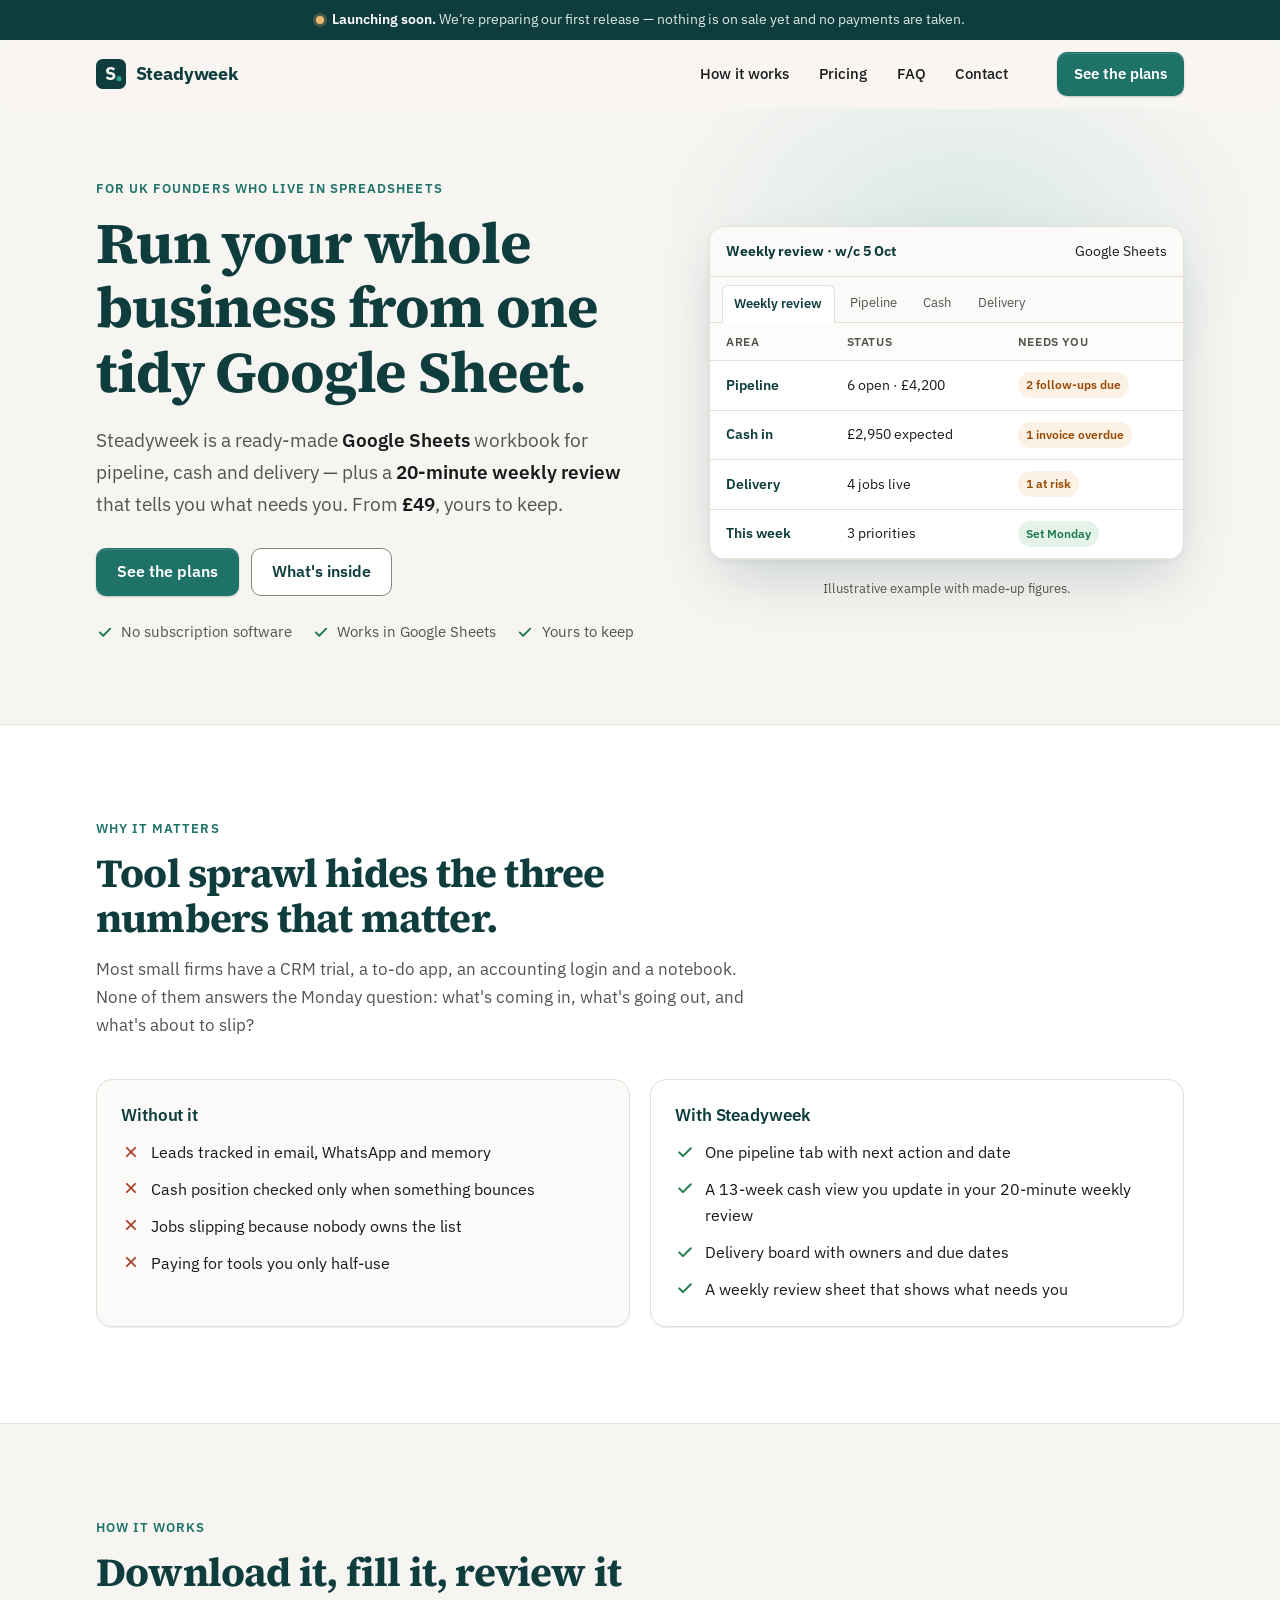
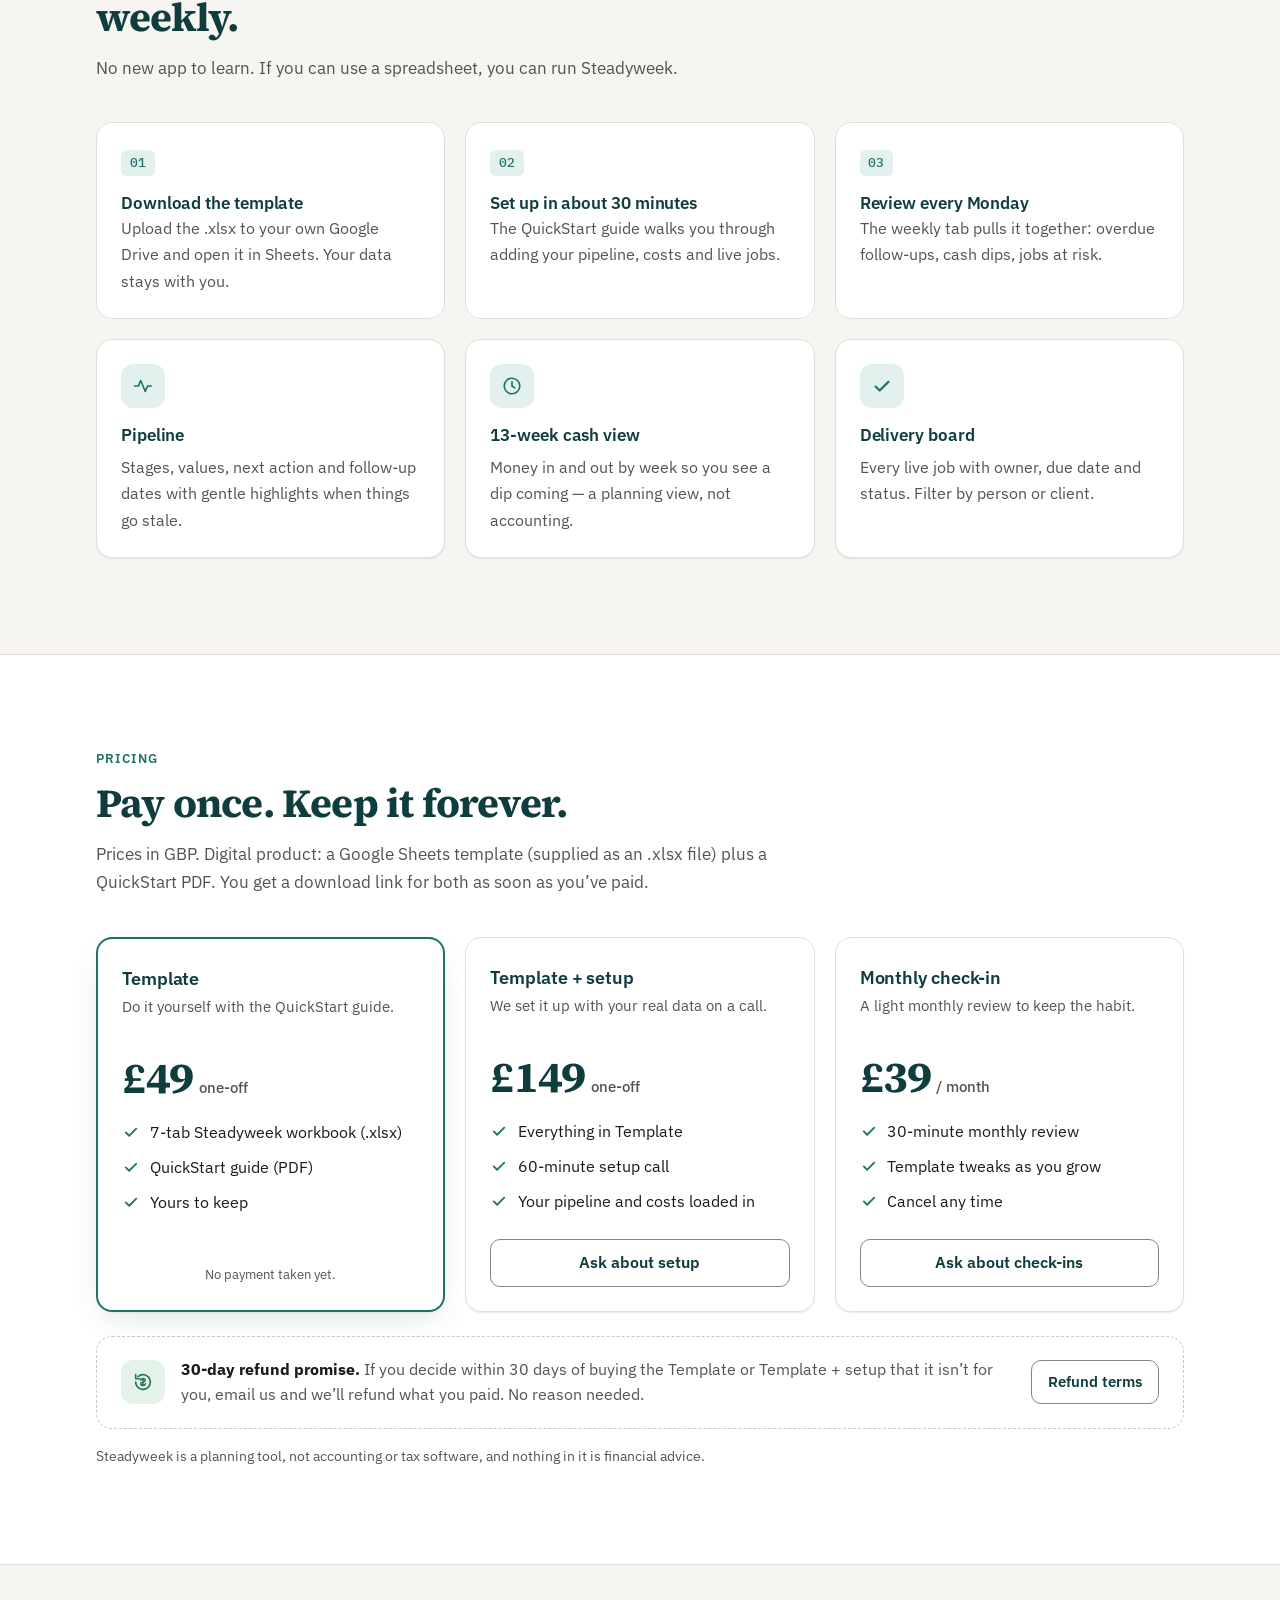
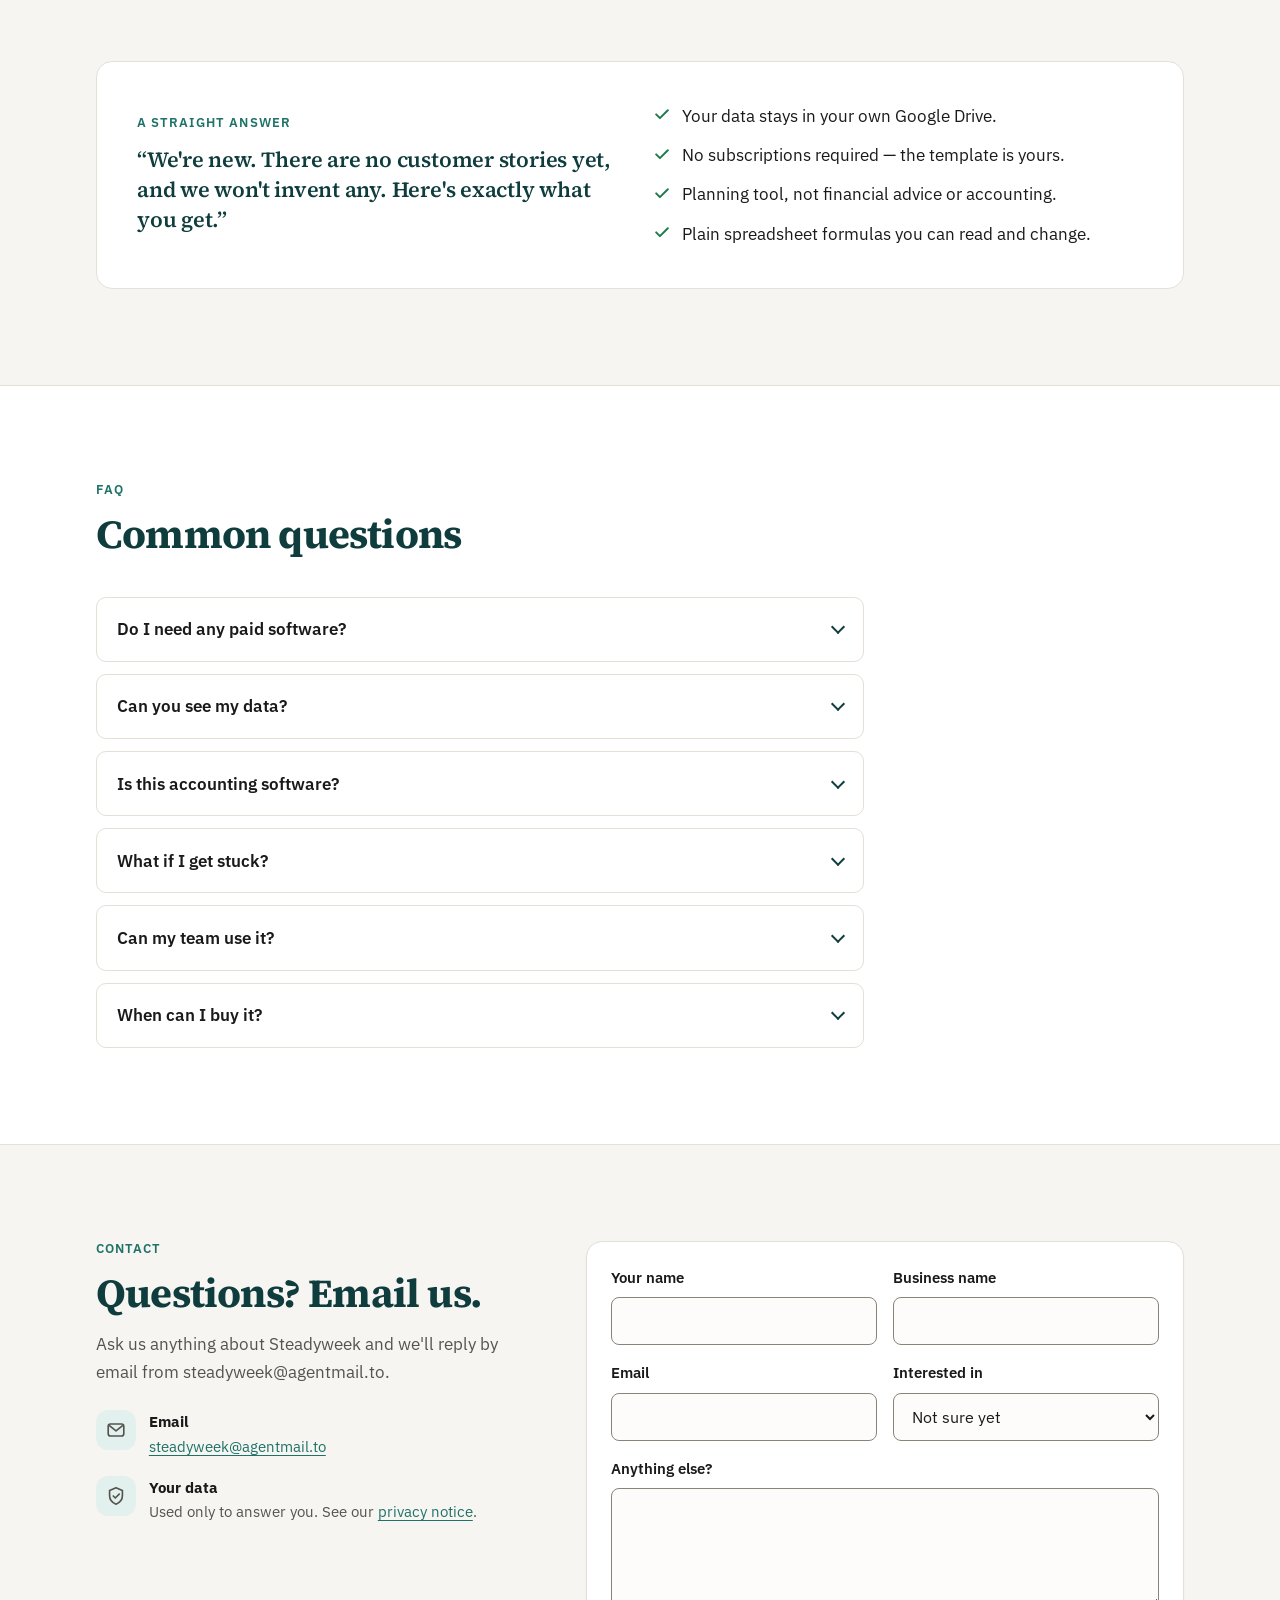
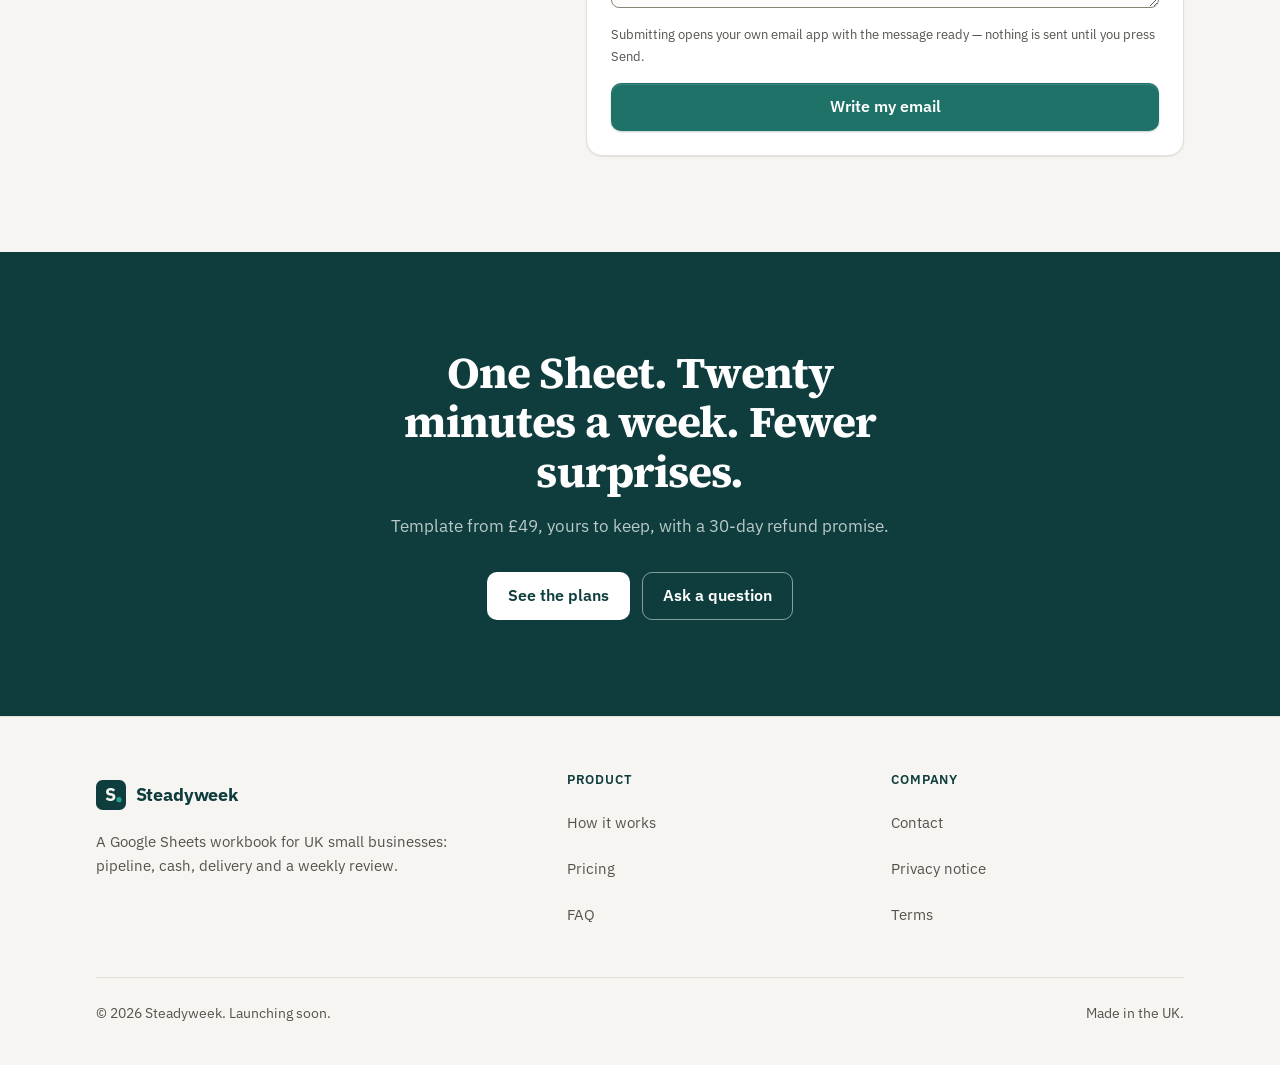
==== index.html @ 645fd772 "Publish site 2026-10-13 12:15 BST" ====
<!doctype html>
<html lang="en-GB">
<head>
  <meta charset="utf-8">
  <meta name="viewport" content="width=device-width, initial-scale=1">
  <title>Steadyweek — run your small business from one Google Sheet</title>
  <meta name="description" content="One Google Sheet for your pipeline, cash, delivery and a 20-minute weekly review. Built for UK micro-businesses. No new software, no lock-in.">
  <meta name="theme-color" content="#0F3D3E">
  <meta property="og:type" content="website">
  <meta property="og:title" content="Steadyweek — run your small business from one Google Sheet">
  <meta property="og:description" content="One Google Sheet for your pipeline, cash, delivery and a 20-minute weekly review. Built for UK micro-businesses. No new software, no lock-in.">
  <meta property="og:image" content="https://evanturner557-del.github.io/steadyweek/assets/og.png">
  <meta name="twitter:card" content="summary_large_image">
  <link rel="icon" href="assets/favicon.svg" type="image/svg+xml">
  <link rel="preload" href="_shared/fonts/source-serif-4-latin-700-normal.woff2" as="font" type="font/woff2" crossorigin>
  <link rel="preload" href="_shared/fonts/ibm-plex-sans-latin-400-normal.woff2" as="font" type="font/woff2" crossorigin>
  <link rel="stylesheet" href="_shared/kit.css">
  <script src="assets/config.js"></script>
  <script src="assets/analytics.js" defer></script>
  <script src="_shared/kit.js" defer></script>
</head>
<body>
<svg width="0" height="0" style="position:absolute" aria-hidden="true" focusable="false">
  <symbol id="i-check" viewBox="0 0 24 24"><path d="m5 12.5 4.5 4.5L19 7.5" fill="none" stroke="currentColor" stroke-width="2.4" stroke-linecap="round" stroke-linejoin="round"/></symbol>
  <symbol id="i-x" viewBox="0 0 24 24"><path d="M7 7l10 10M17 7 7 17" fill="none" stroke="currentColor" stroke-width="2.2" stroke-linecap="round"/></symbol>
  <symbol id="i-star" viewBox="0 0 24 24"><path d="m12 2.8 2.8 5.9 6.4.8-4.7 4.4 1.2 6.4L12 17.2l-5.7 3.1 1.2-6.4-4.7-4.4 6.4-.8z" fill="currentColor"/></symbol>
  <symbol id="i-chat" viewBox="0 0 24 24"><path d="M4 6.5A2.5 2.5 0 0 1 6.5 4h11A2.5 2.5 0 0 1 20 6.5v7a2.5 2.5 0 0 1-2.5 2.5H11l-4.5 4v-4A2.5 2.5 0 0 1 4 13.5z" fill="none" stroke="currentColor" stroke-width="1.8" stroke-linejoin="round"/></symbol>
  <symbol id="i-shield" viewBox="0 0 24 24"><path d="M12 3 5 6v5.5c0 4.3 3 7.9 7 9.5 4-1.6 7-5.2 7-9.5V6z" fill="none" stroke="currentColor" stroke-width="1.8" stroke-linejoin="round"/><path d="m9 12 2.2 2.2L15.5 10" fill="none" stroke="currentColor" stroke-width="1.8" stroke-linecap="round" stroke-linejoin="round"/></symbol>
  <symbol id="i-pin" viewBox="0 0 24 24"><path d="M12 21s-6.5-5.6-6.5-11a6.5 6.5 0 0 1 13 0c0 5.4-6.5 11-6.5 11z" fill="none" stroke="currentColor" stroke-width="1.8"/><circle cx="12" cy="10" r="2.3" fill="none" stroke="currentColor" stroke-width="1.8"/></symbol>
  <symbol id="i-pulse" viewBox="0 0 24 24"><path d="M3 12h4l2.5-6 5 12 2.5-6h4" fill="none" stroke="currentColor" stroke-width="1.8" stroke-linecap="round" stroke-linejoin="round"/></symbol>
  <symbol id="i-user" viewBox="0 0 24 24"><circle cx="12" cy="8.5" r="3.5" fill="none" stroke="currentColor" stroke-width="1.8"/><path d="M5 20c.8-3.6 3.6-5.5 7-5.5s6.2 1.9 7 5.5" fill="none" stroke="currentColor" stroke-width="1.8" stroke-linecap="round"/></symbol>
  <symbol id="i-cross" viewBox="0 0 24 24"><rect x="4" y="4" width="16" height="16" rx="4" fill="none" stroke="currentColor" stroke-width="1.8"/><path d="M12 8.5v7M8.5 12h7" stroke="currentColor" stroke-width="1.8" stroke-linecap="round"/></symbol>
  <symbol id="i-mail" viewBox="0 0 24 24"><rect x="3.5" y="5.5" width="17" height="13" rx="2.5" fill="none" stroke="currentColor" stroke-width="1.8"/><path d="m4.5 7 7.5 6 7.5-6" fill="none" stroke="currentColor" stroke-width="1.8" stroke-linejoin="round"/></symbol>
  <symbol id="i-clock" viewBox="0 0 24 24"><circle cx="12" cy="12" r="8.5" fill="none" stroke="currentColor" stroke-width="1.8"/><path d="M12 7.5V12l3 2" fill="none" stroke="currentColor" stroke-width="1.8" stroke-linecap="round"/></symbol>
  <symbol id="i-info" viewBox="0 0 24 24"><circle cx="12" cy="12" r="9" fill="none" stroke="currentColor" stroke-width="2"/><path d="M12 11v5.5M12 7.6v.1" stroke="currentColor" stroke-width="2.2" stroke-linecap="round"/></symbol>
  <symbol id="i-refund" viewBox="0 0 24 24"><path d="M4 12a8 8 0 1 0 2.6-5.9M4 4v4.5h4.5" fill="none" stroke="currentColor" stroke-width="1.8" stroke-linecap="round" stroke-linejoin="round"/><path d="M12 8v8M9.5 10.2c0-1 1.1-1.7 2.5-1.7s2.5.7 2.5 1.7c0 2.3-5 1.3-5 3.6 0 1 1.1 1.7 2.5 1.7s2.5-.7 2.5-1.7" fill="none" stroke="currentColor" stroke-width="1.6" stroke-linecap="round"/></symbol>
  <symbol id="i-menu" viewBox="0 0 24 24"><path d="M4 7h16M4 12h16M4 17h16" stroke="currentColor" stroke-width="2" stroke-linecap="round"/></symbol>
</svg>
<a class="skip-link" href="#main">Skip to content</a>
<div class="paused-banner" role="status">Steadyweek is paused for now. Nothing is on sale and no payments are taken.</div>
<div class="announce" role="region" aria-label="Site notice"><div class="container"><span class="dot" aria-hidden="true"></span><span><strong>Launching soon.</strong> We’re preparing our first release — nothing is on sale yet and no payments are taken.</span></div></div>
<header class="site-header">
  <div class="container">
    <a class="brand" href="./"><svg viewBox="0 0 64 64" aria-hidden="true"><rect width="64" height="64" rx="14" fill="#0F3D3E"/><text x="30" y="45" text-anchor="middle" font-family="Source Serif 4, Georgia, serif" font-weight="700" font-size="38" fill="#F7F5F2">S</text><circle cx="49" cy="42" r="5.5" fill="#2A9D8F"/></svg>Steadyweek</a>
    <nav class="nav" aria-label="Primary"><a href="#how">How it works</a><a href="#pricing">Pricing</a><a href="#faq">FAQ</a><a href="#contact">Contact</a></nav>
    <a class="btn btn--primary btn--sm header-cta" href="#pricing" data-cta="header">See the plans</a>
    <button class="nav-toggle" type="button" aria-controls="mobile-nav" aria-expanded="false" aria-label="Open menu"><svg aria-hidden="true"><use href="#i-menu"/></svg></button>
  </div>
  <nav class="mobile-nav" id="mobile-nav" aria-label="Mobile"><a href="#how">How it works</a><a href="#pricing">Pricing</a><a href="#faq">FAQ</a><a href="#contact">Contact</a><a class="btn btn--primary" href="#pricing" data-cta="mobile-nav">See the plans</a></nav>
</header>
<main id="main">
  <section class="hero">
    <div class="container hero__grid">
      <div>
        <span class="eyebrow">For UK founders who live in spreadsheets</span>
        <h1>Run your whole business from one tidy Google Sheet.</h1>
        <p class="lede">Steadyweek is a ready-made <strong>Google Sheets</strong> workbook for pipeline, cash and delivery — plus a <strong>20-minute weekly review</strong> that tells you what needs you. From <strong>£49</strong>, yours to keep.</p>
        <div class="btn-row">
          <a class="btn btn--primary" href="#pricing" data-cta="hero">See the plans</a>
          <a class="btn btn--ghost" href="#how" data-cta="hero-secondary">What&#x27;s inside</a>
        </div>
        <ul class="assurances"><li><svg aria-hidden="true"><use href="#i-check"/></svg>No subscription software</li><li><svg aria-hidden="true"><use href="#i-check"/></svg>Works in Google Sheets</li><li><svg aria-hidden="true"><use href="#i-check"/></svg>Yours to keep</li></ul>
      </div>
      <figure class="mock" style="margin:0" aria-label="Illustrative example of the weekly review sheet">
        <div class="sheet"><div class="sheet__head"><b>Weekly review · w/c 5 Oct</b><span>Google Sheets</span></div>
          <div class="sheet__tabs"><span class="on">Weekly review</span><span>Pipeline</span><span>Cash</span><span>Delivery</span></div>
          <table><thead><tr><th scope="col">Area</th><th scope="col">Status</th><th scope="col">Needs you</th></tr></thead><tbody><tr><td>Pipeline</td><td>6 open · £4,200</td><td><span class="flag">2 follow-ups due</span></td></tr><tr><td>Cash in</td><td>£2,950 expected</td><td><span class="flag">1 invoice overdue</span></td></tr><tr><td>Delivery</td><td>4 jobs live</td><td><span class="flag">1 at risk</span></td></tr><tr><td>This week</td><td>3 priorities</td><td><span class="flag flag--ok">Set Monday</span></td></tr></tbody></table></div><figcaption class="mock__caption">Illustrative example with made-up figures.</figcaption></figure>
    </div>
  </section>
  <section class="section section--tint" id="why">
    <div class="container">
      <div class="section-head"><span class="eyebrow">Why it matters</span><h2>Tool sprawl hides the three numbers that matter.</h2><p>Most small firms have a CRM trial, a to-do app, an accounting login and a notebook. None of them answers the Monday question: what&#x27;s coming in, what&#x27;s going out, and what&#x27;s about to slip?</p></div>
      <div class="contrast">
        <div class="card card--before"><h3>Without it</h3><ul><li><svg class="x" aria-hidden="true"><use href="#i-x"/></svg>Leads tracked in email, WhatsApp and memory</li><li><svg class="x" aria-hidden="true"><use href="#i-x"/></svg>Cash position checked only when something bounces</li><li><svg class="x" aria-hidden="true"><use href="#i-x"/></svg>Jobs slipping because nobody owns the list</li><li><svg class="x" aria-hidden="true"><use href="#i-x"/></svg>Paying for tools you only half-use</li></ul></div>
        <div class="card"><h3>With Steadyweek</h3><ul><li><svg class="ok" aria-hidden="true"><use href="#i-check"/></svg>One pipeline tab with next action and date</li><li><svg class="ok" aria-hidden="true"><use href="#i-check"/></svg>A 13-week cash view you update in your 20-minute weekly review</li><li><svg class="ok" aria-hidden="true"><use href="#i-check"/></svg>Delivery board with owners and due dates</li><li><svg class="ok" aria-hidden="true"><use href="#i-check"/></svg>A weekly review sheet that shows what needs you</li></ul></div>
      </div>
    </div>
  </section>
  <section class="section" id="how">
    <div class="container">
      <div class="section-head"><span class="eyebrow">How it works</span><h2>Download it, fill it, review it weekly.</h2><p>No new app to learn. If you can use a spreadsheet, you can run Steadyweek.</p></div>
      <div class="steps"><div class="step"><span class="step__n">01</span><h3>Download the template</h3><p>Upload the .xlsx to your own Google Drive and open it in Sheets. Your data stays with you.</p></div><div class="step"><span class="step__n">02</span><h3>Set up in about 30 minutes</h3><p>The QuickStart guide walks you through adding your pipeline, costs and live jobs.</p></div><div class="step"><span class="step__n">03</span><h3>Review every Monday</h3><p>The weekly tab pulls it together: overdue follow-ups, cash dips, jobs at risk.</p></div></div>
      <div class="grid grid--3" style="margin-top:1.25rem"><div class="card"><div class="icon"><svg aria-hidden="true"><use href="#i-pulse"/></svg></div><h3>Pipeline</h3><p>Stages, values, next action and follow-up dates with gentle highlights when things go stale.</p></div><div class="card"><div class="icon"><svg aria-hidden="true"><use href="#i-clock"/></svg></div><h3>13-week cash view</h3><p>Money in and out by week so you see a dip coming — a planning view, not accounting.</p></div><div class="card"><div class="icon"><svg aria-hidden="true"><use href="#i-check"/></svg></div><h3>Delivery board</h3><p>Every live job with owner, due date and status. Filter by person or client.</p></div></div>
    </div>
  </section>
  <section class="section section--tint" id="pricing">
    <div class="container">
      <div class="section-head"><span class="eyebrow">Pricing</span><h2>Pay once. Keep it forever.</h2><p>Prices in GBP. Digital product: a Google Sheets template (supplied as an .xlsx file) plus a QuickStart PDF. You get a download link for both as soon as you’ve paid.</p></div>
      <div class="pricing"><article class="tier tier--featured"><h3>Template</h3><p class="tier__for">Do it yourself with the QuickStart guide.</p>
          <p class="price"><b>£49</b><span>one-off</span></p><ul class="checks"><li><svg aria-hidden="true"><use href="#i-check"/></svg>7-tab Steadyweek workbook (.xlsx)</li><li><svg aria-hidden="true"><use href="#i-check"/></svg>QuickStart guide (PDF)</li><li><svg aria-hidden="true"><use href="#i-check"/></svg>Yours to keep</li></ul><div class="cta-wrap"><p class="sub">No payment taken yet.</p></div></article><article class="tier"><h3>Template + setup</h3><p class="tier__for">We set it up with your real data on a call.</p>
          <p class="price"><b>£149</b><span>one-off</span></p><ul class="checks"><li><svg aria-hidden="true"><use href="#i-check"/></svg>Everything in Template</li><li><svg aria-hidden="true"><use href="#i-check"/></svg>60-minute setup call</li><li><svg aria-hidden="true"><use href="#i-check"/></svg>Your pipeline and costs loaded in</li></ul><div class="cta-wrap"><a class="btn btn--ghost btn--block" href="#contact" data-cta="enquire" data-plan="setup">Ask about setup</a></div></article><article class="tier"><h3>Monthly check-in</h3><p class="tier__for">A light monthly review to keep the habit.</p>
          <p class="price"><b>£39</b><span>/ month</span></p><ul class="checks"><li><svg aria-hidden="true"><use href="#i-check"/></svg>30-minute monthly review</li><li><svg aria-hidden="true"><use href="#i-check"/></svg>Template tweaks as you grow</li><li><svg aria-hidden="true"><use href="#i-check"/></svg>Cancel any time</li></ul><div class="cta-wrap"><a class="btn btn--ghost btn--block" href="#contact" data-cta="enquire" data-plan="checkin">Ask about check-ins</a></div></article></div>
      <div class="guarantee"><div class="icon"><svg aria-hidden="true"><use href="#i-refund"/></svg></div><p><strong>30-day refund promise.</strong> If you decide within 30 days of buying the Template or Template + setup that it isn’t for you, email us and we’ll refund what you paid. No reason needed.</p><a class="btn btn--ghost btn--sm" href="terms.html#refunds">Refund terms</a></div>
      <p class="fineprint">Steadyweek is a planning tool, not accounting or tax software, and nothing in it is financial advice.</p>
    </div>
  </section>
  <section class="section" id="honest">
    <div class="container"><div class="note-card"><div><span class="eyebrow">A straight answer</span><blockquote>“We&#x27;re new. There are no customer stories yet, and we won&#x27;t invent any. Here&#x27;s exactly what you get.”</blockquote></div><ul class="promise-list"><li><svg aria-hidden="true"><use href="#i-check"/></svg><span>Your data stays in your own Google Drive.</span></li><li><svg aria-hidden="true"><use href="#i-check"/></svg><span>No subscriptions required — the template is yours.</span></li><li><svg aria-hidden="true"><use href="#i-check"/></svg><span>Planning tool, not financial advice or accounting.</span></li><li><svg aria-hidden="true"><use href="#i-check"/></svg><span>Plain spreadsheet formulas you can read and change.</span></li></ul></div></div>
  </section>
  <section class="section section--tint" id="faq">
    <div class="container"><div class="section-head"><span class="eyebrow">FAQ</span><h2>Common questions</h2></div><div class="faq"><details><summary>Do I need any paid software?</summary><p>No. Steadyweek is built for Google Sheets, which is free with a Google account. The file is a standard .xlsx, but we haven’t tested it in Microsoft Excel yet, so we don’t promise that it works there.</p></details><details><summary>Can you see my data?</summary><p>No. You keep the template on your own computer or in your own Google Drive. We never have access unless you share it with us for a setup call.</p></details><details><summary>Is this accounting software?</summary><p>No. It&#x27;s a planning and weekly-review tool. Keep your bookkeeping in your accounting software and your accountant in the loop.</p></details><details><summary>What if I get stuck?</summary><p>The QuickStart guide covers the basics, and the setup tier includes a live call. If a file doesn’t work as described, email us and we’ll put it right.</p></details><details><summary>Can my team use it?</summary><p>Yes. Share the Sheet with whoever needs it, using Google&#x27;s normal sharing settings.</p></details><details><summary>When can I buy it?</summary><p>We’re finishing the first version. Ordering opens at launch, and this page will be updated as soon as it does. No payment is taken today.</p></details></div></div>
  </section>
<section class="section" id="contact">
    <div class="container contact-grid">
      <div>
        <span class="eyebrow">Contact</span>
        <h2 style="font-size:clamp(1.75rem,3.6vw,2.5rem)">Questions? Email us.</h2>
        <p style="color:var(--muted);margin-top:.9rem">Ask us anything about Steadyweek and we&#x27;ll reply by email from steadyweek@agentmail.to.</p>
        <ul class="contact-points"><li><span class="icon" aria-hidden="true"><svg><use href="#i-mail"/></svg></span><span><b>Email</b><a href="mailto:steadyweek@agentmail.to">steadyweek@agentmail.to</a></span></li>
          <li><span class="icon" aria-hidden="true"><svg><use href="#i-shield"/></svg></span><span><b>Your data</b>Used only to answer you. See our <a href="privacy.html">privacy notice</a>.</span></li></ul>
      </div>
      <form class="form" data-contact data-email="steadyweek@agentmail.to" data-subject="Steadyweek enquiry" novalidate>
        <div class="row-2">
          <div class="field"><label for="f-name">Your name</label><input id="f-name" name="name" autocomplete="name" required></div>
          <div class="field"><label for="f-business">Business name</label><input id="f-business" name="business" autocomplete="organization" required></div>
        </div>
        <div class="row-2">
          <div class="field"><label for="f-email">Email</label><input id="f-email" name="email" type="email" autocomplete="email" required></div>
          <div class="field"><label for="f-plan">Interested in</label><select id="f-plan" name="plan"><option value="">Not sure yet</option><option value="template">Template (£49)</option><option value="setup">Template + setup (£149)</option><option value="checkin">Monthly check-in (£39)</option></select></div>
        </div>
        <div class="field"><label for="f-message">Anything else?</label><textarea id="f-message" name="message"></textarea></div>
        <p class="hint">Submitting opens your own email app with the message ready — nothing is sent until you press Send.</p>
        <button class="btn btn--primary" type="submit">Write my email</button>
        <p class="form-status" role="status" aria-live="polite"></p>
      </form>
    </div>
  </section>
  <section class="section section--ink">
    <div class="container final-cta"><h2>One Sheet. Twenty minutes a week. Fewer surprises.</h2><p>Template from £49, yours to keep, with a 30-day refund promise.</p>
      <div class="btn-row"><a class="btn btn--light" href="#pricing" data-cta="final">See the plans</a><a class="btn btn--outline-light" href="#contact" data-cta="final-contact">Ask a question</a></div></div>
  </section>
</main>
<footer class="site-footer">
  <div class="container">
    <div class="footer-grid">
      <div><a class="brand" href="./"><svg viewBox="0 0 64 64" aria-hidden="true"><rect width="64" height="64" rx="14" fill="#0F3D3E"/><text x="30" y="45" text-anchor="middle" font-family="Source Serif 4, Georgia, serif" font-weight="700" font-size="38" fill="#F7F5F2">S</text><circle cx="49" cy="42" r="5.5" fill="#2A9D8F"/></svg>Steadyweek</a><p style="margin-top:.75rem;max-width:22rem">A Google Sheets workbook for UK small businesses: pipeline, cash, delivery and a weekly review.</p></div>
      <div><h2>Product</h2><ul><li><a href="#how">How it works</a></li><li><a href="#pricing">Pricing</a></li><li><a href="#faq">FAQ</a></li></ul></div>
      <div><h2>Company</h2><ul><li><a href="#contact">Contact</a></li><li><a href="privacy.html">Privacy notice</a></li><li><a href="terms.html">Terms</a></li></ul></div>
    </div>
    <div class="footer-base"><span>© <span data-year>2026</span> Steadyweek. Launching soon.</span><span>Made in the UK.</span></div>
  </div>
</footer>
</body>
</html>
---- _shared/kit.css ----
@font-face { font-family: "IBM Plex Sans"; font-style: normal; font-weight: 400; font-display: swap; src: url("fonts/ibm-plex-sans-latin-400-normal.woff2") format("woff2"); }
@font-face { font-family: "IBM Plex Sans"; font-style: normal; font-weight: 500; font-display: swap; src: url("fonts/ibm-plex-sans-latin-500-normal.woff2") format("woff2"); }
@font-face { font-family: "IBM Plex Sans"; font-style: normal; font-weight: 600; font-display: swap; src: url("fonts/ibm-plex-sans-latin-600-normal.woff2") format("woff2"); }
@font-face { font-family: "IBM Plex Sans"; font-style: normal; font-weight: 700; font-display: swap; src: url("fonts/ibm-plex-sans-latin-700-normal.woff2") format("woff2"); }
@font-face { font-family: "Source Serif 4"; font-style: normal; font-weight: 600; font-display: swap; src: url("fonts/source-serif-4-latin-600-normal.woff2") format("woff2"); }
@font-face { font-family: "Source Serif 4"; font-style: normal; font-weight: 700; font-display: swap; src: url("fonts/source-serif-4-latin-700-normal.woff2") format("woff2"); }
@font-face { font-family: "IBM Plex Mono"; font-style: normal; font-weight: 500; font-display: swap; src: url("fonts/ibm-plex-mono-latin-500-normal.woff2") format("woff2"); }

:root {
  --ink: #0F3D3E;
  --ink-deep: #0A2C2D;
  --accent: #2A9D8F;
  --accent-strong: #1E7268;
  --accent-soft: #E3F1EE;
  --bg: #F7F5F2;
  --surface: #FFFFFF;
  --tint: #EFEBE4;
  --text: #1A1A1A;
  --muted: #55534E;
  --line: #E4E0D8;
  --line-strong: #CFC8BB;
  --line-input: #8A8478; --warn: #9A4A07;
  --warn-soft: #FBF1E4;
  --ok: #1F7A4C;
  --ok-soft: #E4F2EA;
  --serif: "Source Serif 4", ui-serif, Georgia, serif;
  --sans: "IBM Plex Sans", ui-sans-serif, system-ui, -apple-system, "Segoe UI", sans-serif;
  --mono: "IBM Plex Mono", ui-monospace, monospace;
  --r: 10px;
  --r-lg: 16px;
  --container: 72rem;
  --shadow-1: 0 1px 2px rgba(15,61,62,.06), 0 1px 1px rgba(15,61,62,.04);
  --shadow-2: 0 1px 2px rgba(26,26,26,.05), 0 12px 32px -8px rgba(15,61,62,.14);
  --shadow-3: 0 2px 4px rgba(26,26,26,.04), 0 24px 60px -12px rgba(15,61,62,.22);
  --ease: cubic-bezier(.22,1,.36,1);
}

*, *::before, *::after { box-sizing: border-box; }
html { -webkit-text-size-adjust: 100%; scroll-behavior: smooth; scroll-padding-top: 5rem; }
@media (prefers-reduced-motion: reduce) { html { scroll-behavior: auto; } *, *::before, *::after { transition: none !important; animation: none !important; } }
body { margin: 0; background: var(--bg); color: var(--text); font: 400 1.0625rem/1.65 var(--sans); -webkit-font-smoothing: antialiased; text-rendering: optimizeLegibility; }
img, svg { display: block; max-width: 100%; }
a { color: var(--accent-strong); text-underline-offset: .18em; text-decoration-thickness: 1px; }
a:hover { color: var(--ink); }
:focus-visible { outline: 3px solid var(--accent); outline-offset: 2px; border-radius: 4px; }
h1, h2, h3 { font-family: var(--serif); color: var(--ink); letter-spacing: -.02em; line-height: 1.12; margin: 0; font-weight: 700; }
h3 { font-family: var(--sans); font-size: 1.0625rem; letter-spacing: -.005em; line-height: 1.35; font-weight: 600; }
p { margin: 0; }
.container { width: 100%; max-width: var(--container); margin: 0 auto; padding: 0 1.25rem; }
@media (min-width: 48rem) { .container { padding: 0 2rem; } }
.sr-only { position: absolute; width: 1px; height: 1px; overflow: hidden; clip: rect(0 0 0 0); white-space: nowrap; }
.skip-link { position: absolute; left: 1rem; top: -4rem; z-index: 100; background: var(--ink); color: #fff; padding: .75rem 1rem; border-radius: var(--r); font-weight: 600; }
.skip-link:focus { top: 1rem; color: #fff; }

.announce { background: var(--ink); color: #DCE8E6; font-size: .875rem; }
.announce .container { display: flex; gap: .5rem; align-items: center; justify-content: center; min-height: 2.5rem; text-align: center; padding-top: .35rem; padding-bottom: .35rem; }
.announce strong { color: #fff; font-weight: 600; }
.announce a { color: #fff; }
.dot { width: .5rem; height: .5rem; border-radius: 50%; background: #F2B872; flex: none; box-shadow: 0 0 0 3px rgba(242,184,114,.25); }

.site-header { position: sticky; top: 0; z-index: 50; background: rgba(247,245,242,.88); backdrop-filter: saturate(1.4) blur(10px); -webkit-backdrop-filter: saturate(1.4) blur(10px); border-bottom: 1px solid transparent; transition: border-color .2s; }
.site-header.is-scrolled { border-bottom-color: var(--line); }
.site-header .container { display: flex; align-items: center; gap: 1.5rem; min-height: 4.25rem; }
.brand { display: inline-flex; align-items: center; gap: .6rem; color: var(--ink); text-decoration: none; font-weight: 700; font-size: 1.125rem; letter-spacing: -.01em; min-height: 44px; }
.brand svg { width: 30px; height: 30px; flex: none; }
.nav { display: none; margin-left: auto; gap: .25rem; align-items: center; }
.nav a { color: var(--text); text-decoration: none; font-size: .9375rem; font-weight: 500; padding: .6rem .8rem; border-radius: 8px; min-height: 44px; display: inline-flex; align-items: center; }
.nav a:hover { background: var(--tint); color: var(--ink); }
.site-header .header-cta { display: none; }
.nav-toggle { margin-left: auto; display: inline-flex; align-items: center; justify-content: center; width: 44px; height: 44px; border: 1px solid var(--line-input); background: var(--surface); border-radius: var(--r); cursor: pointer; color: var(--ink); }
.nav-toggle svg { width: 20px; height: 20px; }
.mobile-nav { display: none; border-top: 1px solid var(--line); background: var(--bg); }
.mobile-nav.is-open { display: block; }
.mobile-nav a { display: flex; align-items: center; min-height: 52px; padding: 0 1.25rem; color: var(--text); text-decoration: none; font-weight: 500; border-bottom: 1px solid var(--line); }
.mobile-nav .btn { margin: 1rem 1.25rem 1.25rem; display: flex; }
@media (min-width: 60rem) {
  .nav { display: flex; }
  .site-header .header-cta { display: inline-flex; margin-left: .75rem; }
  .nav-toggle, .mobile-nav, .mobile-nav.is-open { display: none; }
}

.btn { display: inline-flex; align-items: center; justify-content: center; gap: .5rem; min-height: 48px; padding: .75rem 1.25rem; border-radius: var(--r); font: 600 1rem/1.2 var(--sans); text-decoration: none; border: 1px solid transparent; cursor: pointer; transition: background-color .15s var(--ease), box-shadow .15s var(--ease), transform .15s var(--ease), color .15s; white-space: nowrap; }
.btn--primary { background: var(--accent-strong); color: #fff; box-shadow: 0 1px 0 rgba(255,255,255,.15) inset, 0 1px 2px rgba(10,44,45,.25); }
.btn--primary:hover { background: var(--ink); color: #fff; transform: translateY(-1px); box-shadow: 0 6px 16px -4px rgba(15,61,62,.4); }
.btn--ghost { background: var(--surface); color: var(--ink); border-color: var(--line-input); }
.btn--ghost:hover { border-color: var(--ink); color: var(--ink); }
.btn--sm { min-height: 44px; padding: .55rem 1rem; font-size: .9375rem; }
.btn--block { width: 100%; }
.btn svg { width: 18px; height: 18px; }
.btn-row { display: flex; flex-wrap: wrap; gap: .75rem; }
.tag { display: inline-flex; align-items: center; gap: .4rem; font: 600 .75rem/1 var(--sans); letter-spacing: .06em; text-transform: uppercase; color: var(--accent-strong); background: var(--accent-soft); padding: .45rem .7rem; border-radius: 999px; }
.tag--warn { color: var(--warn); background: var(--warn-soft); }
.eyebrow { font: 600 .8125rem/1.2 var(--sans); letter-spacing: .08em; text-transform: uppercase; color: var(--accent-strong); margin-bottom: .9rem; display: block; }

.hero { padding: 3rem 0 3.5rem; position: relative; overflow: hidden; }
.hero::before { content: ""; position: absolute; inset: -30% -10% auto 40%; height: 620px; background: radial-gradient(closest-side, rgba(42,157,143,.14), transparent 70%); pointer-events: none; }
.hero__grid { display: grid; gap: 2.75rem; align-items: center; position: relative; }
.hero h1 { font-size: clamp(2.25rem, 6.2vw, 3.6rem); max-width: 18ch; }
.hero .lede { font-size: clamp(1.0625rem, 1.6vw, 1.2rem); color: var(--muted); margin-top: 1.25rem; max-width: 36rem; }
.hero .lede strong { color: var(--text); font-weight: 600; }
.hero .btn-row { margin-top: 1.75rem; }
@media (max-width: 39.99rem) { .hero .btn-row .btn { flex: 1 1 100%; } }
.nowrap { white-space: nowrap; }
.assurances { display: flex; flex-wrap: wrap; gap: .5rem 1.25rem; margin: 1.5rem 0 0; padding: 0; list-style: none; font-size: .9375rem; color: var(--muted); }
.assurances li { display: inline-flex; align-items: center; gap: .45rem; }
.assurances svg { width: 18px; height: 18px; color: var(--ok); flex: none; }
@media (min-width: 60rem) { .hero { padding: 4.5rem 0 5rem; } .hero__grid { grid-template-columns: 1.08fr .92fr; gap: 3.5rem; } }

.mock { position: relative; }
.mock__frame { background: var(--surface); border: 1px solid var(--line); border-radius: var(--r-lg); box-shadow: var(--shadow-3); padding: 1.1rem; }
.mock__bar { display: flex; align-items: center; justify-content: space-between; gap: .75rem; padding: .1rem .2rem .9rem; border-bottom: 1px solid var(--line); margin-bottom: 1rem; font-size: .8125rem; color: var(--muted); }
.mock__bar b { color: var(--ink); font-weight: 600; }
.review { border: 1px solid var(--line); border-radius: var(--r); padding: .95rem 1rem; background: #FCFBF9; }
.review__head { display: flex; align-items: center; gap: .65rem; margin-bottom: .45rem; }
.avatar { width: 32px; height: 32px; border-radius: 50%; display: grid; place-items: center; font: 600 .8125rem var(--sans); color: #fff; background: #7A6F5E; flex: none; }
.review__who { font-weight: 600; font-size: .9375rem; line-height: 1.2; }
.review__meta { font-size: .8125rem; color: var(--muted); }
.stars { display: inline-flex; gap: 1px; color: #C9821B; vertical-align: -2px; }
.stars svg { width: 14px; height: 14px; }
.stars .off { color: var(--line-input); }
.review p { font-size: .9375rem; line-height: 1.55; }
.draft { margin-top: .85rem; border: 1px solid #BFDDD7; background: var(--accent-soft); border-radius: var(--r); padding: .95rem 1rem; }
.draft__label { display: flex; align-items: center; justify-content: space-between; font: 600 .75rem/1 var(--sans); letter-spacing: .05em; text-transform: uppercase; color: var(--accent-strong); margin-bottom: .55rem; }
.draft p { font-size: .9375rem; line-height: 1.55; color: #17302F; }
.mock__actions { display: flex; gap: .6rem; margin-top: .9rem; align-items: center; }
.mock__actions .btn { min-height: 44px; font-size: .9375rem; }
.mock__note { margin-left: auto; font-size: .8125rem; color: var(--muted); }
.mock__caption { margin-top: 1.1rem; font-size: .8125rem; color: var(--muted); text-align: center; }
.float-chip { position: absolute; display: none; align-items: center; gap: .5rem; background: var(--surface); border: 1px solid var(--line); border-radius: 999px; padding: .5rem .85rem .5rem .55rem; box-shadow: var(--shadow-2); font-size: .8125rem; font-weight: 600; color: var(--ink); }
.float-chip i { width: 24px; height: 24px; border-radius: 50%; display: grid; place-items: center; background: var(--ok-soft); color: var(--ok); font-style: normal; }
@media (min-width: 60rem) { .float-chip { display: inline-flex; } .float-chip--a { left: -1.75rem; bottom: .9rem; } .float-chip--b { right: -1rem; top: -1rem; } }

.section { padding: 4.5rem 0; }
.section--tint { background: var(--surface); border-top: 1px solid var(--line); border-bottom: 1px solid var(--line); }
.section--ink { background: var(--ink); color: #DCE8E6; }
.section--ink h2, .section--ink h3 { color: #fff; }
.section-head { max-width: 42rem; margin-bottom: 2.5rem; }
.section-head h2 { font-size: clamp(1.75rem, 3.6vw, 2.5rem); }
.section-head p { color: var(--muted); margin-top: .9rem; font-size: 1.0625rem; }
.section--ink .section-head p { color: #B8C9C7; }
.center { text-align: center; margin-left: auto; margin-right: auto; }
@media (min-width: 60rem) { .section { padding: 6rem 0; } }

.grid { display: grid; gap: 1.25rem; }
@media (min-width: 40rem) { .grid--2, .grid--3 { grid-template-columns: repeat(2, 1fr); } }
@media (min-width: 60rem) { .grid--3 { grid-template-columns: repeat(3, 1fr); } }
.card { background: var(--surface); border: 1px solid var(--line); border-radius: var(--r-lg); padding: 1.5rem; box-shadow: var(--shadow-1); }
.card h3 { margin-bottom: .45rem; }
.card p { color: var(--muted); font-size: 1rem; }
.icon { width: 44px; height: 44px; border-radius: 12px; display: grid; place-items: center; background: var(--accent-soft); color: var(--accent-strong); margin-bottom: 1rem; }
.icon svg { width: 22px; height: 22px; }

.contrast { display: grid; gap: 1.25rem; }
@media (min-width: 48rem) { .contrast { grid-template-columns: 1fr 1fr; } }
.contrast .card--before { background: #FBFAF8; }
.contrast ul { list-style: none; margin: .75rem 0 0; padding: 0; display: grid; gap: .65rem; }
.contrast li { display: flex; gap: .6rem; align-items: flex-start; color: var(--text); font-size: 1rem; }
.contrast li svg { width: 20px; height: 20px; flex: none; margin-top: .15rem; }
.x { color: #A8452F; } .ok { color: var(--ok); }

.steps { display: grid; gap: 1.25rem; counter-reset: s; }
@media (min-width: 60rem) { .steps { grid-template-columns: repeat(3, 1fr); } }
.step { position: relative; padding: 1.5rem; border-radius: var(--r-lg); background: var(--surface); border: 1px solid var(--line); }
.step__n { font: 500 .8125rem/1 var(--mono); color: var(--accent-strong); background: var(--accent-soft); padding: .4rem .55rem; border-radius: 6px; display: inline-block; margin-bottom: 1rem; }
.step p { color: var(--muted); font-size: 1rem; }

.pricing { display: grid; gap: 1.25rem; align-items: stretch; }
@media (min-width: 60rem) { .pricing { grid-template-columns: repeat(3, 1fr); } }
.tier { position: relative; display: flex; flex-direction: column; background: var(--surface); border: 1px solid var(--line); border-radius: var(--r-lg); padding: 1.75rem 1.5rem 1.5rem; box-shadow: var(--shadow-1); }
.tier--featured { border: 2px solid var(--accent-strong); box-shadow: var(--shadow-2); }
.tier__badge { position: absolute; top: -.8rem; left: 1.5rem; background: var(--accent-strong); color: #fff; font: 600 .75rem/1 var(--sans); letter-spacing: .05em; text-transform: uppercase; padding: .45rem .7rem; border-radius: 999px; }
.tier h3 { font-size: 1.125rem; }
.tier__for { color: var(--muted); font-size: .9375rem; margin-top: .25rem; min-height: 2.9em; }
.price { display: flex; align-items: baseline; gap: .35rem; margin: 1.1rem 0 1.25rem; font-family: var(--serif); color: var(--ink); }
.price b { font-size: 2.75rem; line-height: 1; letter-spacing: -.03em; font-weight: 700; }
.price span { font: 500 .9375rem var(--sans); color: var(--muted); }
.checks { list-style: none; padding: 0; margin: 0 0 1.5rem; display: grid; gap: .6rem; font-size: .9688rem; }
.checks li { display: flex; gap: .6rem; align-items: flex-start; }
.checks svg { width: 18px; height: 18px; color: var(--ok); flex: none; margin-top: .2rem; }
.tier .cta-wrap { margin-top: auto; }
.test-note { display: flex; gap: .45rem; align-items: flex-start; margin-top: .75rem; font-size: .8125rem; color: var(--warn); line-height: 1.45; }
.test-note svg { width: 16px; height: 16px; flex: none; margin-top: .1rem; }
.tier .sub { margin-top: .75rem; font-size: .8125rem; color: var(--muted); text-align: center; }
.guarantee { margin-top: 1.5rem; display: grid; gap: 1rem; align-items: center; background: var(--surface); border: 1px dashed var(--line-strong); border-radius: var(--r-lg); padding: 1.25rem 1.5rem; }
@media (min-width: 48rem) { .guarantee { grid-template-columns: auto 1fr auto; } }
.guarantee .icon { margin: 0; background: var(--ok-soft); color: var(--ok); }
.guarantee p { color: var(--muted); font-size: .9688rem; }
.guarantee strong { color: var(--text); }
.fineprint { font-size: .875rem; color: var(--muted); margin-top: 1rem; }

.compare { width: 100%; border-collapse: separate; border-spacing: 0; background: var(--surface); border: 1px solid var(--line); border-radius: var(--r-lg); overflow: hidden; font-size: .9688rem; }
.compare th, .compare td { padding: .9rem 1rem; text-align: left; border-bottom: 1px solid var(--line); vertical-align: top; }
.compare thead th { background: #FBFAF8; font-weight: 600; color: var(--ink); font-size: .875rem; }
.compare tbody tr:last-child td, .compare tbody tr:last-child th { border-bottom: 0; }
.compare tbody th { font-weight: 600; color: var(--text); }
.compare .us { background: rgba(227,241,238,.45); }
.table-scroll { overflow-x: auto; -webkit-overflow-scrolling: touch; border-radius: var(--r-lg); }
.table-scroll .compare { min-width: 40rem; }

.checker { display: grid; gap: 1.5rem; }
@media (min-width: 60rem) { .checker { grid-template-columns: 1.2fr .8fr; align-items: start; } }
.checker fieldset { border: 0; margin: 0; padding: 0; display: grid; gap: .6rem; }
.checker legend { font-weight: 600; margin-bottom: .75rem; color: var(--ink); }
.check-row { display: flex; gap: .8rem; align-items: flex-start; padding: .85rem 1rem; border: 1px solid var(--line); border-radius: var(--r); background: var(--surface); cursor: pointer; min-height: 52px; }
.check-row:hover { border-color: var(--line-strong); }
.check-row input { width: 20px; height: 20px; margin: .15rem 0 0; accent-color: var(--accent-strong); flex: none; }
.check-row span { font-size: .9688rem; }
.score { position: sticky; top: 6rem; text-align: center; }
.score .score__num { font: 700 3.5rem/1 var(--serif); color: var(--ink); letter-spacing: -.03em; }
.score__bar { height: 8px; background: var(--tint); border-radius: 999px; overflow: hidden; margin: 1rem 0; }
.score__bar i { display: block; height: 100%; width: 0; background: var(--accent-strong); border-radius: 999px; transition: width .3s var(--ease); }
.score p { color: var(--muted); font-size: .9375rem; }

.faq { display: grid; gap: .75rem; max-width: 48rem; }
.faq details { background: var(--surface); border: 1px solid var(--line); border-radius: var(--r); }
.faq summary { list-style: none; cursor: pointer; padding: 1.1rem 1.25rem; font-weight: 600; display: flex; justify-content: space-between; align-items: center; gap: 1rem; min-height: 56px; }
.faq summary::-webkit-details-marker { display: none; }
.faq summary::after { content: ""; width: 10px; height: 10px; border-right: 2px solid var(--ink); border-bottom: 2px solid var(--ink); transform: rotate(45deg); transition: transform .2s var(--ease); flex: none; margin-top: -4px; }
.faq details[open] summary::after { transform: rotate(-135deg); margin-top: 4px; }
.faq details p { padding: 0 1.25rem 1.2rem; color: var(--muted); }

.note-card { display: grid; gap: 1.5rem; align-items: center; background: var(--surface); border: 1px solid var(--line); border-radius: var(--r-lg); padding: 2rem; }
@media (min-width: 60rem) { .note-card { grid-template-columns: 1fr 1fr; padding: 2.5rem; } }
.note-card blockquote { margin: 0; font: 600 1.35rem/1.4 var(--serif); color: var(--ink); letter-spacing: -.01em; }
.promise-list { list-style: none; margin: 0; padding: 0; display: grid; gap: .7rem; }
.promise-list li { display: flex; gap: .6rem; align-items: flex-start; }
.promise-list svg { width: 20px; height: 20px; color: var(--ok); flex: none; margin-top: .15rem; }

.contact-grid { display: grid; gap: 2rem; }
@media (min-width: 60rem) { .contact-grid { grid-template-columns: .85fr 1.15fr; gap: 3rem; } }
.form { display: grid; gap: 1rem; background: var(--surface); border: 1px solid var(--line); border-radius: var(--r-lg); padding: 1.5rem; box-shadow: var(--shadow-1); }
@media (min-width: 40rem) { .form .row-2 { display: grid; grid-template-columns: 1fr 1fr; gap: 1rem; } }
.field { display: grid; gap: .4rem; }
.field label { font-weight: 600; font-size: .9375rem; }
.field input, .field select, .field textarea { width: 100%; font: 400 1rem/1.4 var(--sans); color: var(--text); background: #FDFCFB; border: 1px solid var(--line-input); border-radius: 8px; padding: .75rem .85rem; min-height: 48px; }
.field textarea { min-height: 7.5rem; resize: vertical; }
.field input:focus, .field select:focus, .field textarea:focus { outline: none; border-color: var(--accent-strong); box-shadow: 0 0 0 3px rgba(42,157,143,.22); }
.field input:focus-visible, .field select:focus-visible, .field textarea:focus-visible { outline: 3px solid var(--accent); outline-offset: 2px; }
.hint { font-size: .8125rem; color: var(--muted); }
.form-status { display: none; padding: .9rem 1rem; border-radius: 8px; background: var(--ok-soft); color: #174F33; font-size: .9375rem; }
.form-status.is-visible { display: block; }
.contact-points { list-style: none; padding: 0; margin: 1.5rem 0 0; display: grid; gap: 1rem; }
.contact-points li { display: flex; gap: .8rem; align-items: flex-start; }
.contact-points .icon { margin: 0; width: 40px; height: 40px; }
.contact-points b { display: block; color: var(--text); }
.contact-points span { color: var(--muted); font-size: .9375rem; }

.final-cta { text-align: center; }
.final-cta h2 { font-size: clamp(1.9rem, 4vw, 2.75rem); color: #fff; max-width: 22ch; margin: 0 auto; }
.final-cta p { color: #B8C9C7; margin: 1rem auto 0; max-width: 34rem; }
.final-cta .btn-row { justify-content: center; margin-top: 2rem; }
.btn--light { background: #fff; color: var(--ink); }
.btn--light:hover { background: var(--accent-soft); color: var(--ink); }
.btn--outline-light { border-color: rgba(255,255,255,.5); color: #fff; background: transparent; }
.btn--outline-light:hover { border-color: #fff; color: #fff; }

.site-footer { padding: 3.5rem 0 2.5rem; border-top: 1px solid var(--line); font-size: .9375rem; color: var(--muted); }
.footer-grid { display: grid; gap: 2rem; }
@media (min-width: 48rem) { .footer-grid { grid-template-columns: 1.5fr 1fr 1fr; } }
.site-footer h2 { font: 600 .8125rem/1 var(--sans); letter-spacing: .06em; text-transform: uppercase; color: var(--ink); margin-bottom: 1rem; }
.site-footer ul { list-style: none; padding: 0; margin: 0; display: grid; gap: .1rem; }
.site-footer ul a { color: var(--muted); text-decoration: none; display: inline-flex; min-height: 44px; align-items: center; }
.site-footer ul a:hover { color: var(--ink); text-decoration: underline; }
.footer-base { margin-top: 2.5rem; padding-top: 1.5rem; border-top: 1px solid var(--line); display: flex; flex-wrap: wrap; gap: .5rem 1.5rem; justify-content: space-between; font-size: .875rem; }

.legal { padding: 3rem 0 5rem; }
.legal .container { max-width: 46rem; }
.legal h1 { font-size: clamp(2rem, 5vw, 2.75rem); }
.legal .updated { color: var(--muted); margin: .75rem 0 2rem; font-size: .9375rem; }
.legal h2 { font-size: 1.375rem; margin: 2.25rem 0 .75rem; }
.legal p, .legal li { color: #2D2C29; }
.legal p + p { margin-top: .9rem; }
.legal ul { padding-left: 1.2rem; display: grid; gap: .4rem; }
.callout { background: var(--warn-soft); border: 1px solid #EBD3B3; border-radius: var(--r); padding: 1rem 1.25rem; color: #5B3A12; font-size: .9375rem; }

.paused-banner { display: none; background: var(--warn); color: #fff; text-align: center; padding: .75rem 1rem; font-weight: 600; }
html[data-paused="true"] .paused-banner { display: block; }
html[data-paused="true"] [data-cta="checkout"] { pointer-events: none; opacity: .5; }

.reveal { opacity: 1; transform: none; }
.js .reveal { opacity: 0; transform: translateY(12px); transition: opacity .5s var(--ease), transform .5s var(--ease); }
.js .reveal.is-in { opacity: 1; transform: none; }

.browser { background: var(--surface); border: 1px solid var(--line); border-radius: var(--r-lg); box-shadow: var(--shadow-3); overflow: hidden; }
.browser__bar { display: flex; align-items: center; gap: .5rem; padding: .7rem .9rem; background: #FBFAF8; border-bottom: 1px solid var(--line); }
.browser__bar i { width: 10px; height: 10px; border-radius: 50%; background: var(--line-strong); }
.browser__url { margin-left: .5rem; flex: 1; background: var(--surface); border: 1px solid var(--line); border-radius: 999px; padding: .3rem .8rem; font: 500 .8125rem var(--mono); color: var(--muted); }
.browser__body { padding: 1.5rem 1.5rem 1.75rem; }
.browser__nav { display: flex; justify-content: space-between; align-items: center; font-size: .8125rem; color: var(--muted); margin-bottom: 1.5rem; }
.browser__nav b { color: var(--ink); font-size: .9375rem; }
.browser__h { font: 700 1.6rem/1.15 var(--serif); color: var(--ink); letter-spacing: -.02em; }
.browser__p { color: var(--muted); font-size: .9375rem; margin-top: .6rem; }
.browser__cta { display: inline-flex; margin-top: 1rem; background: var(--accent-strong); color: #fff; border-radius: 8px; padding: .55rem .9rem; font-weight: 600; font-size: .875rem; }
.browser__tiles { display: grid; grid-template-columns: repeat(3, 1fr); gap: .6rem; margin-top: 1.25rem; }
.browser__tiles span { height: 56px; border-radius: 8px; background: var(--tint); }
.sheet { background: var(--surface); border: 1px solid var(--line); border-radius: var(--r-lg); box-shadow: var(--shadow-3); overflow: hidden; font-size: .875rem; }
.sheet__head { display: flex; justify-content: space-between; align-items: center; padding: .8rem 1rem; border-bottom: 1px solid var(--line); background: #FBFAF8; }
.sheet__head b { color: var(--ink); }
.sheet__tabs { display: flex; gap: .25rem; padding: .5rem .75rem 0; border-bottom: 1px solid var(--line); background: #FBFAF8; }
.sheet__tabs span { padding: .45rem .7rem; border-radius: 6px 6px 0 0; font-size: .8125rem; color: var(--muted); }
.sheet__tabs span.on { background: var(--surface); color: var(--ink); font-weight: 600; border: 1px solid var(--line); border-bottom-color: var(--surface); margin-bottom: -1px; }
.sheet table { width: 100%; border-collapse: collapse; }
.sheet th, .sheet td { text-align: left; padding: .7rem 1rem; border-bottom: 1px solid var(--line); }
.sheet th { font: 600 .75rem var(--sans); text-transform: uppercase; letter-spacing: .05em; color: var(--muted); background: #FDFCFB; }
.sheet td:first-child { font-weight: 600; color: var(--ink); }
.flag { display: inline-block; padding: .2rem .5rem; border-radius: 999px; background: var(--warn-soft); color: var(--warn); font-size: .75rem; font-weight: 600; }
.flag--ok { background: var(--ok-soft); color: var(--ok); }
.calc { background: var(--surface); border: 1px solid var(--line); border-radius: var(--r-lg); box-shadow: var(--shadow-3); padding: 1.5rem; display: grid; gap: 1rem; }
.calc .field input { font-size: 1.0625rem; }
.calc__out { background: var(--accent-soft); border-radius: var(--r); padding: 1.1rem 1.2rem; }
.calc__out small { display: block; font: 600 .75rem var(--sans); letter-spacing: .06em; text-transform: uppercase; color: var(--accent-strong); }
.calc__out strong { display: block; font: 700 2.25rem/1.1 var(--serif); color: var(--ink); letter-spacing: -.02em; margin-top: .3rem; }
.calc__out p { font-size: .9375rem; color: #17302F; margin-top: .35rem; }
.soon { display: inline-flex; align-items: center; gap: .4rem; font-size: .8125rem; color: var(--muted); margin-top: .75rem; }

.launch-state { display: flex; align-items: center; justify-content: center; gap: .5rem; margin: 0; padding: .8rem 1rem; border: 1px dashed #BFDDD7; border-radius: 999px; background: var(--accent-soft); color: var(--accent-strong); font: 600 .9375rem/1.2 var(--sans); text-align: center; }
.launch-state svg { width: 18px; height: 18px; flex: none; }
.launch-card { max-width: 56rem; margin: 0 auto; text-align: center; background: var(--surface); border: 1px solid var(--line); border-radius: var(--r-lg); padding: clamp(1.75rem, 4vw, 3rem); box-shadow: var(--shadow-2); }
.launch-card h2 { font-size: clamp(1.75rem, 3.6vw, 2.5rem); }
.launch-card > p { color: var(--muted); margin: .9rem auto 0; max-width: 36rem; font-size: 1.0625rem; }
.launch-facts { list-style: none; padding: 0; margin: 1.75rem 0 0; display: grid; gap: .75rem; text-align: left; }
@media (min-width: 720px) { .launch-facts { grid-template-columns: repeat(3, 1fr); } }
.launch-facts li { display: flex; gap: .7rem; align-items: flex-start; font-size: .9375rem; color: var(--text); background: var(--bg); border-radius: 12px; padding: .85rem .9rem; }
.launch-facts .icon { width: 34px; height: 34px; border-radius: 10px; margin: 0; flex: none; }
.launch-facts .icon svg { width: 18px; height: 18px; }
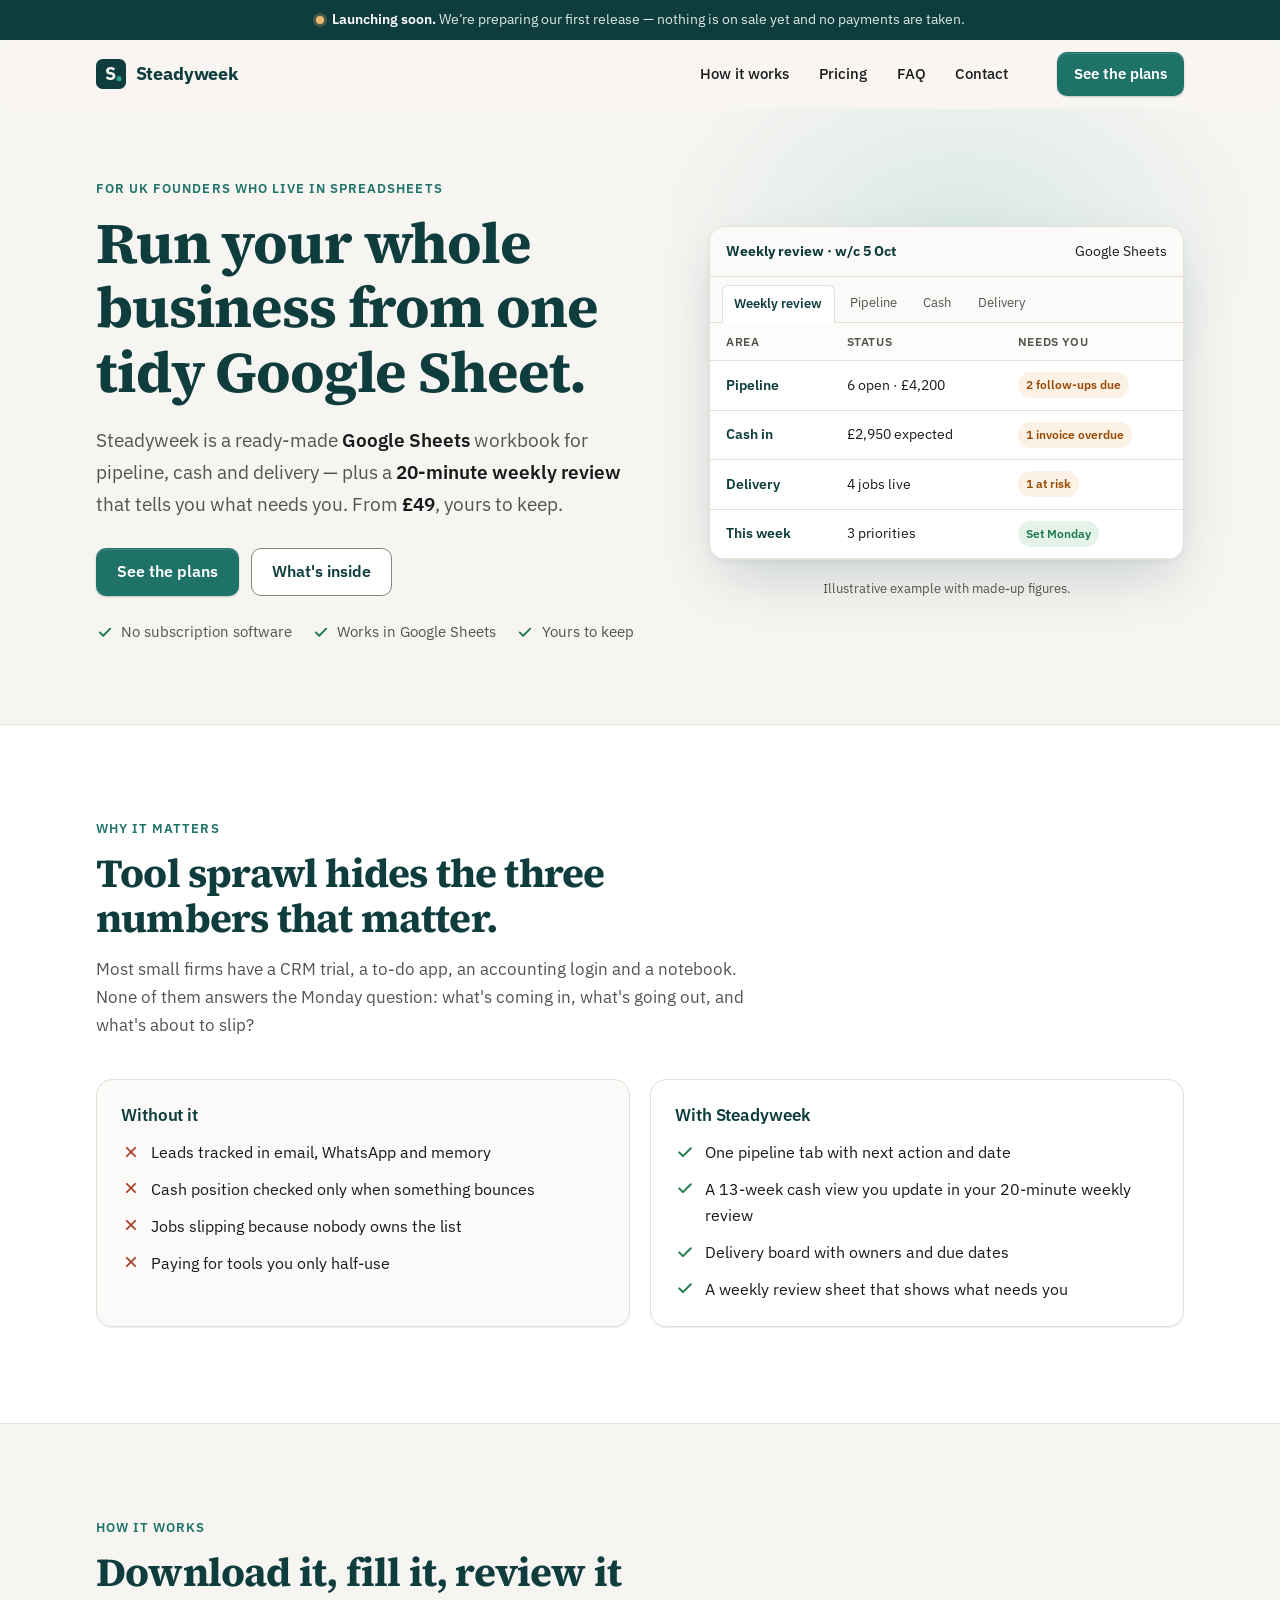
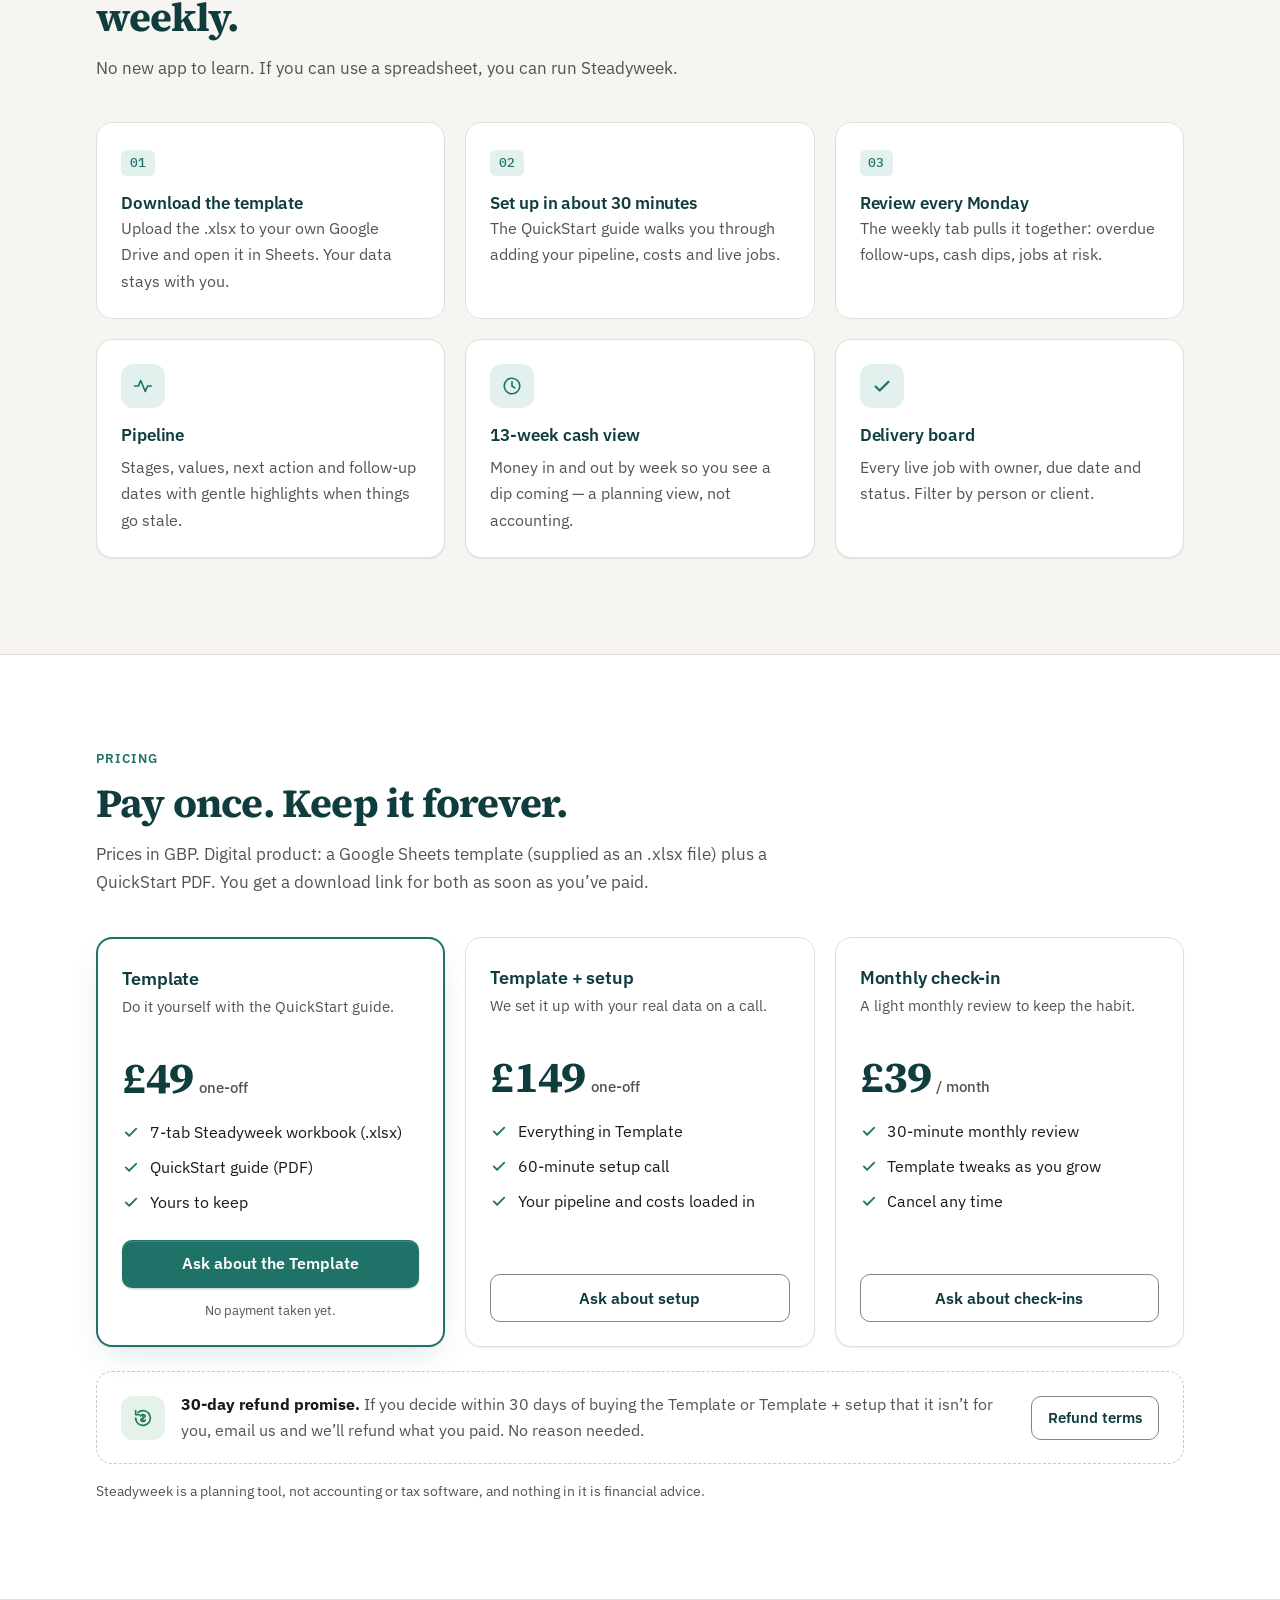
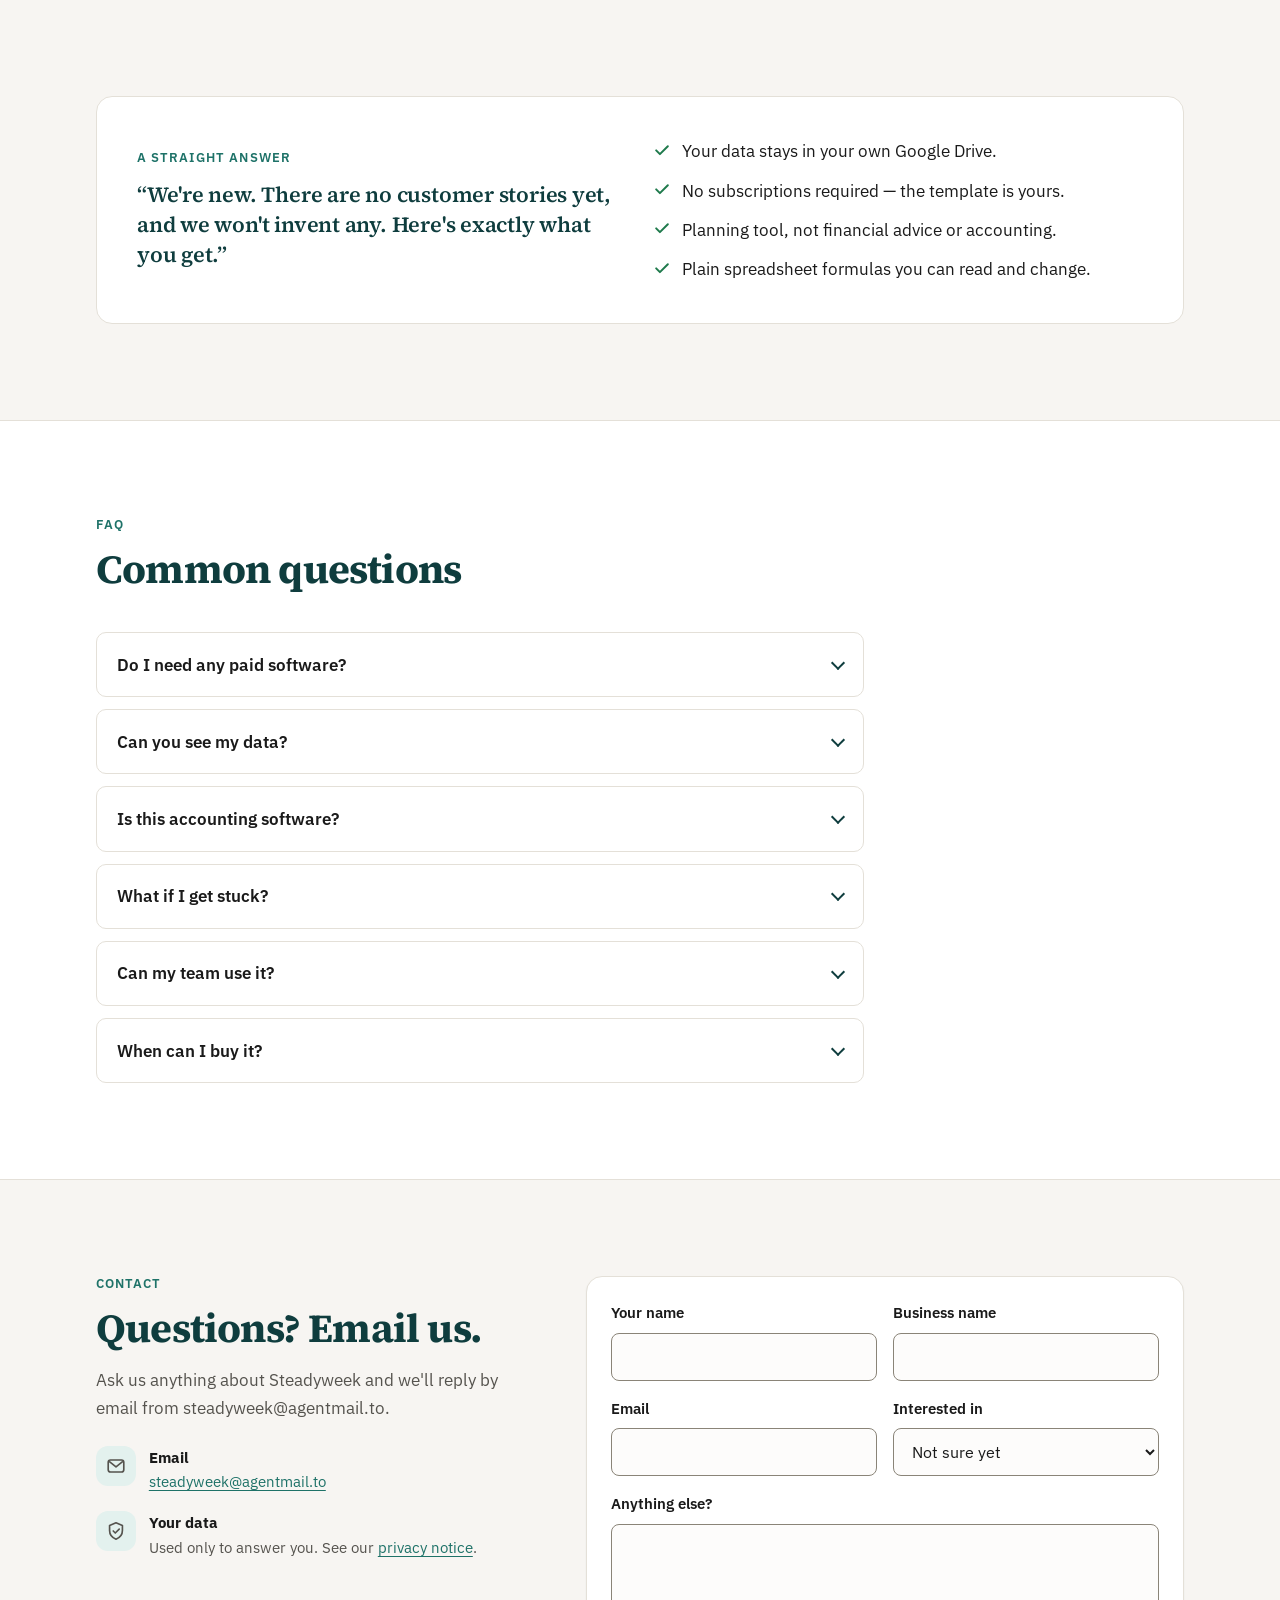
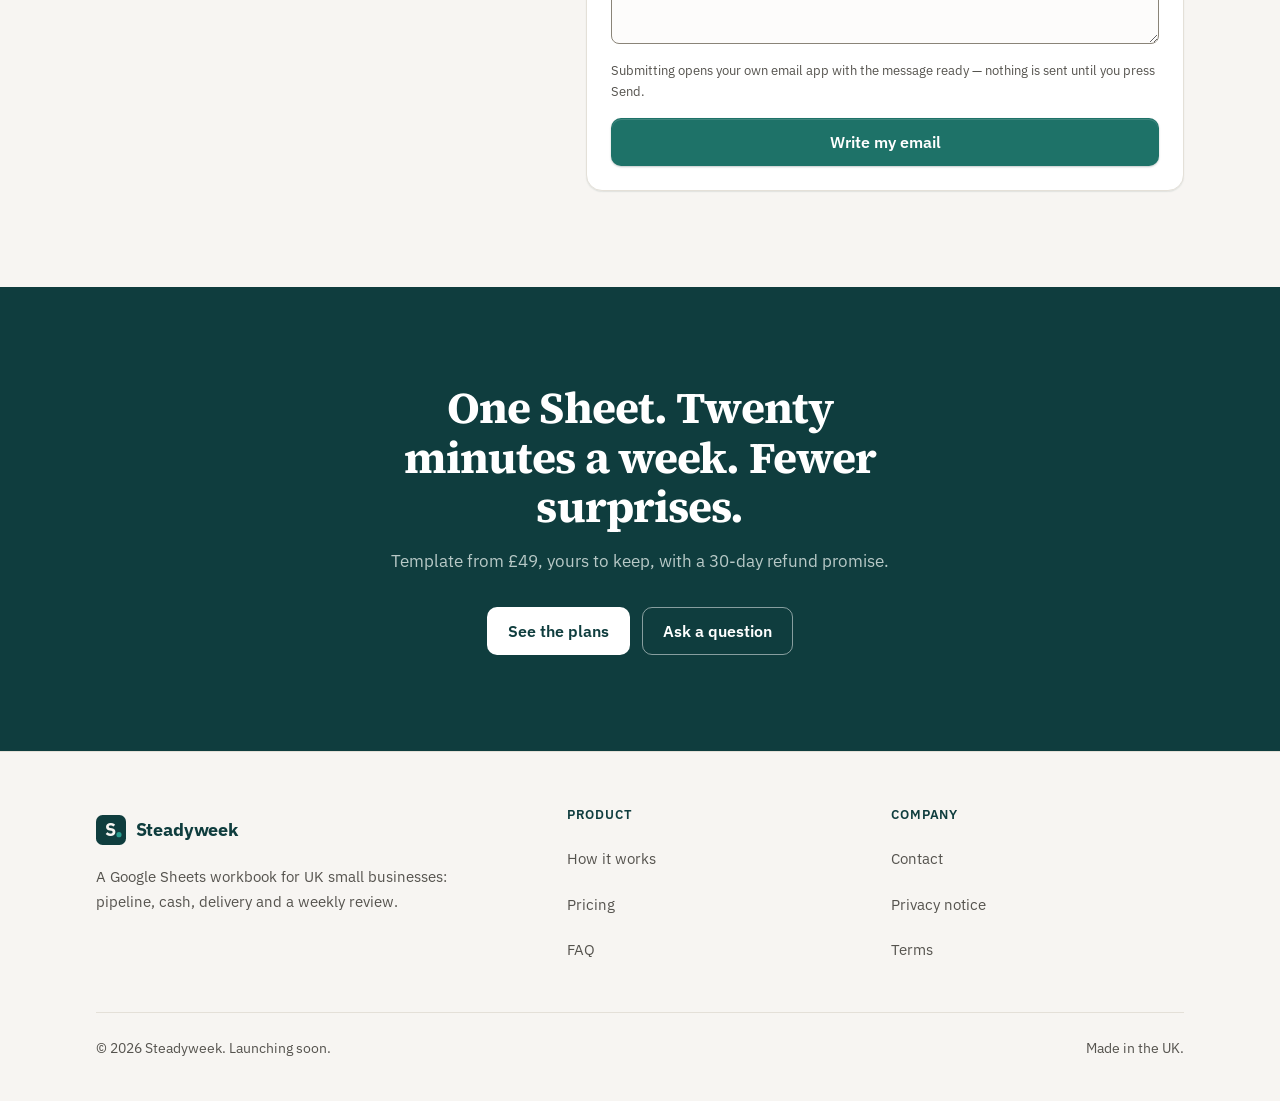
==== commit 4025f04e: "Publish site 2026-10-13 13:10 BST" ====
--- a/index.html
+++ b/index.html
@@ -3,6 +3,8 @@
 <head>
   <meta charset="utf-8">
   <meta name="viewport" content="width=device-width, initial-scale=1">
+  <meta http-equiv="Content-Security-Policy" content="default-src 'self'; img-src 'self' data:; style-src 'self'; script-src 'self'; font-src 'self'; form-action 'self' mailto:; base-uri 'self'; frame-ancestors 'none'">
+  <meta name="referrer" content="strict-origin-when-cross-origin">
   <title>Steadyweek — run your small business from one Google Sheet</title>
   <meta name="description" content="One Google Sheet for your pipeline, cash, delivery and a 20-minute weekly review. Built for UK micro-businesses. No new software, no lock-in.">
   <meta name="theme-color" content="#0F3D3E">
@@ -11,16 +13,18 @@
   <meta property="og:description" content="One Google Sheet for your pipeline, cash, delivery and a 20-minute weekly review. Built for UK micro-businesses. No new software, no lock-in.">
   <meta property="og:image" content="https://evanturner557-del.github.io/steadyweek/assets/og.png">
   <meta name="twitter:card" content="summary_large_image">
+  <link rel="canonical" href="https://evanturner557-del.github.io/steadyweek/">
   <link rel="icon" href="assets/favicon.svg" type="image/svg+xml">
   <link rel="preload" href="_shared/fonts/source-serif-4-latin-700-normal.woff2" as="font" type="font/woff2" crossorigin>
   <link rel="preload" href="_shared/fonts/ibm-plex-sans-latin-400-normal.woff2" as="font" type="font/woff2" crossorigin>
   <link rel="stylesheet" href="_shared/kit.css">
+  <link rel="stylesheet" href="assets/site.css">
   <script src="assets/config.js"></script>
   <script src="assets/analytics.js" defer></script>
   <script src="_shared/kit.js" defer></script>
 </head>
 <body>
-<svg width="0" height="0" style="position:absolute" aria-hidden="true" focusable="false">
+<svg width="0" height="0" aria-hidden="true" focusable="false" class="x-s5">
   <symbol id="i-check" viewBox="0 0 24 24"><path d="m5 12.5 4.5 4.5L19 7.5" fill="none" stroke="currentColor" stroke-width="2.4" stroke-linecap="round" stroke-linejoin="round"/></symbol>
   <symbol id="i-x" viewBox="0 0 24 24"><path d="M7 7l10 10M17 7 7 17" fill="none" stroke="currentColor" stroke-width="2.2" stroke-linecap="round"/></symbol>
   <symbol id="i-star" viewBox="0 0 24 24"><path d="m12 2.8 2.8 5.9 6.4.8-4.7 4.4 1.2 6.4L12 17.2l-5.7 3.1 1.2-6.4-4.7-4.4 6.4-.8z" fill="currentColor"/></symbol>
@@ -37,7 +41,6 @@
   <symbol id="i-menu" viewBox="0 0 24 24"><path d="M4 7h16M4 12h16M4 17h16" stroke="currentColor" stroke-width="2" stroke-linecap="round"/></symbol>
 </svg>
 <a class="skip-link" href="#main">Skip to content</a>
-<div class="paused-banner" role="status">Steadyweek is paused for now. Nothing is on sale and no payments are taken.</div>
 <div class="announce" role="region" aria-label="Site notice"><div class="container"><span class="dot" aria-hidden="true"></span><span><strong>Launching soon.</strong> We’re preparing our first release — nothing is on sale yet and no payments are taken.</span></div></div>
 <header class="site-header">
   <div class="container">
@@ -61,7 +64,7 @@
         </div>
         <ul class="assurances"><li><svg aria-hidden="true"><use href="#i-check"/></svg>No subscription software</li><li><svg aria-hidden="true"><use href="#i-check"/></svg>Works in Google Sheets</li><li><svg aria-hidden="true"><use href="#i-check"/></svg>Yours to keep</li></ul>
       </div>
-      <figure class="mock" style="margin:0" aria-label="Illustrative example of the weekly review sheet">
+      <figure class="mock x-s6" aria-label="Illustrative example of the weekly review sheet">
         <div class="sheet"><div class="sheet__head"><b>Weekly review · w/c 5 Oct</b><span>Google Sheets</span></div>
           <div class="sheet__tabs"><span class="on">Weekly review</span><span>Pipeline</span><span>Cash</span><span>Delivery</span></div>
           <table><thead><tr><th scope="col">Area</th><th scope="col">Status</th><th scope="col">Needs you</th></tr></thead><tbody><tr><td>Pipeline</td><td>6 open · £4,200</td><td><span class="flag">2 follow-ups due</span></td></tr><tr><td>Cash in</td><td>£2,950 expected</td><td><span class="flag">1 invoice overdue</span></td></tr><tr><td>Delivery</td><td>4 jobs live</td><td><span class="flag">1 at risk</span></td></tr><tr><td>This week</td><td>3 priorities</td><td><span class="flag flag--ok">Set Monday</span></td></tr></tbody></table></div><figcaption class="mock__caption">Illustrative example with made-up figures.</figcaption></figure>
@@ -80,14 +83,14 @@
     <div class="container">
       <div class="section-head"><span class="eyebrow">How it works</span><h2>Download it, fill it, review it weekly.</h2><p>No new app to learn. If you can use a spreadsheet, you can run Steadyweek.</p></div>
       <div class="steps"><div class="step"><span class="step__n">01</span><h3>Download the template</h3><p>Upload the .xlsx to your own Google Drive and open it in Sheets. Your data stays with you.</p></div><div class="step"><span class="step__n">02</span><h3>Set up in about 30 minutes</h3><p>The QuickStart guide walks you through adding your pipeline, costs and live jobs.</p></div><div class="step"><span class="step__n">03</span><h3>Review every Monday</h3><p>The weekly tab pulls it together: overdue follow-ups, cash dips, jobs at risk.</p></div></div>
-      <div class="grid grid--3" style="margin-top:1.25rem"><div class="card"><div class="icon"><svg aria-hidden="true"><use href="#i-pulse"/></svg></div><h3>Pipeline</h3><p>Stages, values, next action and follow-up dates with gentle highlights when things go stale.</p></div><div class="card"><div class="icon"><svg aria-hidden="true"><use href="#i-clock"/></svg></div><h3>13-week cash view</h3><p>Money in and out by week so you see a dip coming — a planning view, not accounting.</p></div><div class="card"><div class="icon"><svg aria-hidden="true"><use href="#i-check"/></svg></div><h3>Delivery board</h3><p>Every live job with owner, due date and status. Filter by person or client.</p></div></div>
+      <div class="grid grid--3 x-s7"><div class="card"><div class="icon"><svg aria-hidden="true"><use href="#i-pulse"/></svg></div><h3>Pipeline</h3><p>Stages, values, next action and follow-up dates with gentle highlights when things go stale.</p></div><div class="card"><div class="icon"><svg aria-hidden="true"><use href="#i-clock"/></svg></div><h3>13-week cash view</h3><p>Money in and out by week so you see a dip coming — a planning view, not accounting.</p></div><div class="card"><div class="icon"><svg aria-hidden="true"><use href="#i-check"/></svg></div><h3>Delivery board</h3><p>Every live job with owner, due date and status. Filter by person or client.</p></div></div>
     </div>
   </section>
   <section class="section section--tint" id="pricing">
     <div class="container">
       <div class="section-head"><span class="eyebrow">Pricing</span><h2>Pay once. Keep it forever.</h2><p>Prices in GBP. Digital product: a Google Sheets template (supplied as an .xlsx file) plus a QuickStart PDF. You get a download link for both as soon as you’ve paid.</p></div>
       <div class="pricing"><article class="tier tier--featured"><h3>Template</h3><p class="tier__for">Do it yourself with the QuickStart guide.</p>
-          <p class="price"><b>£49</b><span>one-off</span></p><ul class="checks"><li><svg aria-hidden="true"><use href="#i-check"/></svg>7-tab Steadyweek workbook (.xlsx)</li><li><svg aria-hidden="true"><use href="#i-check"/></svg>QuickStart guide (PDF)</li><li><svg aria-hidden="true"><use href="#i-check"/></svg>Yours to keep</li></ul><div class="cta-wrap"><p class="sub">No payment taken yet.</p></div></article><article class="tier"><h3>Template + setup</h3><p class="tier__for">We set it up with your real data on a call.</p>
+          <p class="price"><b>£49</b><span>one-off</span></p><ul class="checks"><li><svg aria-hidden="true"><use href="#i-check"/></svg>7-tab Steadyweek workbook (.xlsx)</li><li><svg aria-hidden="true"><use href="#i-check"/></svg>QuickStart guide (PDF)</li><li><svg aria-hidden="true"><use href="#i-check"/></svg>Yours to keep</li></ul><div class="cta-wrap"><a class="btn btn--primary btn--block" href="#contact" data-cta="enquire" data-plan="template">Ask about the Template</a><p class="sub">No payment taken yet.</p></div></article><article class="tier"><h3>Template + setup</h3><p class="tier__for">We set it up with your real data on a call.</p>
           <p class="price"><b>£149</b><span>one-off</span></p><ul class="checks"><li><svg aria-hidden="true"><use href="#i-check"/></svg>Everything in Template</li><li><svg aria-hidden="true"><use href="#i-check"/></svg>60-minute setup call</li><li><svg aria-hidden="true"><use href="#i-check"/></svg>Your pipeline and costs loaded in</li></ul><div class="cta-wrap"><a class="btn btn--ghost btn--block" href="#contact" data-cta="enquire" data-plan="setup">Ask about setup</a></div></article><article class="tier"><h3>Monthly check-in</h3><p class="tier__for">A light monthly review to keep the habit.</p>
           <p class="price"><b>£39</b><span>/ month</span></p><ul class="checks"><li><svg aria-hidden="true"><use href="#i-check"/></svg>30-minute monthly review</li><li><svg aria-hidden="true"><use href="#i-check"/></svg>Template tweaks as you grow</li><li><svg aria-hidden="true"><use href="#i-check"/></svg>Cancel any time</li></ul><div class="cta-wrap"><a class="btn btn--ghost btn--block" href="#contact" data-cta="enquire" data-plan="checkin">Ask about check-ins</a></div></article></div>
       <div class="guarantee"><div class="icon"><svg aria-hidden="true"><use href="#i-refund"/></svg></div><p><strong>30-day refund promise.</strong> If you decide within 30 days of buying the Template or Template + setup that it isn’t for you, email us and we’ll refund what you paid. No reason needed.</p><a class="btn btn--ghost btn--sm" href="terms.html#refunds">Refund terms</a></div>
@@ -104,8 +107,8 @@
     <div class="container contact-grid">
       <div>
         <span class="eyebrow">Contact</span>
-        <h2 style="font-size:clamp(1.75rem,3.6vw,2.5rem)">Questions? Email us.</h2>
-        <p style="color:var(--muted);margin-top:.9rem">Ask us anything about Steadyweek and we&#x27;ll reply by email from steadyweek@agentmail.to.</p>
+        <h2 class="x-s8">Questions? Email us.</h2>
+        <p class="x-s9">Ask us anything about Steadyweek and we&#x27;ll reply by email from steadyweek@agentmail.to.</p>
         <ul class="contact-points"><li><span class="icon" aria-hidden="true"><svg><use href="#i-mail"/></svg></span><span><b>Email</b><a href="mailto:steadyweek@agentmail.to">steadyweek@agentmail.to</a></span></li>
           <li><span class="icon" aria-hidden="true"><svg><use href="#i-shield"/></svg></span><span><b>Your data</b>Used only to answer you. See our <a href="privacy.html">privacy notice</a>.</span></li></ul>
       </div>
@@ -133,7 +136,7 @@
 <footer class="site-footer">
   <div class="container">
     <div class="footer-grid">
-      <div><a class="brand" href="./"><svg viewBox="0 0 64 64" aria-hidden="true"><rect width="64" height="64" rx="14" fill="#0F3D3E"/><text x="30" y="45" text-anchor="middle" font-family="Source Serif 4, Georgia, serif" font-weight="700" font-size="38" fill="#F7F5F2">S</text><circle cx="49" cy="42" r="5.5" fill="#2A9D8F"/></svg>Steadyweek</a><p style="margin-top:.75rem;max-width:22rem">A Google Sheets workbook for UK small businesses: pipeline, cash, delivery and a weekly review.</p></div>
+      <div><a class="brand" href="./"><svg viewBox="0 0 64 64" aria-hidden="true"><rect width="64" height="64" rx="14" fill="#0F3D3E"/><text x="30" y="45" text-anchor="middle" font-family="Source Serif 4, Georgia, serif" font-weight="700" font-size="38" fill="#F7F5F2">S</text><circle cx="49" cy="42" r="5.5" fill="#2A9D8F"/></svg>Steadyweek</a><p class="x-s10">A Google Sheets workbook for UK small businesses: pipeline, cash, delivery and a weekly review.</p></div>
       <div><h2>Product</h2><ul><li><a href="#how">How it works</a></li><li><a href="#pricing">Pricing</a></li><li><a href="#faq">FAQ</a></li></ul></div>
       <div><h2>Company</h2><ul><li><a href="#contact">Contact</a></li><li><a href="privacy.html">Privacy notice</a></li><li><a href="terms.html">Terms</a></li></ul></div>
     </div>
--- a/assets/site.css
+++ b/assets/site.css
@@ -0,0 +1,10 @@
+.x-s1{margin-left:auto !important}
+.x-s2{font-size:1.125rem !important;color:var(--muted) !important}
+.x-s3{margin-top:1.5rem !important}
+.x-s4{margin-top:0 !important;border-top:0 !important;padding-top:0 !important}
+.x-s5{position:absolute !important}
+.x-s6{margin:0 !important}
+.x-s7{margin-top:1.25rem !important}
+.x-s8{font-size:clamp(1.75rem,3.6vw,2.5rem) !important}
+.x-s9{color:var(--muted) !important;margin-top:.9rem !important}
+.x-s10{margin-top:.75rem !important;max-width:22rem !important}
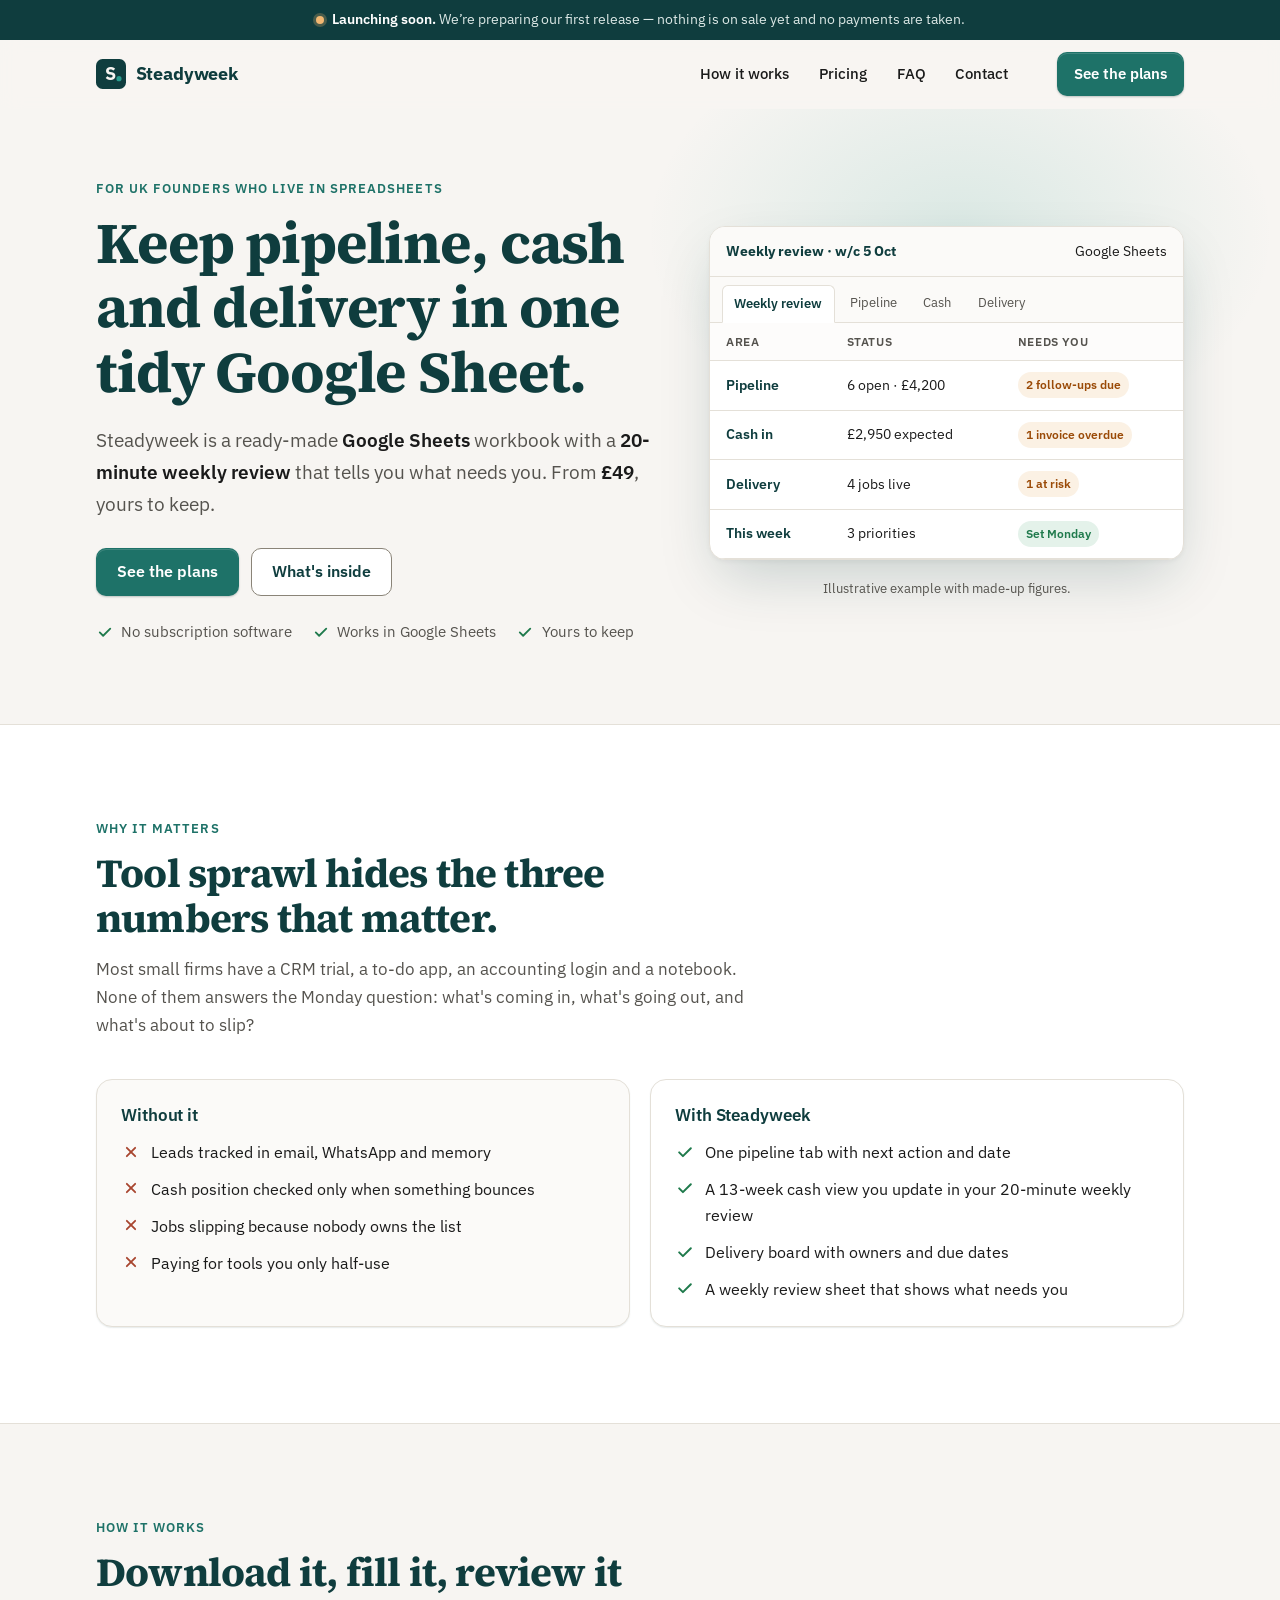
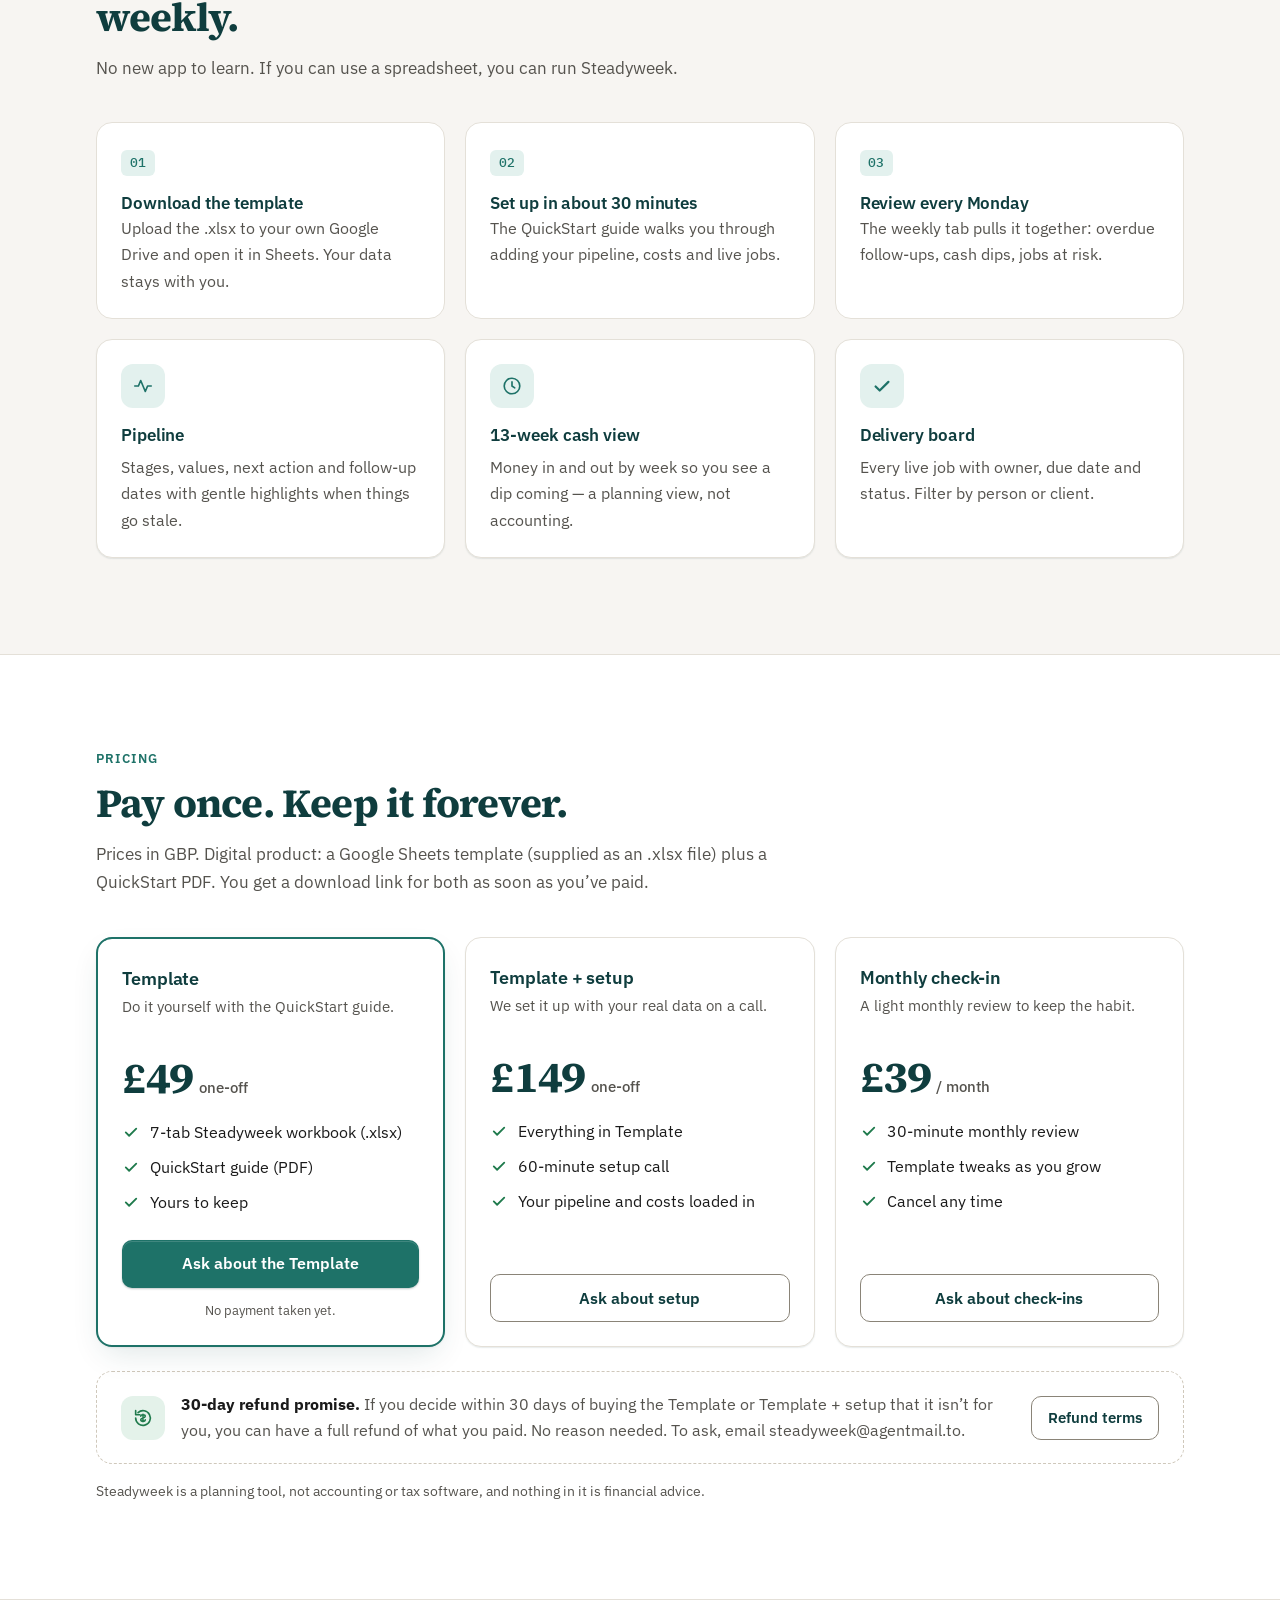
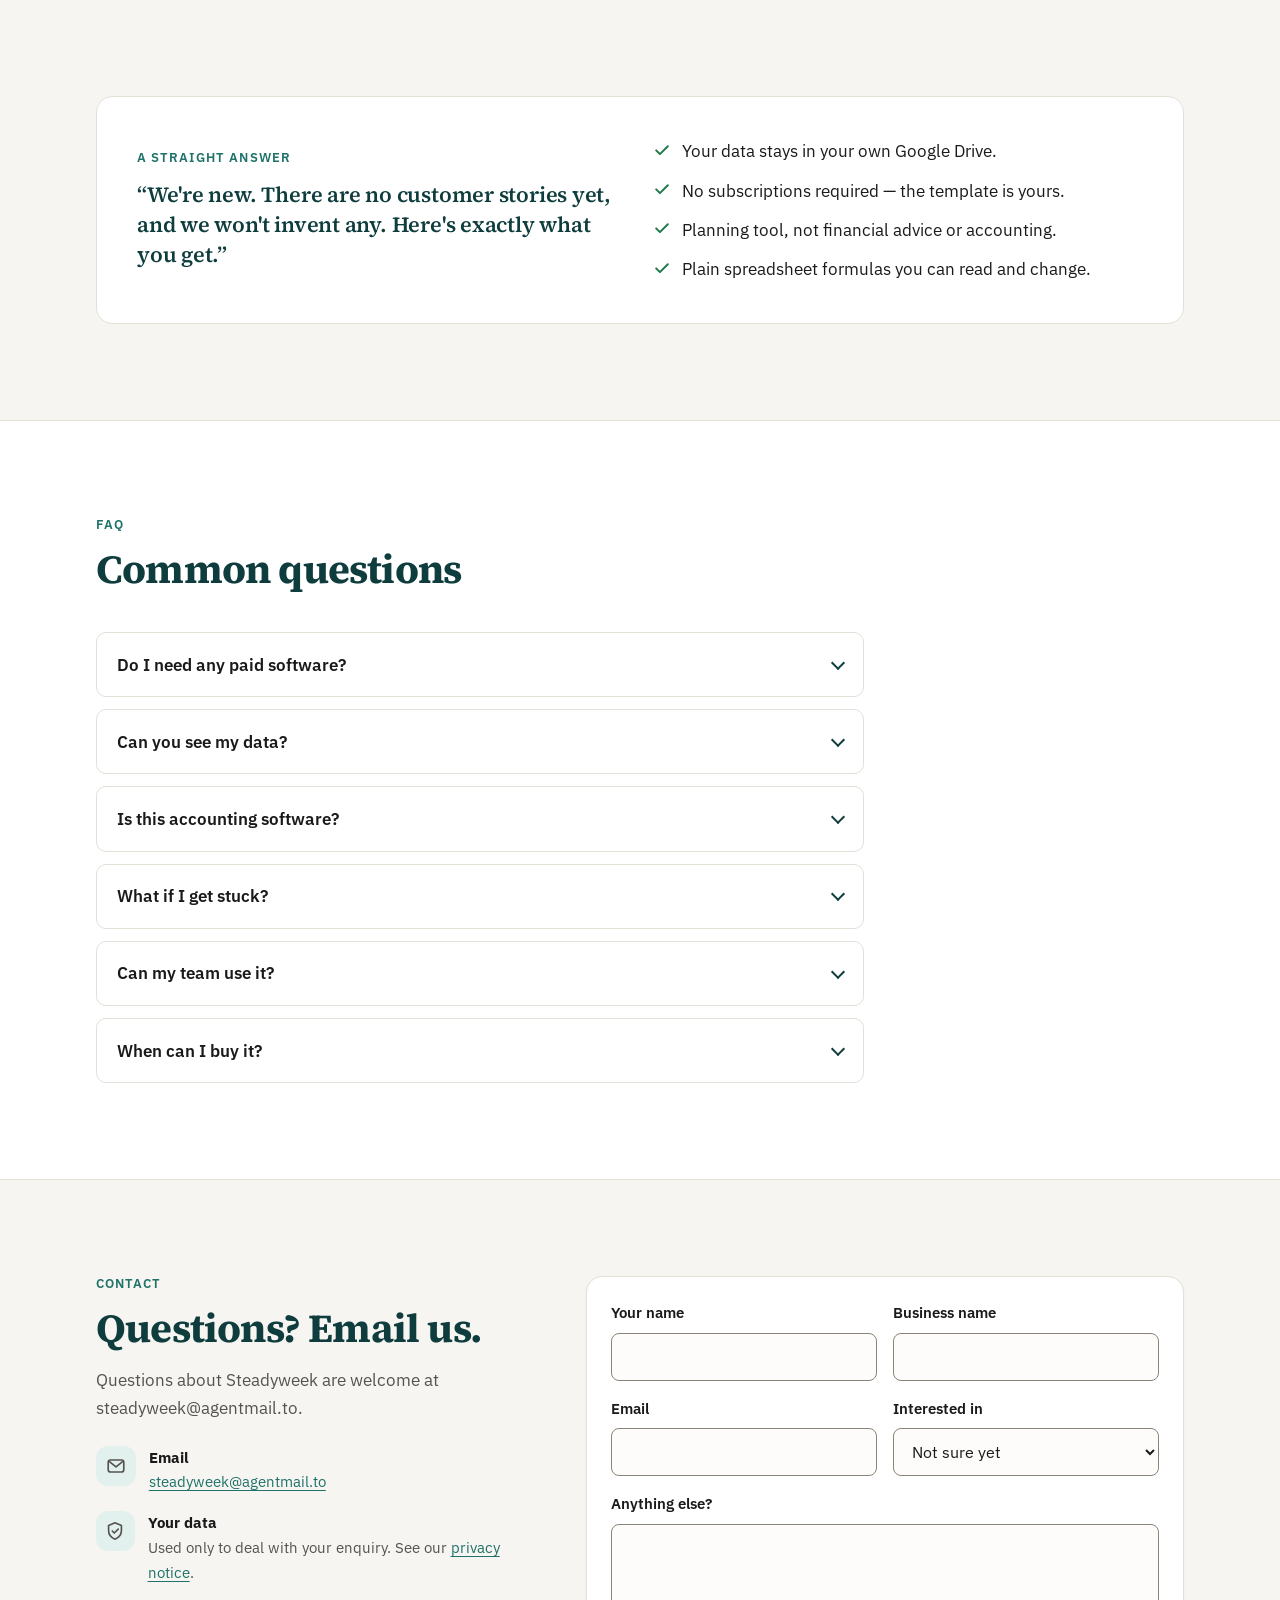
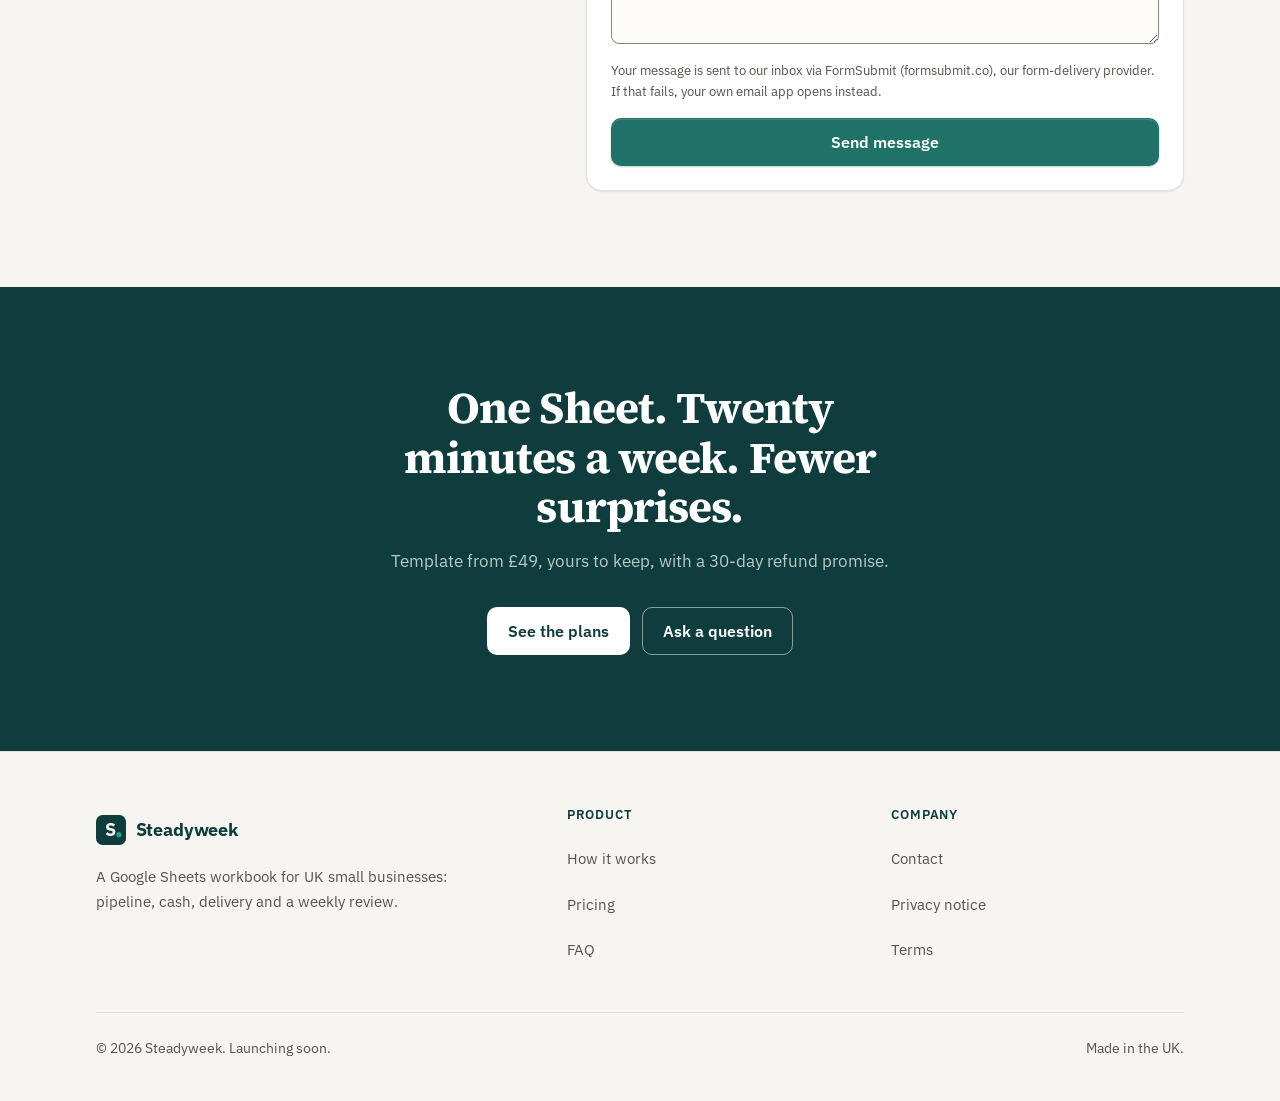
==== commit 560e0ffa: "Publish site 2026-10-14 16:49 BST" ====
--- a/index.html
+++ b/index.html
@@ -3,15 +3,16 @@
 <head>
   <meta charset="utf-8">
   <meta name="viewport" content="width=device-width, initial-scale=1">
-  <meta http-equiv="Content-Security-Policy" content="default-src 'self'; img-src 'self' data:; style-src 'self'; script-src 'self'; font-src 'self'; form-action 'self' mailto:; base-uri 'self'; frame-ancestors 'none'">
+  <meta http-equiv="Content-Security-Policy" content="default-src 'self'; img-src 'self' data:; style-src 'self'; script-src 'self'; font-src 'self'; connect-src 'self' https://formsubmit.co; form-action 'self'; base-uri 'self'; object-src 'none'">
   <meta name="referrer" content="strict-origin-when-cross-origin">
-  <title>Steadyweek — run your small business from one Google Sheet</title>
+  <title>Steadyweek — pipeline, cash and delivery in one Google Sheet</title>
   <meta name="description" content="One Google Sheet for your pipeline, cash, delivery and a 20-minute weekly review. Built for UK micro-businesses. No new software, no lock-in.">
   <meta name="theme-color" content="#0F3D3E">
   <meta property="og:type" content="website">
-  <meta property="og:title" content="Steadyweek — run your small business from one Google Sheet">
+  <meta property="og:title" content="Steadyweek — pipeline, cash and delivery in one Google Sheet">
   <meta property="og:description" content="One Google Sheet for your pipeline, cash, delivery and a 20-minute weekly review. Built for UK micro-businesses. No new software, no lock-in.">
   <meta property="og:image" content="https://evanturner557-del.github.io/steadyweek/assets/og.png">
+  <meta property="og:url" content="https://evanturner557-del.github.io/steadyweek/">
   <meta name="twitter:card" content="summary_large_image">
   <link rel="canonical" href="https://evanturner557-del.github.io/steadyweek/">
   <link rel="icon" href="assets/favicon.svg" type="image/svg+xml">
@@ -56,8 +57,8 @@
     <div class="container hero__grid">
       <div>
         <span class="eyebrow">For UK founders who live in spreadsheets</span>
-        <h1>Run your whole business from one tidy Google Sheet.</h1>
-        <p class="lede">Steadyweek is a ready-made <strong>Google Sheets</strong> workbook for pipeline, cash and delivery — plus a <strong>20-minute weekly review</strong> that tells you what needs you. From <strong>£49</strong>, yours to keep.</p>
+        <h1>Keep pipeline, cash and delivery in one tidy Google Sheet.</h1>
+        <p class="lede">Steadyweek is a ready-made <strong>Google Sheets</strong> workbook with a <strong>20-minute weekly review</strong> that tells you what needs you. From <strong>£49</strong>, yours to keep.</p>
         <div class="btn-row">
           <a class="btn btn--primary" href="#pricing" data-cta="hero">See the plans</a>
           <a class="btn btn--ghost" href="#how" data-cta="hero-secondary">What&#x27;s inside</a>
@@ -93,7 +94,7 @@
           <p class="price"><b>£49</b><span>one-off</span></p><ul class="checks"><li><svg aria-hidden="true"><use href="#i-check"/></svg>7-tab Steadyweek workbook (.xlsx)</li><li><svg aria-hidden="true"><use href="#i-check"/></svg>QuickStart guide (PDF)</li><li><svg aria-hidden="true"><use href="#i-check"/></svg>Yours to keep</li></ul><div class="cta-wrap"><a class="btn btn--primary btn--block" href="#contact" data-cta="enquire" data-plan="template">Ask about the Template</a><p class="sub">No payment taken yet.</p></div></article><article class="tier"><h3>Template + setup</h3><p class="tier__for">We set it up with your real data on a call.</p>
           <p class="price"><b>£149</b><span>one-off</span></p><ul class="checks"><li><svg aria-hidden="true"><use href="#i-check"/></svg>Everything in Template</li><li><svg aria-hidden="true"><use href="#i-check"/></svg>60-minute setup call</li><li><svg aria-hidden="true"><use href="#i-check"/></svg>Your pipeline and costs loaded in</li></ul><div class="cta-wrap"><a class="btn btn--ghost btn--block" href="#contact" data-cta="enquire" data-plan="setup">Ask about setup</a></div></article><article class="tier"><h3>Monthly check-in</h3><p class="tier__for">A light monthly review to keep the habit.</p>
           <p class="price"><b>£39</b><span>/ month</span></p><ul class="checks"><li><svg aria-hidden="true"><use href="#i-check"/></svg>30-minute monthly review</li><li><svg aria-hidden="true"><use href="#i-check"/></svg>Template tweaks as you grow</li><li><svg aria-hidden="true"><use href="#i-check"/></svg>Cancel any time</li></ul><div class="cta-wrap"><a class="btn btn--ghost btn--block" href="#contact" data-cta="enquire" data-plan="checkin">Ask about check-ins</a></div></article></div>
-      <div class="guarantee"><div class="icon"><svg aria-hidden="true"><use href="#i-refund"/></svg></div><p><strong>30-day refund promise.</strong> If you decide within 30 days of buying the Template or Template + setup that it isn’t for you, email us and we’ll refund what you paid. No reason needed.</p><a class="btn btn--ghost btn--sm" href="terms.html#refunds">Refund terms</a></div>
+      <div class="guarantee"><div class="icon"><svg aria-hidden="true"><use href="#i-refund"/></svg></div><p><strong>30-day refund promise.</strong> If you decide within 30 days of buying the Template or Template + setup that it isn’t for you, you can have a full refund of what you paid. No reason needed. To ask, email steadyweek@agentmail.to.</p><a class="btn btn--ghost btn--sm" href="terms.html#refunds">Refund terms</a></div>
       <p class="fineprint">Steadyweek is a planning tool, not accounting or tax software, and nothing in it is financial advice.</p>
     </div>
   </section>
@@ -101,18 +102,18 @@
     <div class="container"><div class="note-card"><div><span class="eyebrow">A straight answer</span><blockquote>“We&#x27;re new. There are no customer stories yet, and we won&#x27;t invent any. Here&#x27;s exactly what you get.”</blockquote></div><ul class="promise-list"><li><svg aria-hidden="true"><use href="#i-check"/></svg><span>Your data stays in your own Google Drive.</span></li><li><svg aria-hidden="true"><use href="#i-check"/></svg><span>No subscriptions required — the template is yours.</span></li><li><svg aria-hidden="true"><use href="#i-check"/></svg><span>Planning tool, not financial advice or accounting.</span></li><li><svg aria-hidden="true"><use href="#i-check"/></svg><span>Plain spreadsheet formulas you can read and change.</span></li></ul></div></div>
   </section>
   <section class="section section--tint" id="faq">
-    <div class="container"><div class="section-head"><span class="eyebrow">FAQ</span><h2>Common questions</h2></div><div class="faq"><details><summary>Do I need any paid software?</summary><p>No. Steadyweek is built for Google Sheets, which is free with a Google account. The file is a standard .xlsx, but we haven’t tested it in Microsoft Excel yet, so we don’t promise that it works there.</p></details><details><summary>Can you see my data?</summary><p>No. You keep the template on your own computer or in your own Google Drive. We never have access unless you share it with us for a setup call.</p></details><details><summary>Is this accounting software?</summary><p>No. It&#x27;s a planning and weekly-review tool. Keep your bookkeeping in your accounting software and your accountant in the loop.</p></details><details><summary>What if I get stuck?</summary><p>The QuickStart guide covers the basics, and the setup tier includes a live call. If a file doesn’t work as described, email us and we’ll put it right.</p></details><details><summary>Can my team use it?</summary><p>Yes. Share the Sheet with whoever needs it, using Google&#x27;s normal sharing settings.</p></details><details><summary>When can I buy it?</summary><p>We’re finishing the first version. Ordering opens at launch, and this page will be updated as soon as it does. No payment is taken today.</p></details></div></div>
+    <div class="container"><div class="section-head"><span class="eyebrow">FAQ</span><h2>Common questions</h2></div><div class="faq"><details><summary>Do I need any paid software?</summary><p>No. Steadyweek is built for Google Sheets, which is free with a Google account. The file is a standard .xlsx, but we haven’t tested it in Microsoft Excel yet, so we don’t promise that it works there.</p></details><details><summary>Can you see my data?</summary><p>No. You keep the template on your own computer or in your own Google Drive. We never have access unless you share it with us for a setup call.</p></details><details><summary>Is this accounting software?</summary><p>No. It&#x27;s a planning and weekly-review tool. Keep your bookkeeping in your accounting software and your accountant in the loop.</p></details><details><summary>What if I get stuck?</summary><p>The QuickStart guide covers the basics, and the setup tier includes a live call. If a file doesn’t work as described, you’re entitled to have it fixed or replaced, or to a refund, as set out in our terms.</p></details><details><summary>Can my team use it?</summary><p>Yes. Share the Sheet with whoever needs it, using Google&#x27;s normal sharing settings.</p></details><details><summary>When can I buy it?</summary><p>We’re finishing the first version. Ordering opens at launch, and this page will be updated as soon as it does. No payment is taken today.</p></details></div></div>
   </section>
 <section class="section" id="contact">
     <div class="container contact-grid">
       <div>
         <span class="eyebrow">Contact</span>
         <h2 class="x-s8">Questions? Email us.</h2>
-        <p class="x-s9">Ask us anything about Steadyweek and we&#x27;ll reply by email from steadyweek@agentmail.to.</p>
+        <p class="x-s9">Questions about Steadyweek are welcome at steadyweek@agentmail.to.</p>
         <ul class="contact-points"><li><span class="icon" aria-hidden="true"><svg><use href="#i-mail"/></svg></span><span><b>Email</b><a href="mailto:steadyweek@agentmail.to">steadyweek@agentmail.to</a></span></li>
-          <li><span class="icon" aria-hidden="true"><svg><use href="#i-shield"/></svg></span><span><b>Your data</b>Used only to answer you. See our <a href="privacy.html">privacy notice</a>.</span></li></ul>
+          <li><span class="icon" aria-hidden="true"><svg><use href="#i-shield"/></svg></span><span><b>Your data</b>Used only to deal with your enquiry. See our <a href="privacy.html">privacy notice</a>.</span></li></ul>
       </div>
-      <form class="form" data-contact data-email="steadyweek@agentmail.to" data-subject="Steadyweek enquiry" novalidate>
+      <form class="form" data-contact data-formsubmit="5b9f52098483a868f62fc809485ab004" data-email="steadyweek@agentmail.to" data-subject="Steadyweek enquiry" novalidate>
         <div class="row-2">
           <div class="field"><label for="f-name">Your name</label><input id="f-name" name="name" autocomplete="name" required></div>
           <div class="field"><label for="f-business">Business name</label><input id="f-business" name="business" autocomplete="organization" required></div>
@@ -122,8 +123,8 @@
           <div class="field"><label for="f-plan">Interested in</label><select id="f-plan" name="plan"><option value="">Not sure yet</option><option value="template">Template (£49)</option><option value="setup">Template + setup (£149)</option><option value="checkin">Monthly check-in (£39)</option></select></div>
         </div>
         <div class="field"><label for="f-message">Anything else?</label><textarea id="f-message" name="message"></textarea></div>
-        <p class="hint">Submitting opens your own email app with the message ready — nothing is sent until you press Send.</p>
-        <button class="btn btn--primary" type="submit">Write my email</button>
+        <p class="hint">Your message is sent to our inbox via FormSubmit (formsubmit.co), our form-delivery provider. If that fails, your own email app opens instead.</p>
+        <button class="btn btn--primary" type="submit">Send message</button>
         <p class="form-status" role="status" aria-live="polite"></p>
       </form>
     </div>
--- a/_shared/kit.css
+++ b/_shared/kit.css
@@ -323,3 +323,5 @@
 .launch-facts li { display: flex; gap: .7rem; align-items: flex-start; font-size: .9375rem; color: var(--text); background: var(--bg); border-radius: 12px; padding: .85rem .9rem; }
 .launch-facts .icon { width: 34px; height: 34px; border-radius: 10px; margin: 0; flex: none; }
 .launch-facts .icon svg { width: 18px; height: 18px; }
+
+.section--ink a:not(.btn){color:#fff;text-decoration:underline}
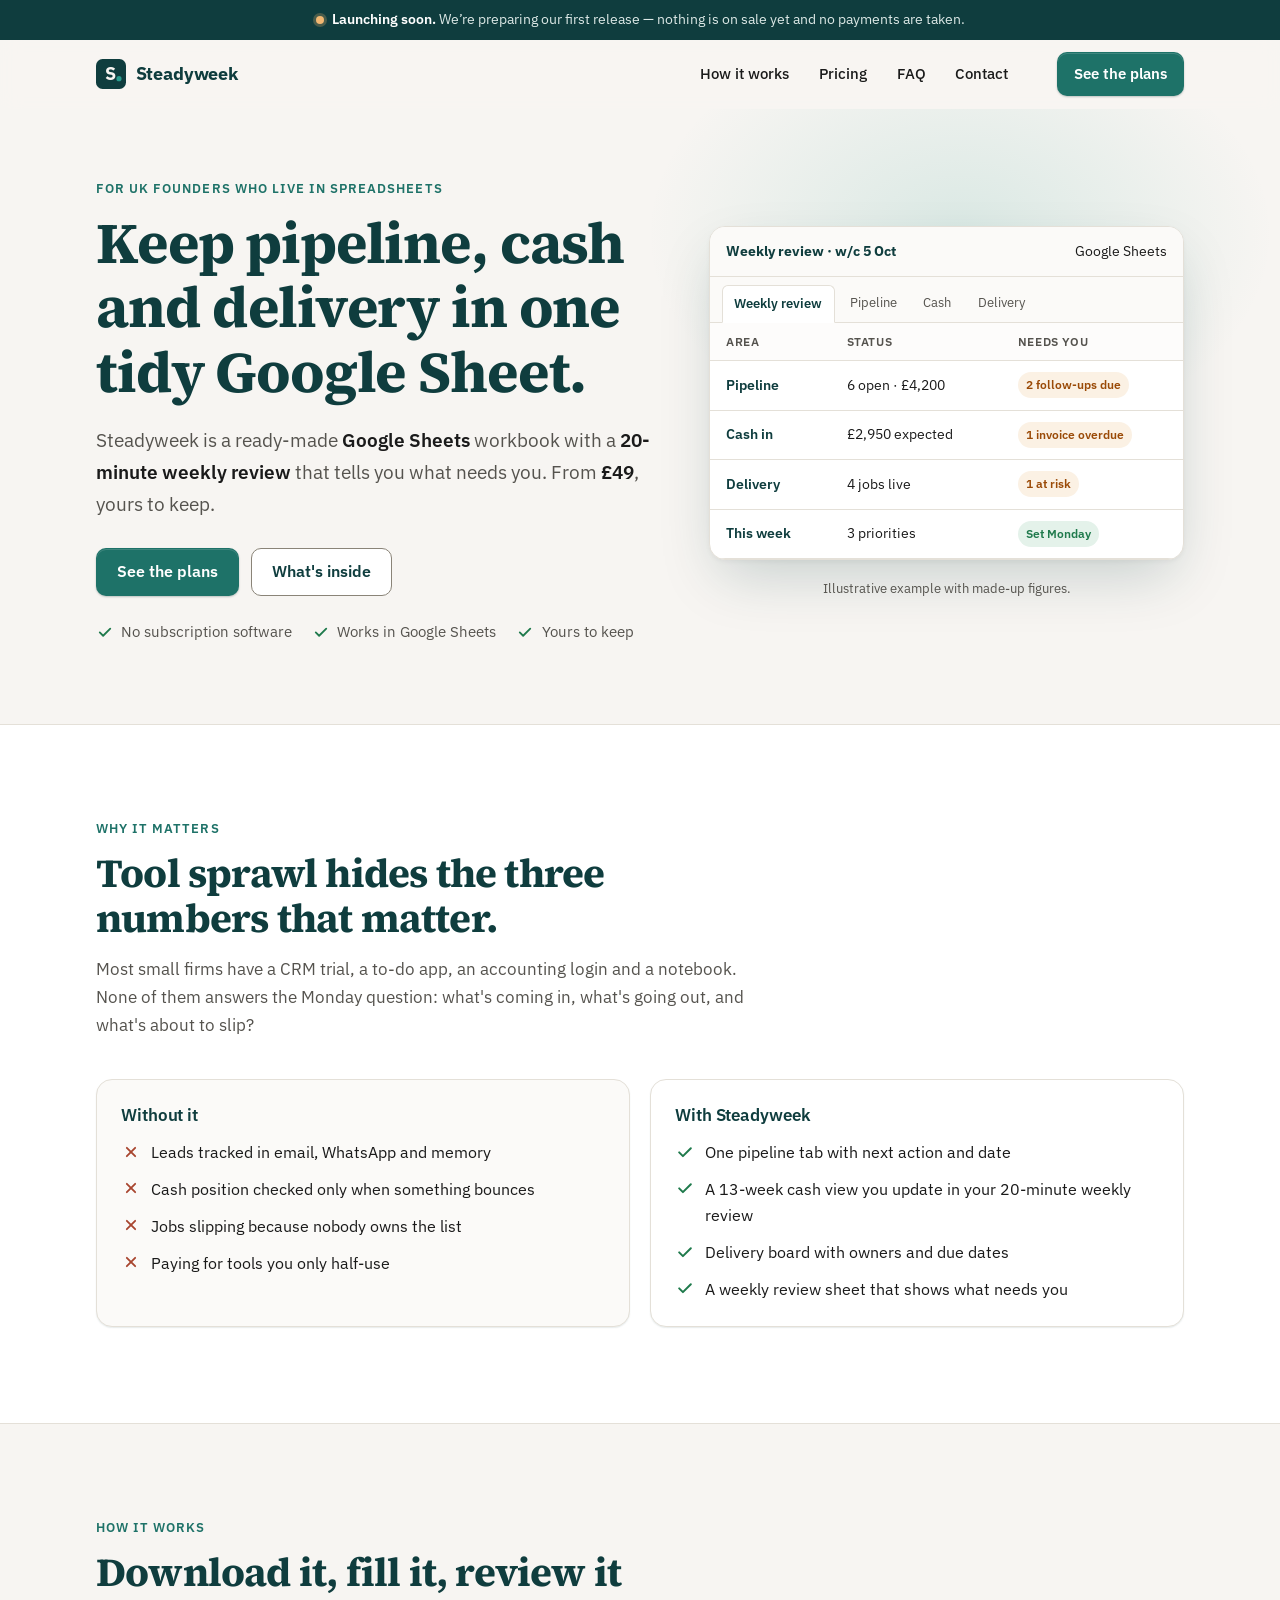
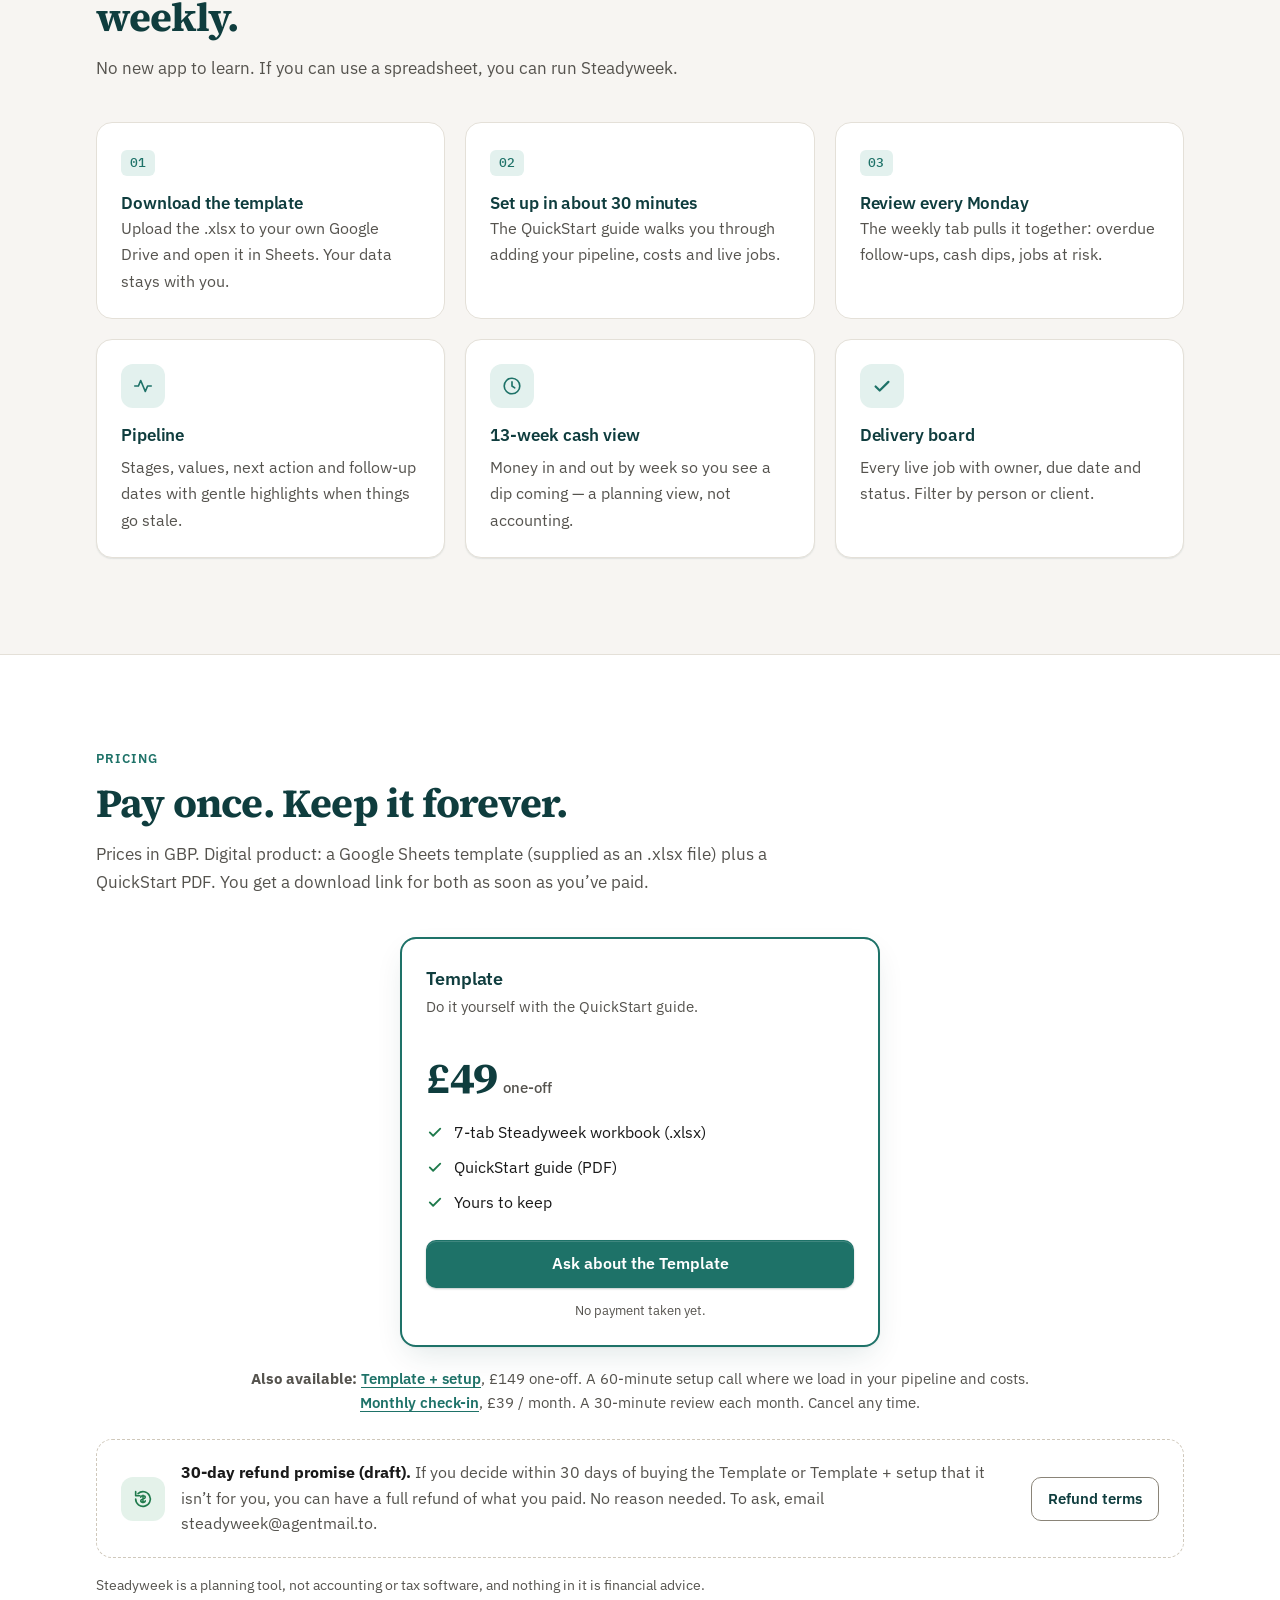
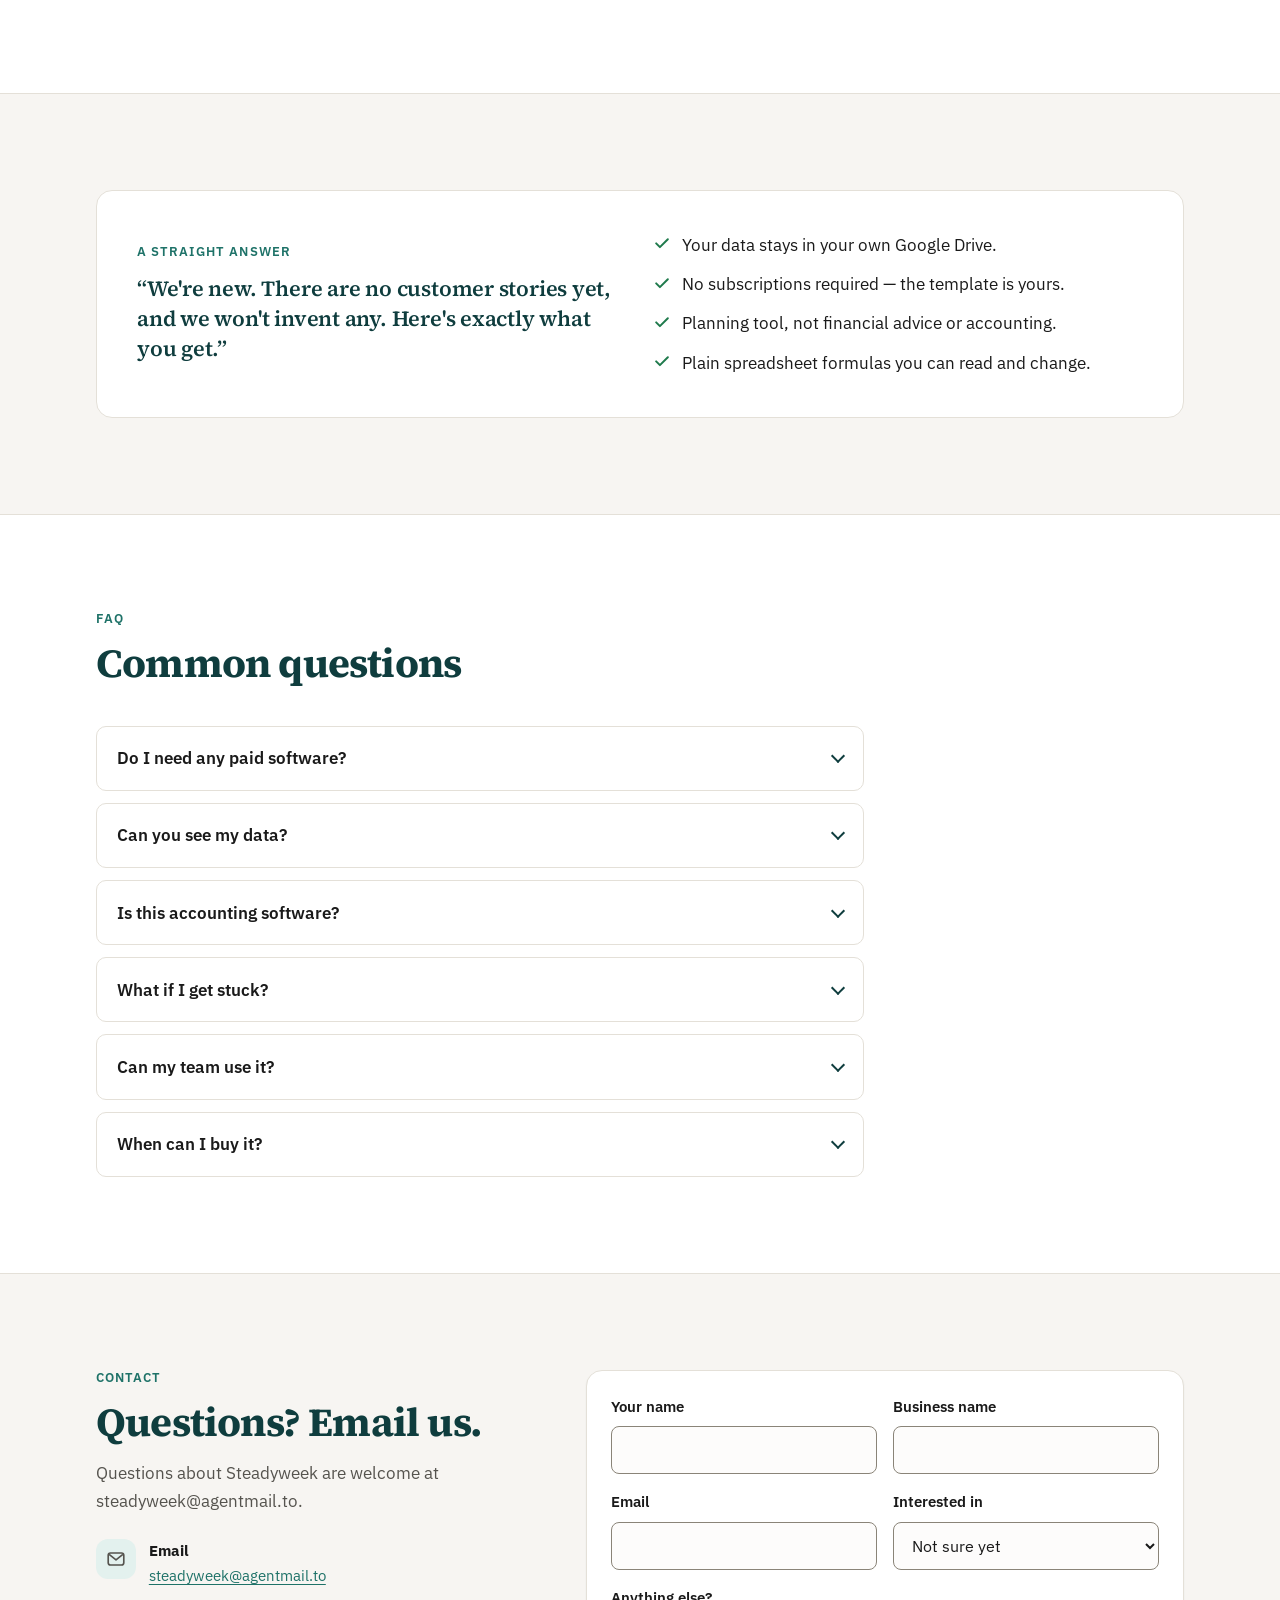
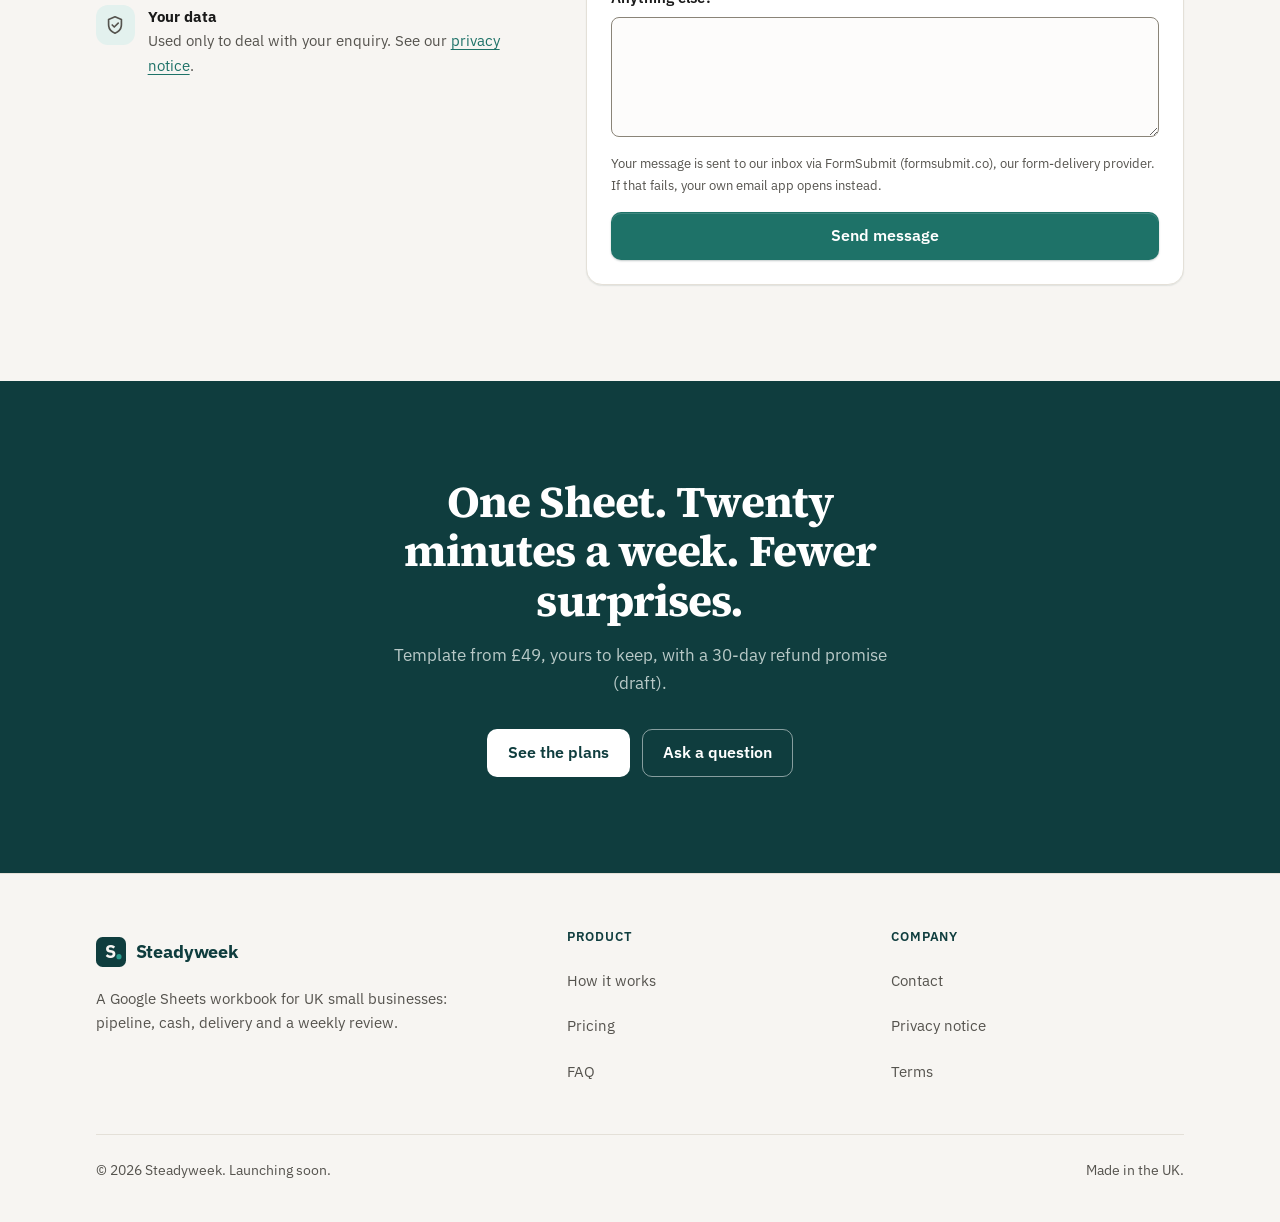
==== commit fdb91d36: "Publish site 2026-10-19 18:13 BST" ====
--- a/index.html
+++ b/index.html
@@ -3,7 +3,7 @@
 <head>
   <meta charset="utf-8">
   <meta name="viewport" content="width=device-width, initial-scale=1">
-  <meta http-equiv="Content-Security-Policy" content="default-src 'self'; img-src 'self' data:; style-src 'self'; script-src 'self'; font-src 'self'; connect-src 'self' https://formsubmit.co; form-action 'self'; base-uri 'self'; object-src 'none'">
+  <meta http-equiv="Content-Security-Policy" content="default-src 'self'; img-src 'self' data: https://localreplyloop.goatcounter.com; style-src 'self'; script-src 'self'; font-src 'self'; connect-src 'self' https://formsubmit.co; form-action 'self'; base-uri 'self'; object-src 'none'">
   <meta name="referrer" content="strict-origin-when-cross-origin">
   <title>Steadyweek — pipeline, cash and delivery in one Google Sheet</title>
   <meta name="description" content="One Google Sheet for your pipeline, cash, delivery and a 20-minute weekly review. Built for UK micro-businesses. No new software, no lock-in.">
@@ -12,8 +12,17 @@
   <meta property="og:title" content="Steadyweek — pipeline, cash and delivery in one Google Sheet">
   <meta property="og:description" content="One Google Sheet for your pipeline, cash, delivery and a 20-minute weekly review. Built for UK micro-businesses. No new software, no lock-in.">
   <meta property="og:image" content="https://evanturner557-del.github.io/steadyweek/assets/og.png">
+  <meta property="og:image:width" content="1200">
+  <meta property="og:image:height" content="630">
+  <meta property="og:image:alt" content="Steadyweek logo with the headline: Keep pipeline, cash and delivery in one tidy Google Sheet.">
+  <meta property="og:site_name" content="Steadyweek">
+  <meta property="og:locale" content="en_GB">
   <meta property="og:url" content="https://evanturner557-del.github.io/steadyweek/">
   <meta name="twitter:card" content="summary_large_image">
+  <meta name="twitter:title" content="Steadyweek — pipeline, cash and delivery in one Google Sheet">
+  <meta name="twitter:description" content="One Google Sheet for your pipeline, cash, delivery and a 20-minute weekly review. Built for UK micro-businesses. No new software, no lock-in.">
+  <meta name="twitter:image" content="https://evanturner557-del.github.io/steadyweek/assets/og.png">
+  <meta name="twitter:image:alt" content="Steadyweek logo with the headline: Keep pipeline, cash and delivery in one tidy Google Sheet.">
   <link rel="canonical" href="https://evanturner557-del.github.io/steadyweek/">
   <link rel="icon" href="assets/favicon.svg" type="image/svg+xml">
   <link rel="preload" href="_shared/fonts/source-serif-4-latin-700-normal.woff2" as="font" type="font/woff2" crossorigin>
@@ -23,6 +32,7 @@
   <script src="assets/config.js"></script>
   <script src="assets/analytics.js" defer></script>
   <script src="_shared/kit.js" defer></script>
+  <script type="application/ld+json">{"@context": "https://schema.org", "@type": "Organization", "name": "Steadyweek", "url": "https://evanturner557-del.github.io/steadyweek/", "logo": "https://evanturner557-del.github.io/steadyweek/assets/favicon.svg", "description": "One Google Sheet for your pipeline, cash, delivery and a 20-minute weekly review. Built for UK micro-businesses. No new software, no lock-in."}</script>
 </head>
 <body>
 <svg width="0" height="0" aria-hidden="true" focusable="false" class="x-s5">
@@ -90,11 +100,10 @@
   <section class="section section--tint" id="pricing">
     <div class="container">
       <div class="section-head"><span class="eyebrow">Pricing</span><h2>Pay once. Keep it forever.</h2><p>Prices in GBP. Digital product: a Google Sheets template (supplied as an .xlsx file) plus a QuickStart PDF. You get a download link for both as soon as you’ve paid.</p></div>
-      <div class="pricing"><article class="tier tier--featured"><h3>Template</h3><p class="tier__for">Do it yourself with the QuickStart guide.</p>
-          <p class="price"><b>£49</b><span>one-off</span></p><ul class="checks"><li><svg aria-hidden="true"><use href="#i-check"/></svg>7-tab Steadyweek workbook (.xlsx)</li><li><svg aria-hidden="true"><use href="#i-check"/></svg>QuickStart guide (PDF)</li><li><svg aria-hidden="true"><use href="#i-check"/></svg>Yours to keep</li></ul><div class="cta-wrap"><a class="btn btn--primary btn--block" href="#contact" data-cta="enquire" data-plan="template">Ask about the Template</a><p class="sub">No payment taken yet.</p></div></article><article class="tier"><h3>Template + setup</h3><p class="tier__for">We set it up with your real data on a call.</p>
-          <p class="price"><b>£149</b><span>one-off</span></p><ul class="checks"><li><svg aria-hidden="true"><use href="#i-check"/></svg>Everything in Template</li><li><svg aria-hidden="true"><use href="#i-check"/></svg>60-minute setup call</li><li><svg aria-hidden="true"><use href="#i-check"/></svg>Your pipeline and costs loaded in</li></ul><div class="cta-wrap"><a class="btn btn--ghost btn--block" href="#contact" data-cta="enquire" data-plan="setup">Ask about setup</a></div></article><article class="tier"><h3>Monthly check-in</h3><p class="tier__for">A light monthly review to keep the habit.</p>
-          <p class="price"><b>£39</b><span>/ month</span></p><ul class="checks"><li><svg aria-hidden="true"><use href="#i-check"/></svg>30-minute monthly review</li><li><svg aria-hidden="true"><use href="#i-check"/></svg>Template tweaks as you grow</li><li><svg aria-hidden="true"><use href="#i-check"/></svg>Cancel any time</li></ul><div class="cta-wrap"><a class="btn btn--ghost btn--block" href="#contact" data-cta="enquire" data-plan="checkin">Ask about check-ins</a></div></article></div>
-      <div class="guarantee"><div class="icon"><svg aria-hidden="true"><use href="#i-refund"/></svg></div><p><strong>30-day refund promise.</strong> If you decide within 30 days of buying the Template or Template + setup that it isn’t for you, you can have a full refund of what you paid. No reason needed. To ask, email steadyweek@agentmail.to.</p><a class="btn btn--ghost btn--sm" href="terms.html#refunds">Refund terms</a></div>
+      <div class="pricing pricing--single"><article class="tier tier--featured"><h3>Template</h3><p class="tier__for">Do it yourself with the QuickStart guide.</p>
+          <p class="price"><b>£49</b><span>one-off</span></p><ul class="checks"><li><svg aria-hidden="true"><use href="#i-check"/></svg>7-tab Steadyweek workbook (.xlsx)</li><li><svg aria-hidden="true"><use href="#i-check"/></svg>QuickStart guide (PDF)</li><li><svg aria-hidden="true"><use href="#i-check"/></svg>Yours to keep</li></ul><div class="cta-wrap"><a class="btn btn--primary btn--block" href="#contact" data-cta="enquire" data-plan="template">Ask about the Template</a><p class="sub">No payment taken yet.</p></div></article></div>
+      <p class="tier-more"><strong>Also available:</strong> <a href="#contact" data-cta="enquire-more" data-plan="setup">Template + setup</a>, £149 one-off. A 60-minute setup call where we load in your pipeline and costs.<br><a href="#contact" data-cta="enquire-more" data-plan="checkin">Monthly check-in</a>, £39 / month. A 30-minute review each month. Cancel any time.</p>
+      <div class="guarantee"><div class="icon"><svg aria-hidden="true"><use href="#i-refund"/></svg></div><p><strong>30-day refund promise <span data-draft="refund">(draft)</span>.</strong> If you decide within 30 days of buying the Template or Template + setup that it isn’t for you, you can have a full refund of what you paid. No reason needed. To ask, email steadyweek@agentmail.to.</p><a class="btn btn--ghost btn--sm" href="terms.html#refunds">Refund terms</a></div>
       <p class="fineprint">Steadyweek is a planning tool, not accounting or tax software, and nothing in it is financial advice.</p>
     </div>
   </section>
@@ -130,7 +139,7 @@
     </div>
   </section>
   <section class="section section--ink">
-    <div class="container final-cta"><h2>One Sheet. Twenty minutes a week. Fewer surprises.</h2><p>Template from £49, yours to keep, with a 30-day refund promise.</p>
+    <div class="container final-cta"><h2>One Sheet. Twenty minutes a week. Fewer surprises.</h2><p>Template from £49, yours to keep, with a 30-day refund promise (draft).</p>
       <div class="btn-row"><a class="btn btn--light" href="#pricing" data-cta="final">See the plans</a><a class="btn btn--outline-light" href="#contact" data-cta="final-contact">Ask a question</a></div></div>
   </section>
 </main>
--- a/_shared/kit.css
+++ b/_shared/kit.css
@@ -325,3 +325,7 @@
 .launch-facts .icon svg { width: 18px; height: 18px; }
 
 .section--ink a:not(.btn){color:#fff;text-decoration:underline}
+.pricing--single { max-width: 30rem; margin-inline: auto; }
+@media (min-width: 60rem) { .pricing.pricing--single { grid-template-columns: 1fr; } }
+.tier-more { max-width: 64rem; margin: 1.25rem auto 0; text-align: center; color: var(--muted); font-size: .9375rem; line-height: 1.6; }
+.tier-more a { font-weight: 600; white-space: nowrap; }
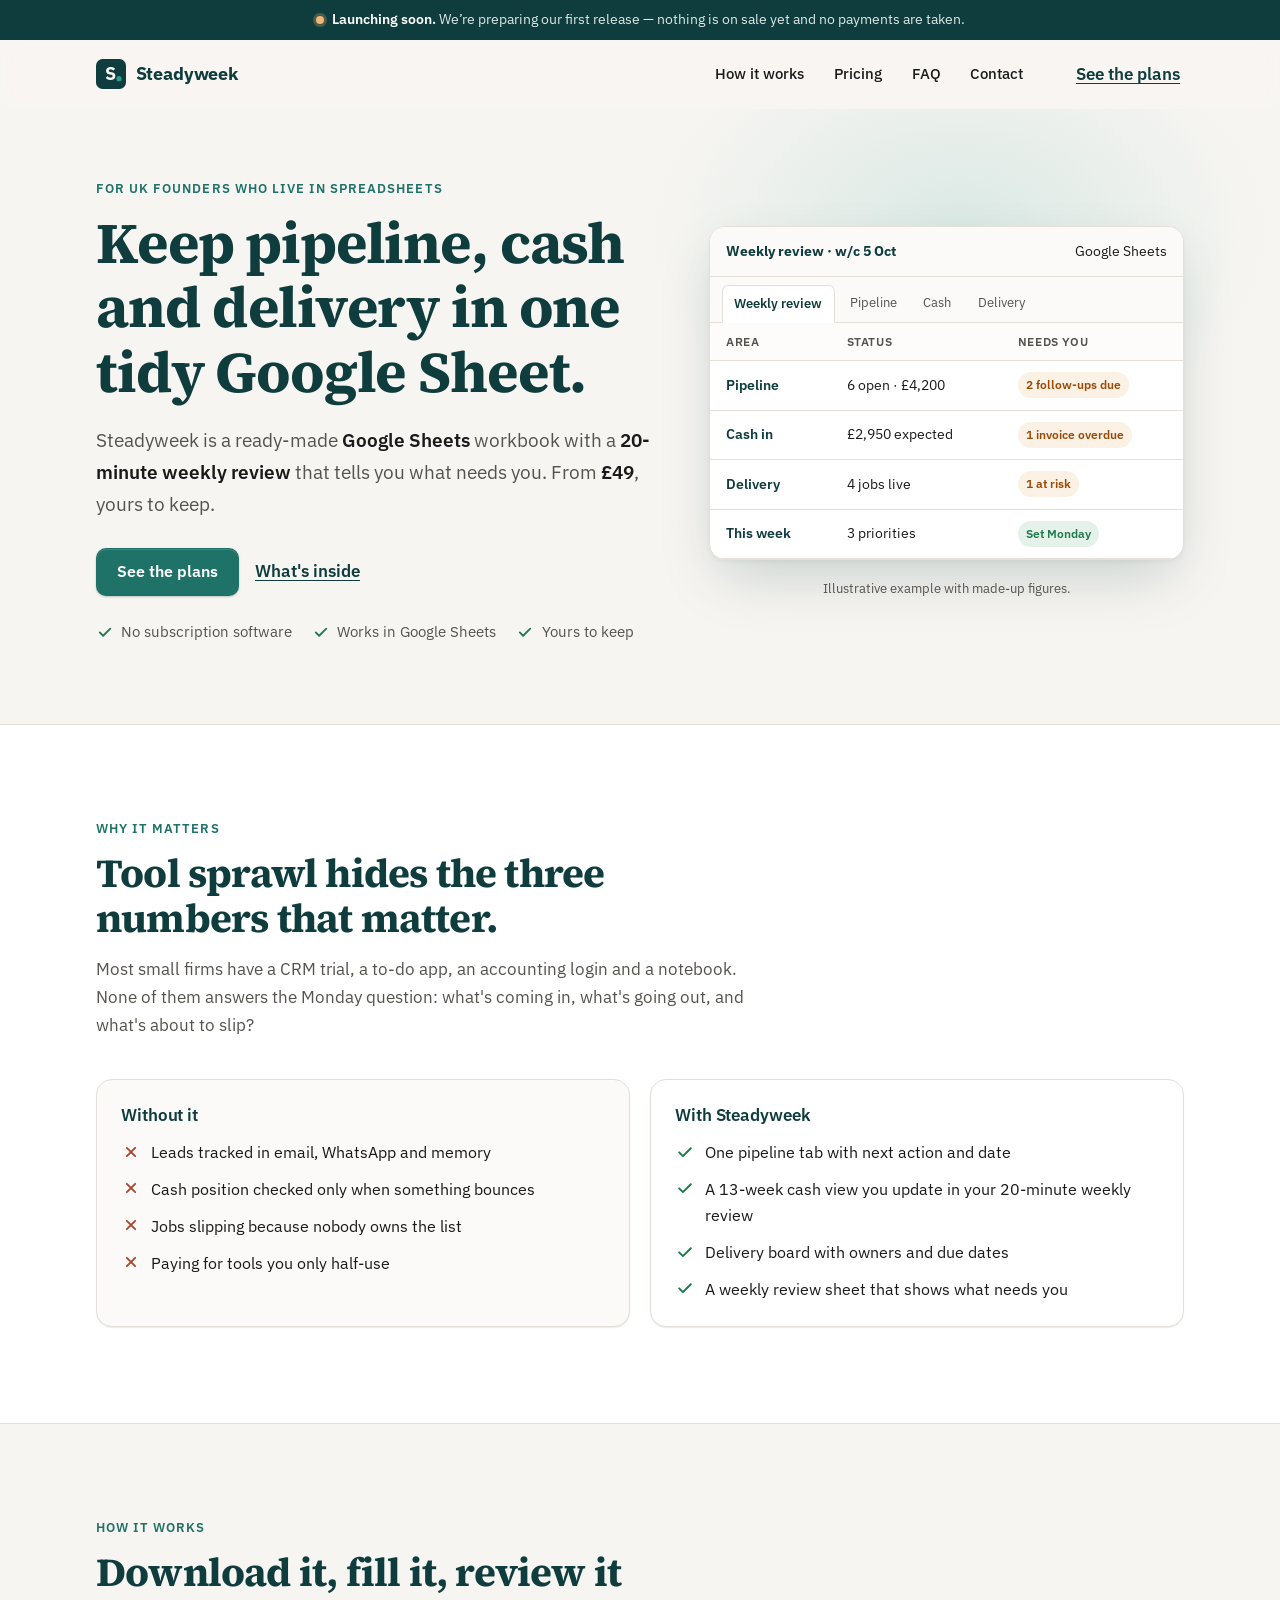
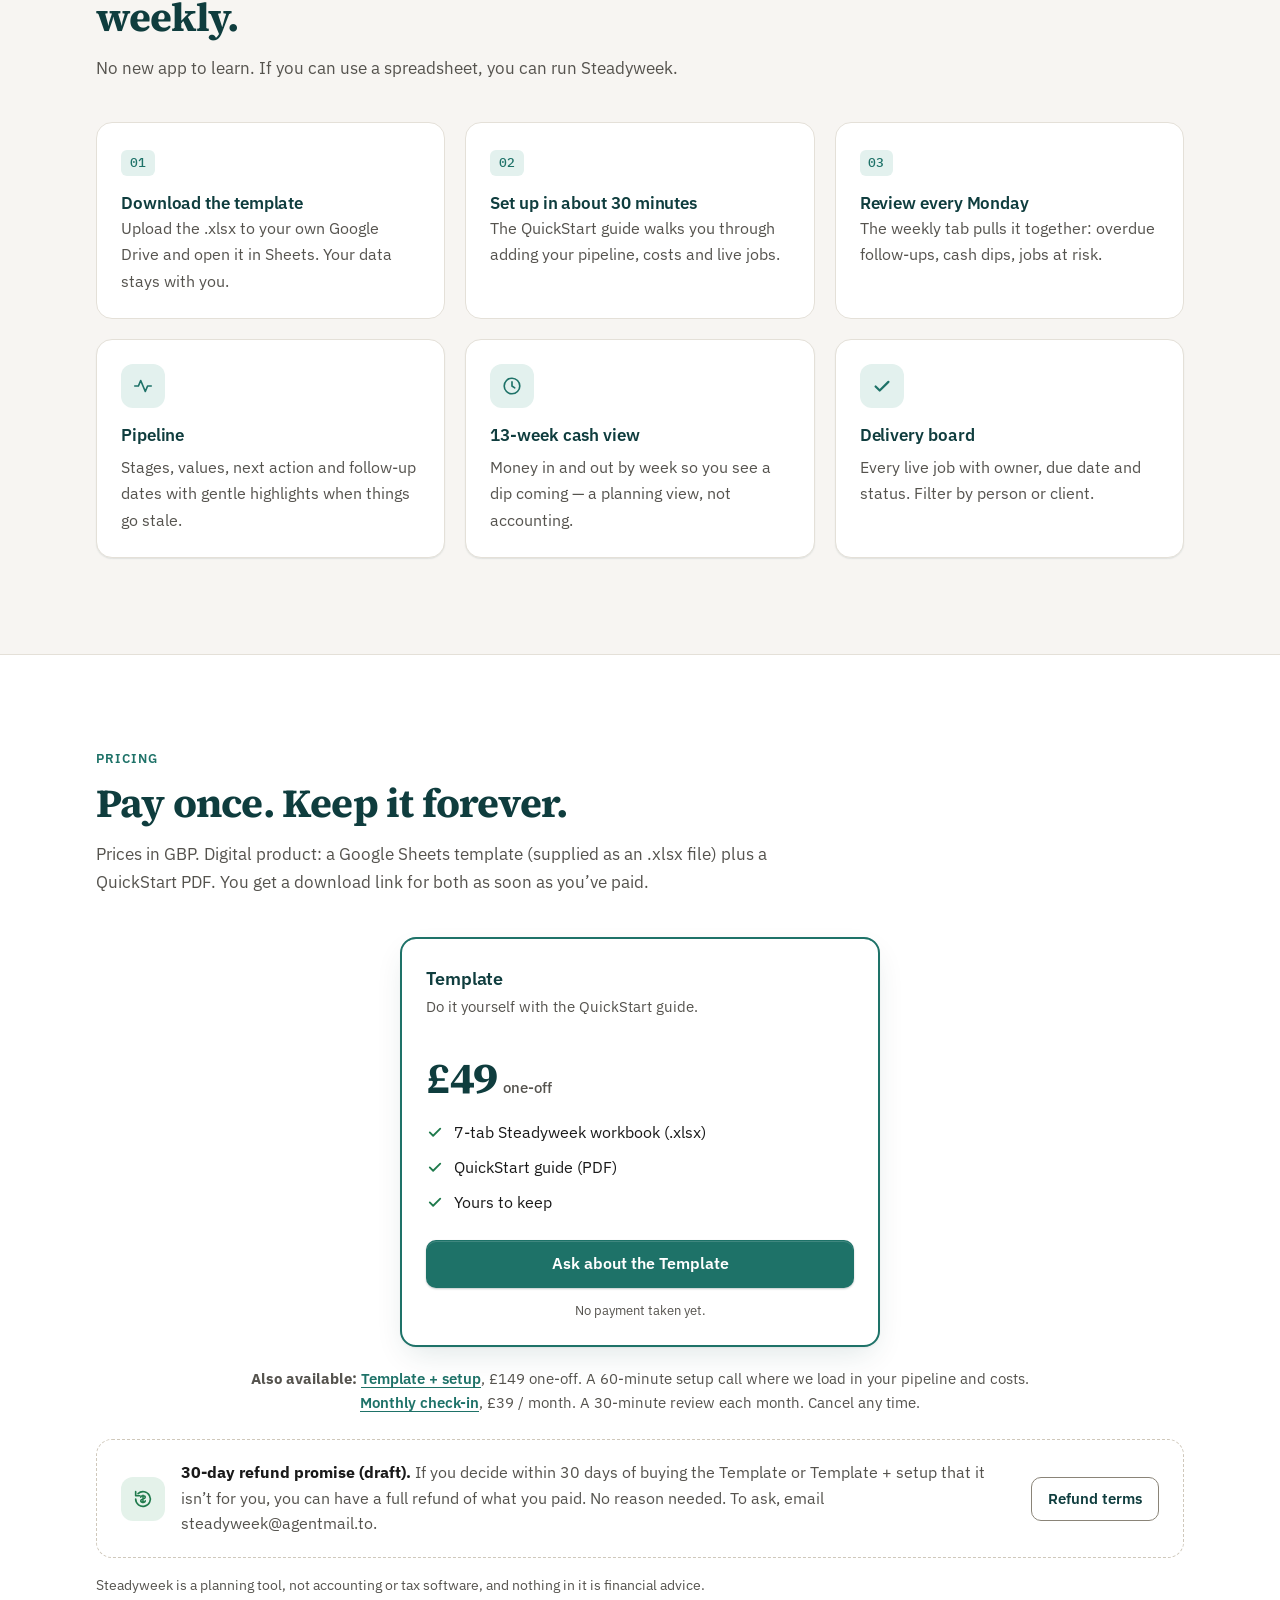
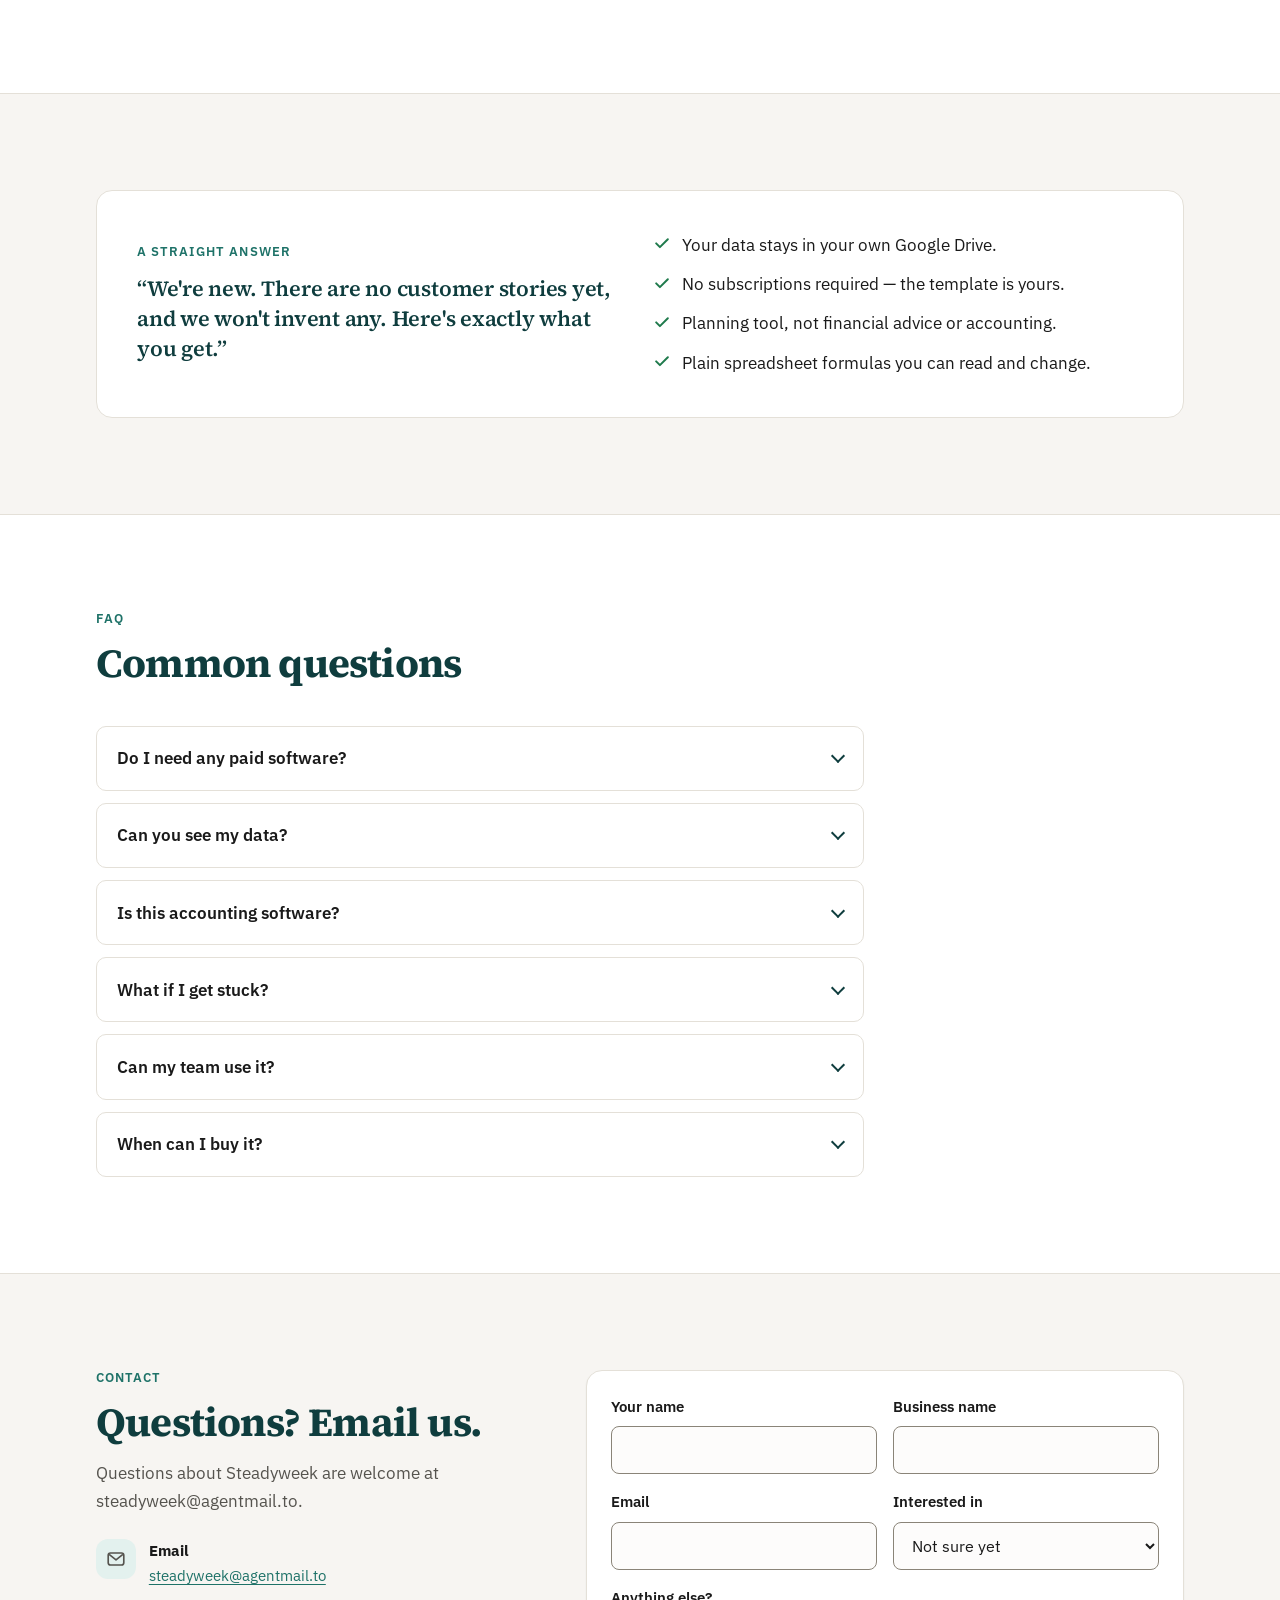
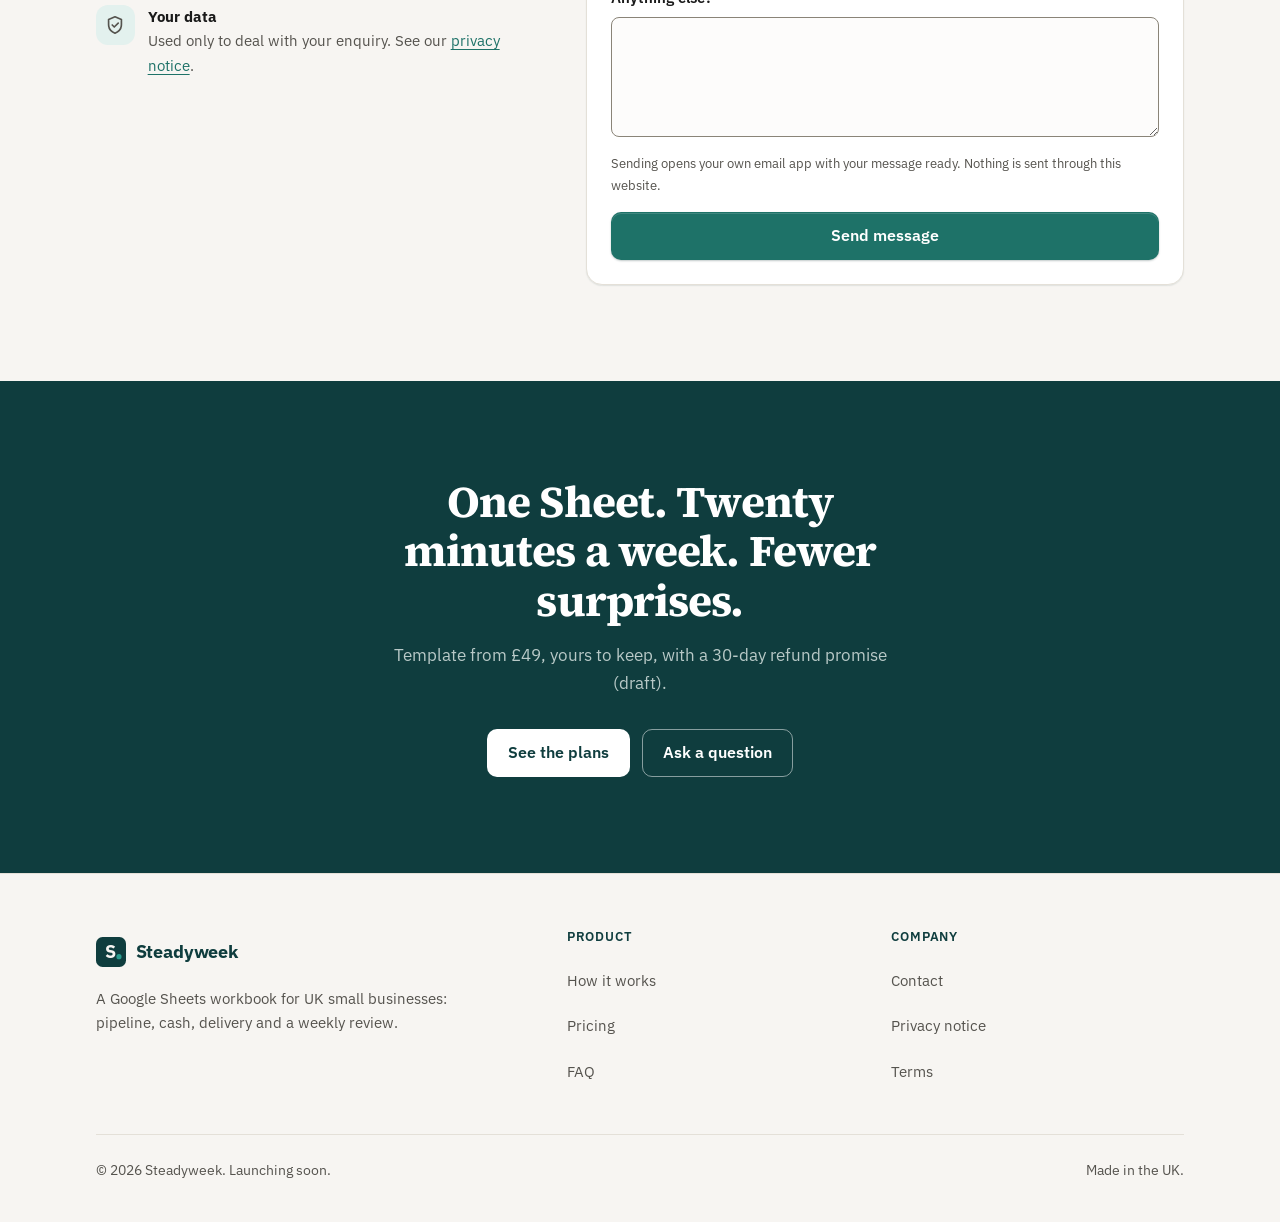
==== commit dec4607b: "Publish site 2026-10-21 08:30 BST" ====
--- a/index.html
+++ b/index.html
@@ -3,7 +3,7 @@
 <head>
   <meta charset="utf-8">
   <meta name="viewport" content="width=device-width, initial-scale=1">
-  <meta http-equiv="Content-Security-Policy" content="default-src 'self'; img-src 'self' data: https://localreplyloop.goatcounter.com; style-src 'self'; script-src 'self'; font-src 'self'; connect-src 'self' https://formsubmit.co; form-action 'self'; base-uri 'self'; object-src 'none'">
+  <meta http-equiv="Content-Security-Policy" content="default-src 'self'; img-src 'self' data: https://localreplyloop.goatcounter.com; style-src 'self'; script-src 'self'; font-src 'self'; connect-src 'self'; form-action 'self'; base-uri 'self'; object-src 'none'">
   <meta name="referrer" content="strict-origin-when-cross-origin">
   <title>Steadyweek — pipeline, cash and delivery in one Google Sheet</title>
   <meta name="description" content="One Google Sheet for your pipeline, cash, delivery and a 20-minute weekly review. Built for UK micro-businesses. No new software, no lock-in.">
@@ -57,10 +57,10 @@
   <div class="container">
     <a class="brand" href="./"><svg viewBox="0 0 64 64" aria-hidden="true"><rect width="64" height="64" rx="14" fill="#0F3D3E"/><text x="30" y="45" text-anchor="middle" font-family="Source Serif 4, Georgia, serif" font-weight="700" font-size="38" fill="#F7F5F2">S</text><circle cx="49" cy="42" r="5.5" fill="#2A9D8F"/></svg>Steadyweek</a>
     <nav class="nav" aria-label="Primary"><a href="#how">How it works</a><a href="#pricing">Pricing</a><a href="#faq">FAQ</a><a href="#contact">Contact</a></nav>
-    <a class="btn btn--primary btn--sm header-cta" href="#pricing" data-cta="header">See the plans</a>
+    <a class="header-cta header-link" href="#pricing" data-cta="header">See the plans</a>
     <button class="nav-toggle" type="button" aria-controls="mobile-nav" aria-expanded="false" aria-label="Open menu"><svg aria-hidden="true"><use href="#i-menu"/></svg></button>
   </div>
-  <nav class="mobile-nav" id="mobile-nav" aria-label="Mobile"><a href="#how">How it works</a><a href="#pricing">Pricing</a><a href="#faq">FAQ</a><a href="#contact">Contact</a><a class="btn btn--primary" href="#pricing" data-cta="mobile-nav">See the plans</a></nav>
+  <nav class="mobile-nav" id="mobile-nav" aria-label="Mobile"><a href="#how">How it works</a><a href="#pricing">Pricing</a><a href="#faq">FAQ</a><a href="#contact">Contact</a><a href="#pricing" data-cta="mobile-nav">See the plans</a></nav>
 </header>
 <main id="main">
   <section class="hero">
@@ -71,7 +71,7 @@
         <p class="lede">Steadyweek is a ready-made <strong>Google Sheets</strong> workbook with a <strong>20-minute weekly review</strong> that tells you what needs you. From <strong>£49</strong>, yours to keep.</p>
         <div class="btn-row">
           <a class="btn btn--primary" href="#pricing" data-cta="hero">See the plans</a>
-          <a class="btn btn--ghost" href="#how" data-cta="hero-secondary">What&#x27;s inside</a>
+          <a class="text-link" href="#how" data-cta="hero-secondary">What&#x27;s inside</a>
         </div>
         <ul class="assurances"><li><svg aria-hidden="true"><use href="#i-check"/></svg>No subscription software</li><li><svg aria-hidden="true"><use href="#i-check"/></svg>Works in Google Sheets</li><li><svg aria-hidden="true"><use href="#i-check"/></svg>Yours to keep</li></ul>
       </div>
@@ -122,7 +122,7 @@
         <ul class="contact-points"><li><span class="icon" aria-hidden="true"><svg><use href="#i-mail"/></svg></span><span><b>Email</b><a href="mailto:steadyweek@agentmail.to">steadyweek@agentmail.to</a></span></li>
           <li><span class="icon" aria-hidden="true"><svg><use href="#i-shield"/></svg></span><span><b>Your data</b>Used only to deal with your enquiry. See our <a href="privacy.html">privacy notice</a>.</span></li></ul>
       </div>
-      <form class="form" data-contact data-formsubmit="5b9f52098483a868f62fc809485ab004" data-email="steadyweek@agentmail.to" data-subject="Steadyweek enquiry" novalidate>
+      <form class="form" data-contact data-email="steadyweek@agentmail.to" data-subject="Steadyweek enquiry" novalidate>
         <div class="row-2">
           <div class="field"><label for="f-name">Your name</label><input id="f-name" name="name" autocomplete="name" required></div>
           <div class="field"><label for="f-business">Business name</label><input id="f-business" name="business" autocomplete="organization" required></div>
@@ -132,7 +132,7 @@
           <div class="field"><label for="f-plan">Interested in</label><select id="f-plan" name="plan"><option value="">Not sure yet</option><option value="template">Template (£49)</option><option value="setup">Template + setup (£149)</option><option value="checkin">Monthly check-in (£39)</option></select></div>
         </div>
         <div class="field"><label for="f-message">Anything else?</label><textarea id="f-message" name="message"></textarea></div>
-        <p class="hint">Your message is sent to our inbox via FormSubmit (formsubmit.co), our form-delivery provider. If that fails, your own email app opens instead.</p>
+        <p class="hint">Sending opens your own email app with your message ready. Nothing is sent through this website.</p>
         <button class="btn btn--primary" type="submit">Send message</button>
         <p class="form-status" role="status" aria-live="polite"></p>
       </form>
--- a/_shared/kit.css
+++ b/_shared/kit.css
@@ -73,6 +73,7 @@
 .mobile-nav.is-open { display: block; }
 .mobile-nav a { display: flex; align-items: center; min-height: 52px; padding: 0 1.25rem; color: var(--text); text-decoration: none; font-weight: 500; border-bottom: 1px solid var(--line); }
 .mobile-nav .btn { margin: 1rem 1.25rem 1.25rem; display: flex; }
+.mobile-nav .btn--primary, .mobile-nav .btn--primary:hover { color: #fff; }
 @media (min-width: 60rem) {
   .nav { display: flex; }
   .site-header .header-cta { display: inline-flex; margin-left: .75rem; }
@@ -329,3 +330,8 @@
 @media (min-width: 60rem) { .pricing.pricing--single { grid-template-columns: 1fr; } }
 .tier-more { max-width: 64rem; margin: 1.25rem auto 0; text-align: center; color: var(--muted); font-size: .9375rem; line-height: 1.6; }
 .tier-more a { font-weight: 600; white-space: nowrap; }
+
+.site-header .header-link { display: inline-flex; color: var(--ink); font-weight: 600; text-decoration: underline; text-underline-offset: .2em; min-height: 44px; align-items: center; padding: 0 .25rem; }
+@media (max-width: 59.99rem) { .site-header .header-link { display: none; } }
+.btn-row .text-link { display: inline-flex; align-items: center; min-height: 48px; padding: 0 .25rem; color: var(--ink); font-weight: 600; text-decoration: underline; text-underline-offset: .2em; }
+.btn-row .text-link:hover, .site-header .header-link:hover { color: var(--accent-strong); }
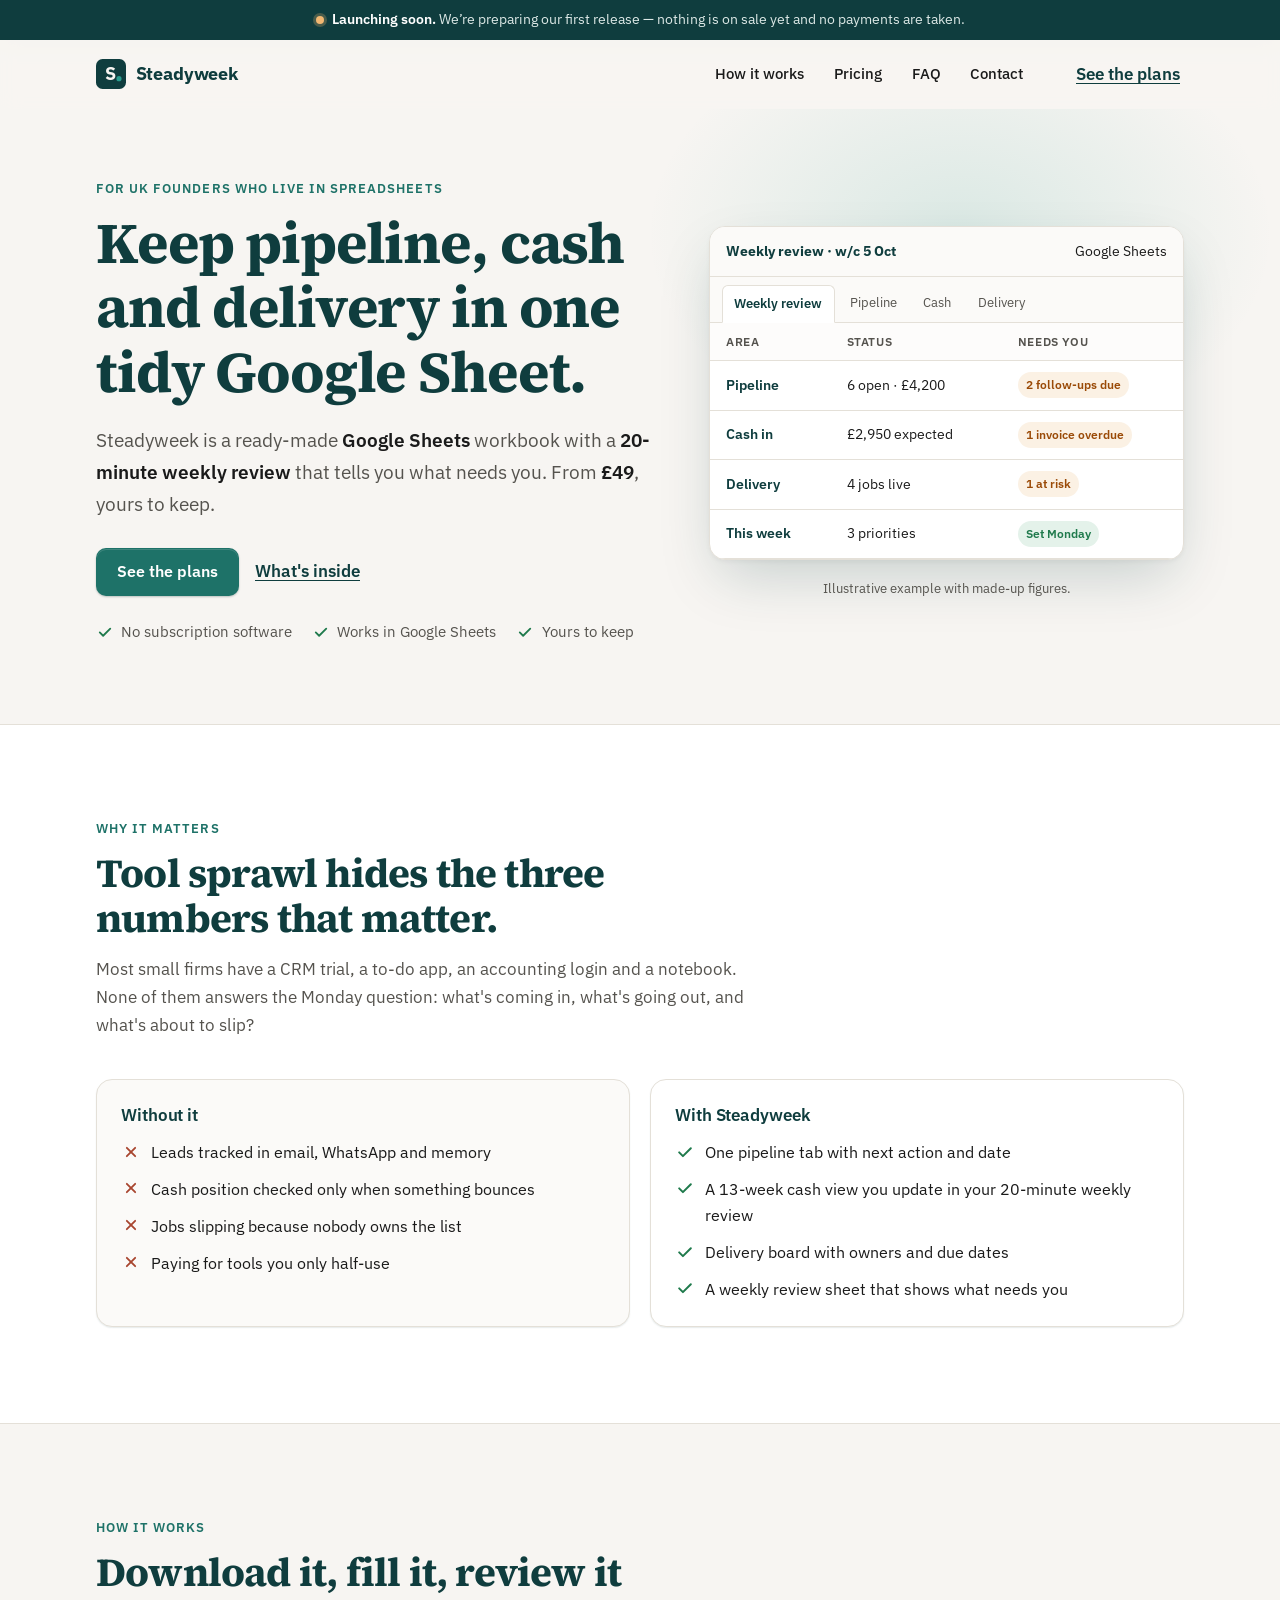
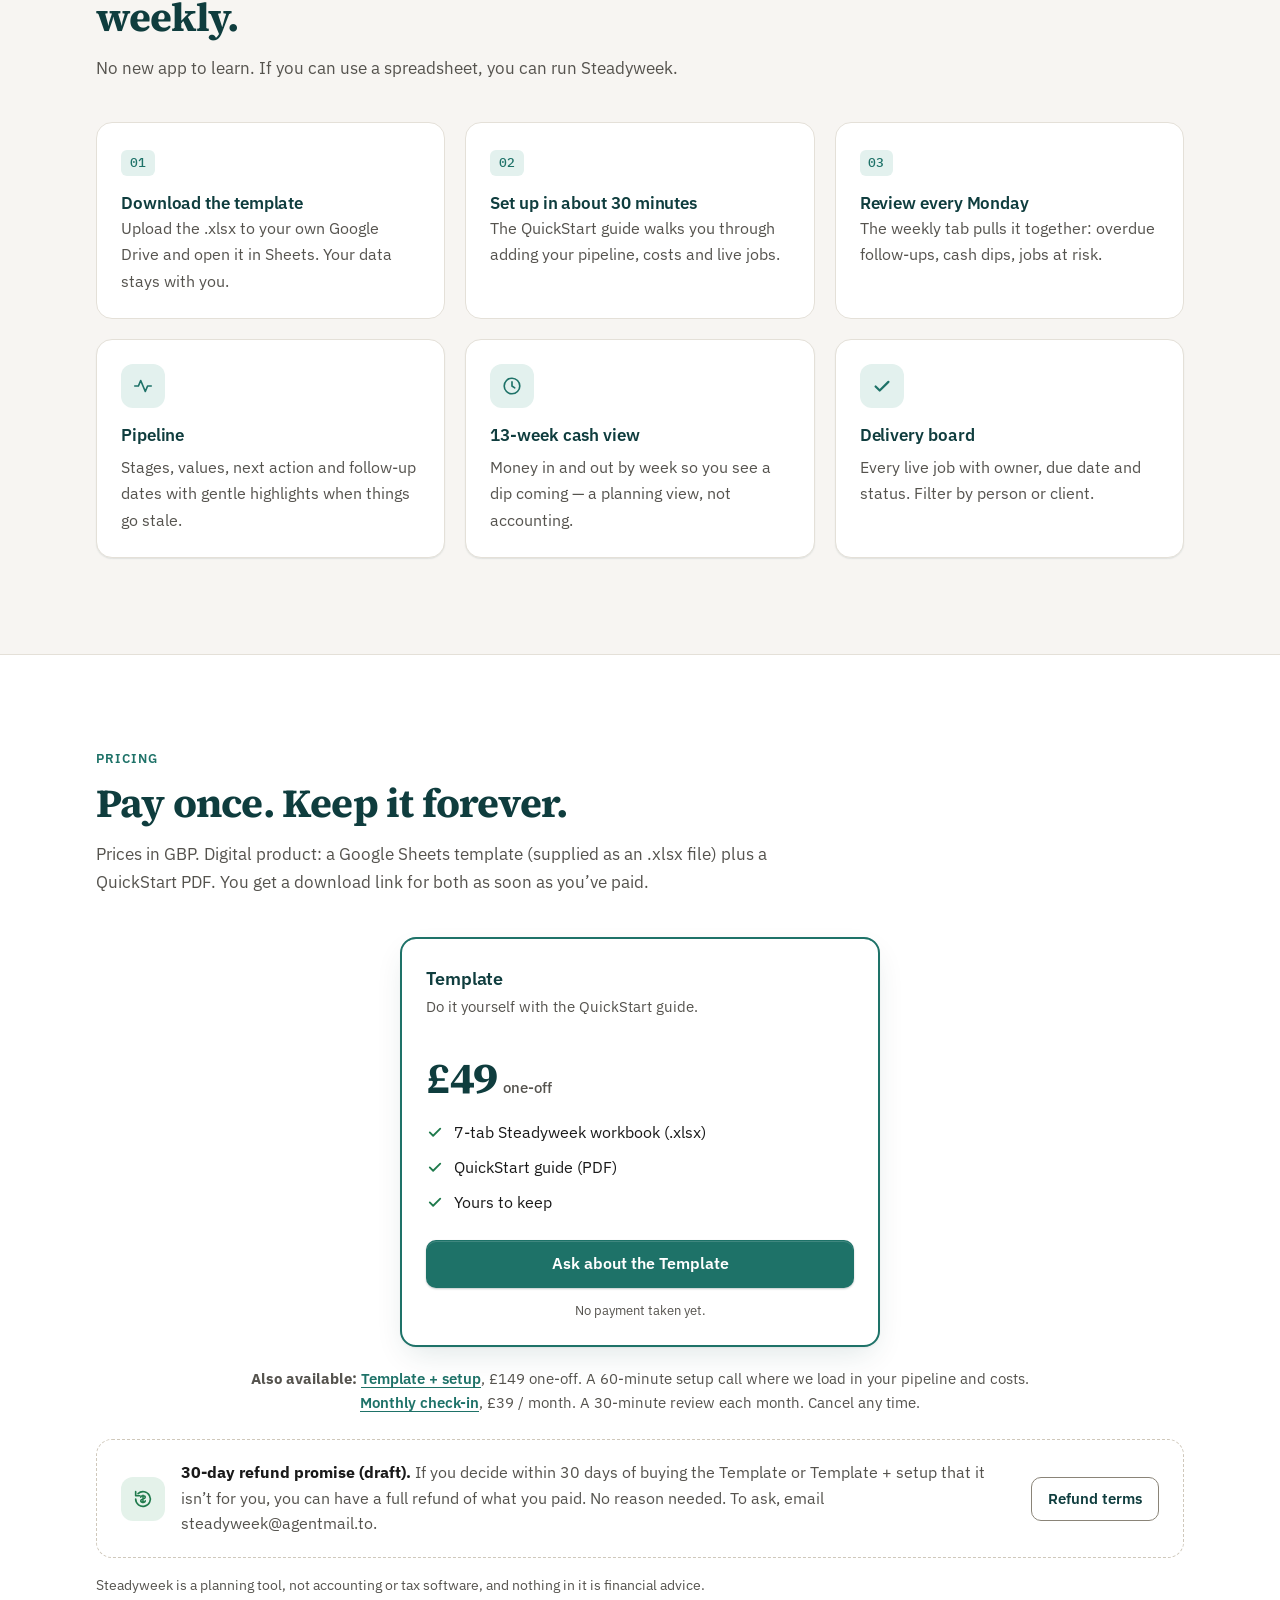
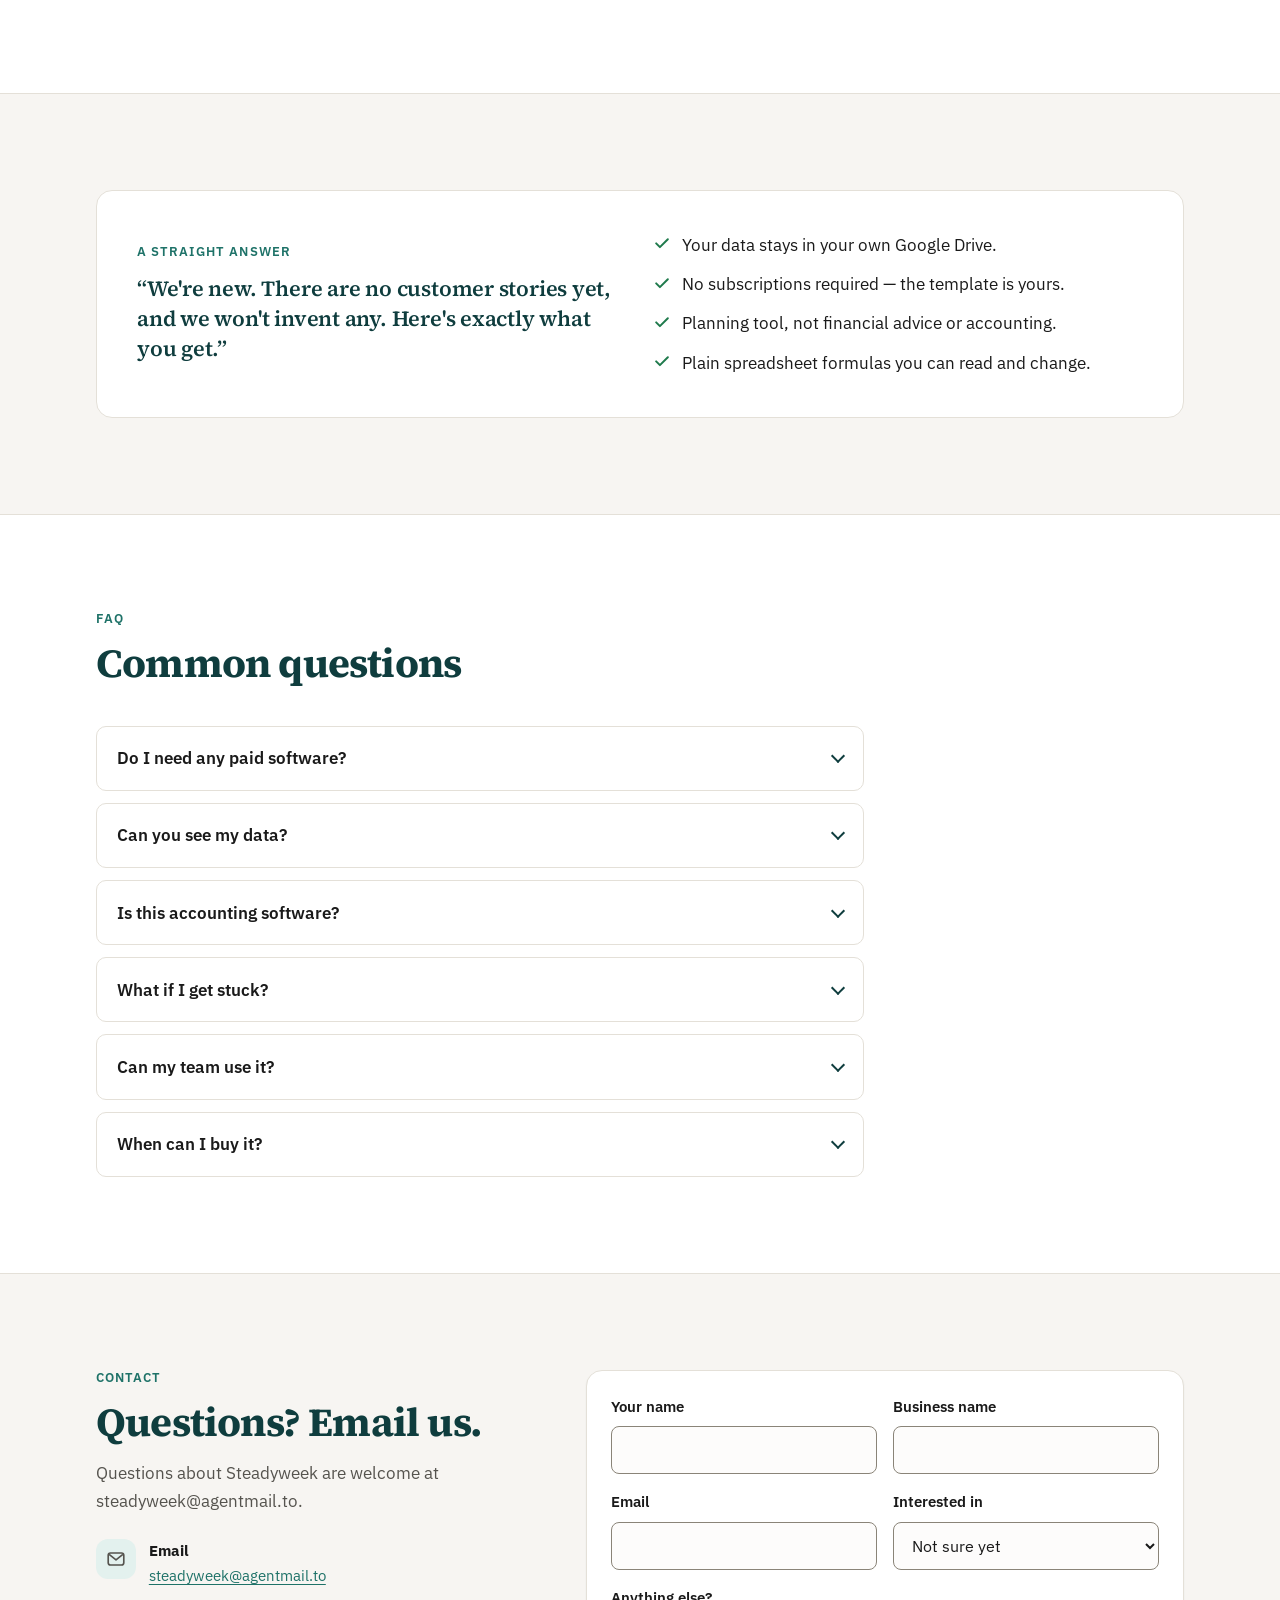
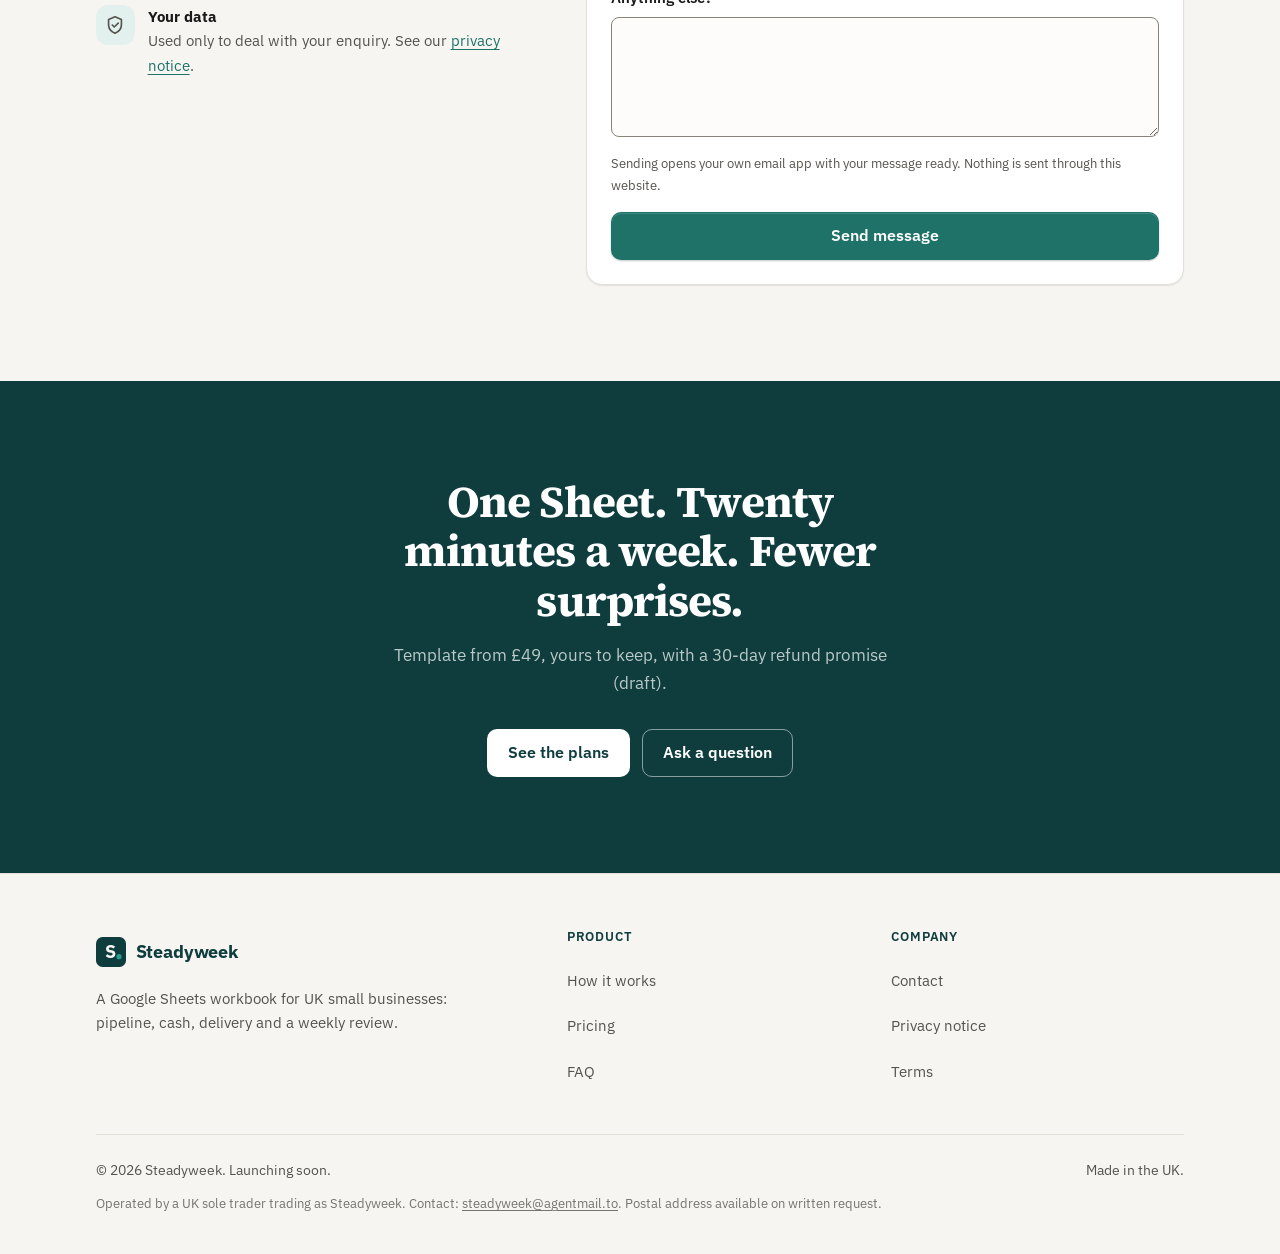
==== commit eb3202de: "Index footer: sole-trader legal line, matching privacy and terms" ====
--- a/index.html
+++ b/index.html
@@ -151,6 +151,7 @@
       <div><h2>Company</h2><ul><li><a href="#contact">Contact</a></li><li><a href="privacy.html">Privacy notice</a></li><li><a href="terms.html">Terms</a></li></ul></div>
     </div>
     <div class="footer-base"><span>© <span data-year>2026</span> Steadyweek. Launching soon.</span><span>Made in the UK.</span></div>
+    <p class="footer-legal">Operated by a UK sole trader trading as Steadyweek. Contact: <a href="mailto:steadyweek@agentmail.to">steadyweek@agentmail.to</a>. Postal address available on written request.</p>
   </div>
 </footer>
 </body>
--- a/assets/site.css
+++ b/assets/site.css
@@ -8,3 +8,6 @@
 .x-s8{font-size:clamp(1.75rem,3.6vw,2.5rem) !important}
 .x-s9{color:var(--muted) !important;margin-top:.9rem !important}
 .x-s10{margin-top:.75rem !important;max-width:22rem !important}
+
+.footer-legal{margin:12px 0 0;font-size:.8125rem;line-height:1.5;opacity:.8}
+.footer-legal a{color:inherit}
